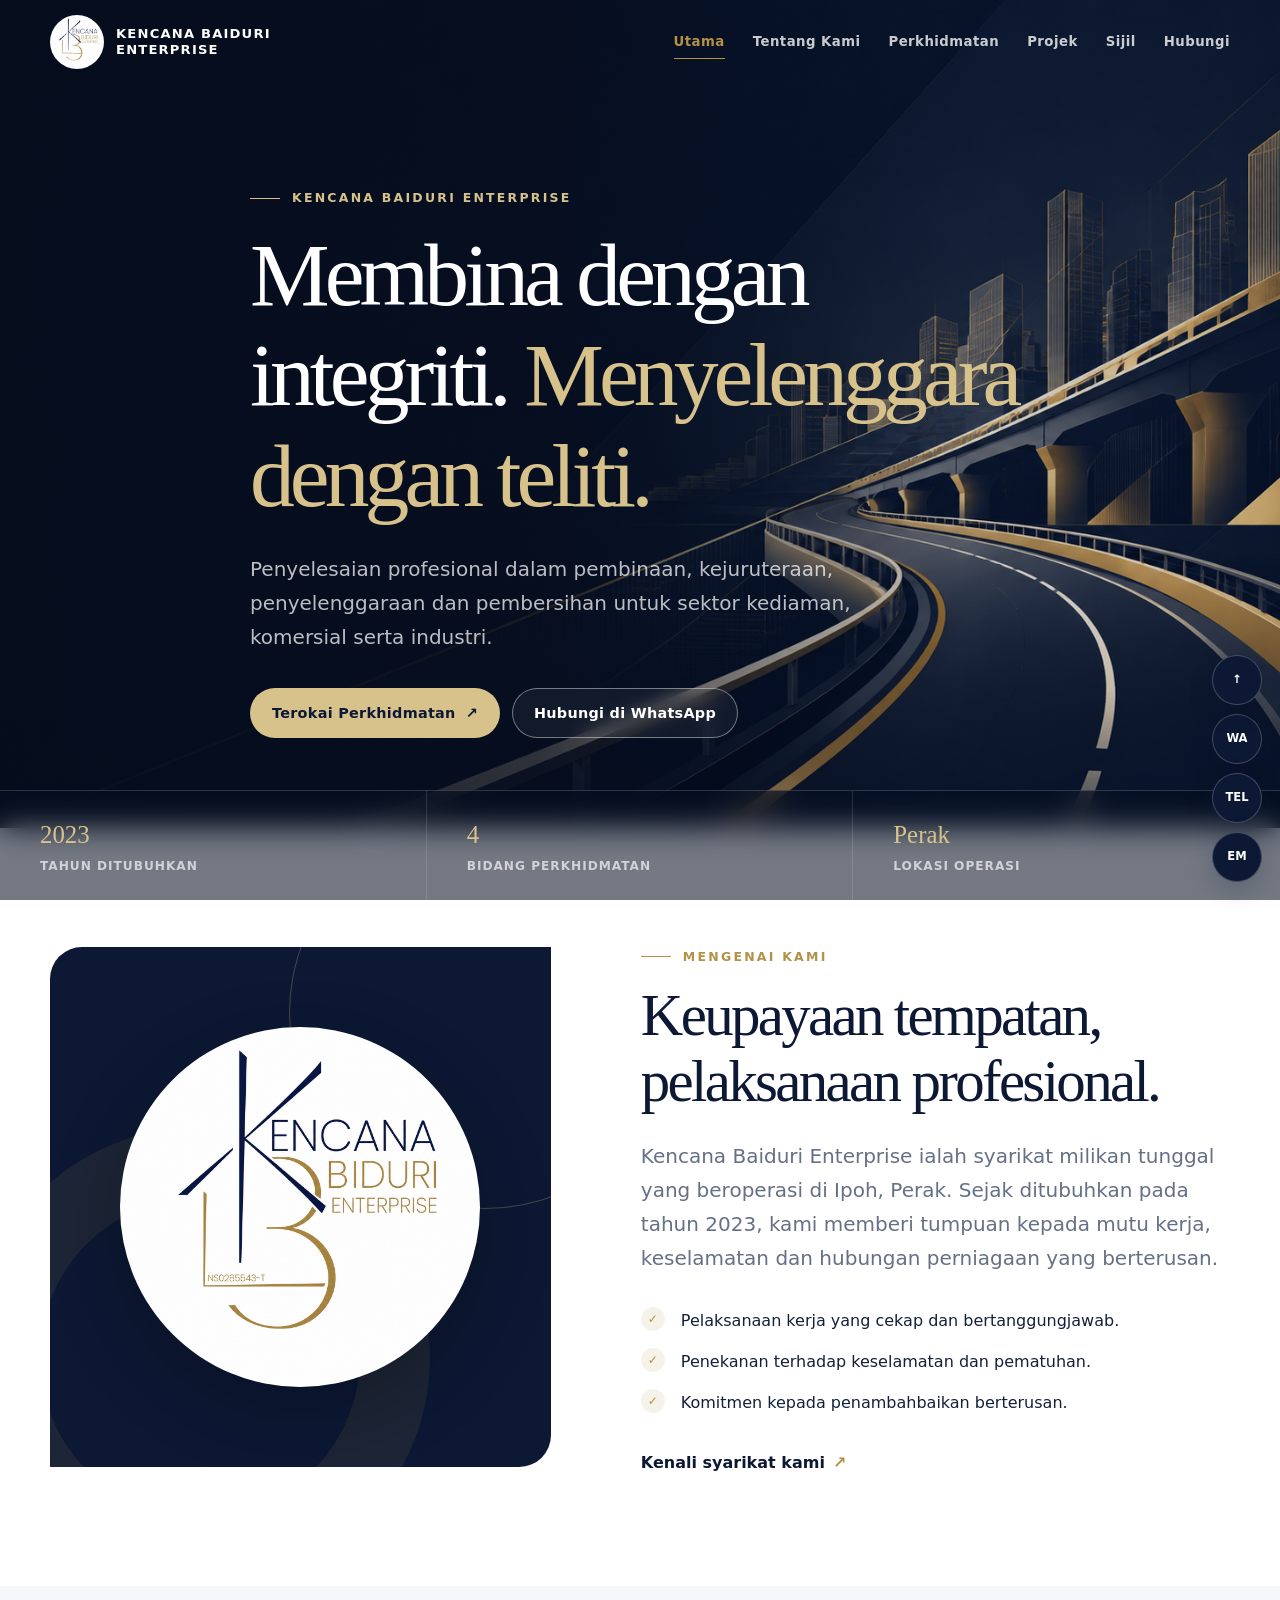
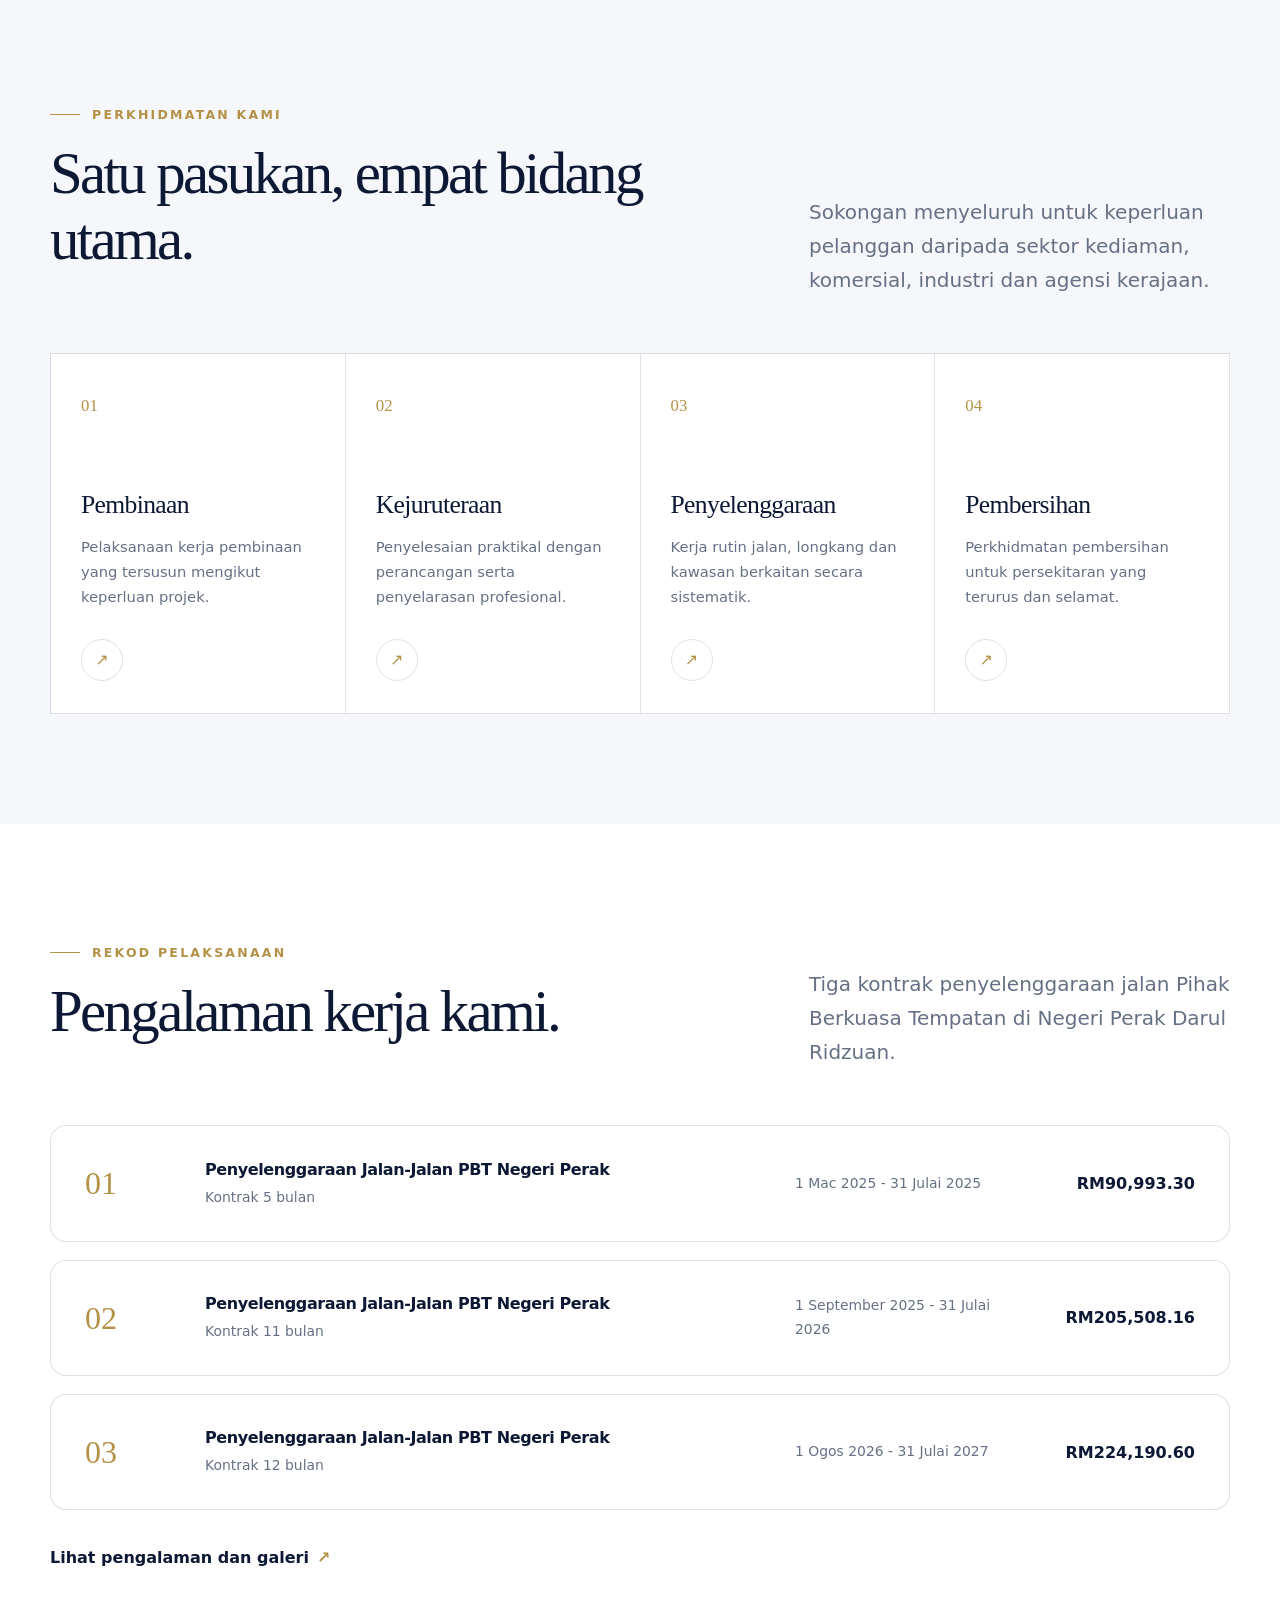
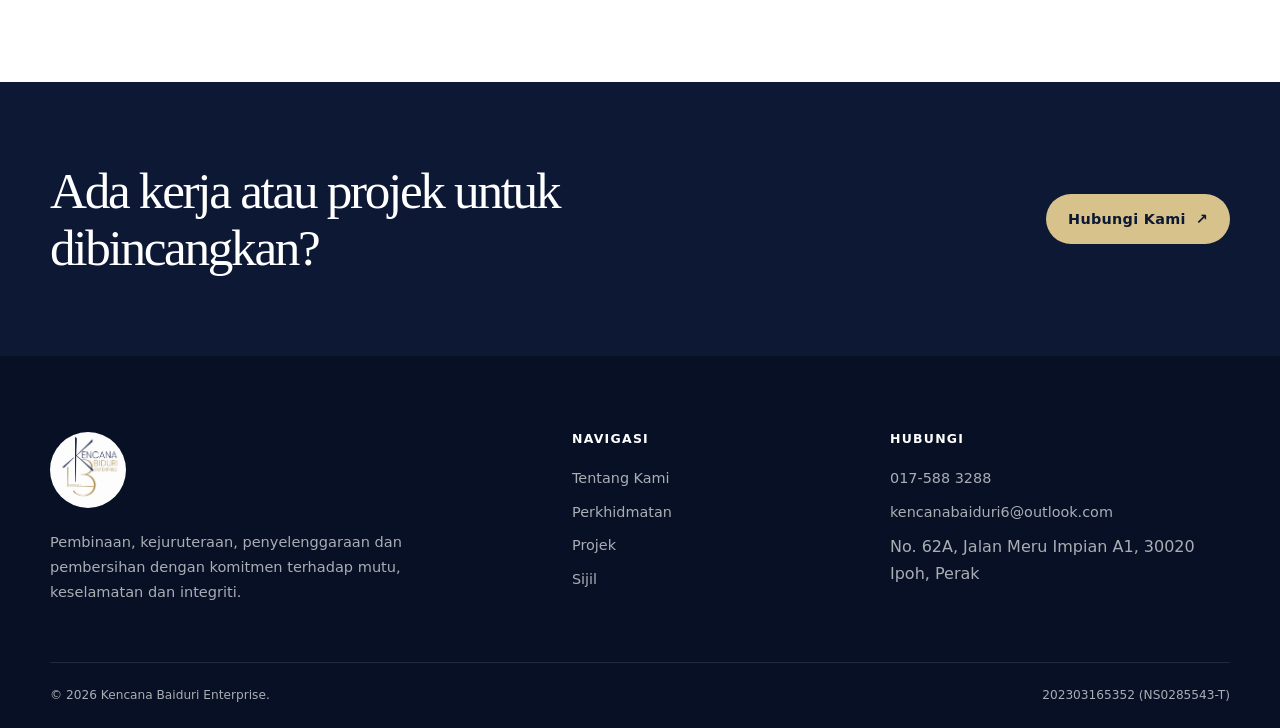
==== index.html @ 01e51108 "Build Kencana Baiduri company website" ====
<!doctype html>
<html lang="ms">
<head>
  <meta charset="utf-8">
  <meta name="viewport" content="width=device-width, initial-scale=1">
  <meta name="description" content="Kencana Baiduri Enterprise menyediakan perkhidmatan pembinaan, kejuruteraan, penyelenggaraan dan pembersihan di Perak.">
  <meta name="theme-color" content="#0c1834">
  <title>Kencana Baiduri Enterprise | Pembinaan &amp; Penyelenggaraan</title>
  <link rel="icon" type="image/png" href="assets/images/kencana-baiduri-logo-upscaled.png">
  <link rel="stylesheet" href="assets/css/style.css">
  <script src="assets/js/main.js" defer></script>
</head>
<body>
  <a class="skip-link" href="#kandungan">Langkau ke kandungan</a>
  <header class="site-header">
    <div class="container nav-wrap">
      <a class="brand" href="index.html" aria-label="Kencana Baiduri Enterprise - Utama">
        <img src="assets/images/kencana-baiduri-logo-upscaled.png" alt="Logo Kencana Baiduri Enterprise">
        <span class="brand-text">Kencana Baiduri<br>Enterprise</span>
      </a>
      <button class="nav-toggle" type="button" aria-label="Buka menu" aria-expanded="false" aria-controls="main-menu"><span></span></button>
      <nav class="nav-menu" id="main-menu" aria-label="Navigasi utama">
        <a href="index.html">Utama</a>
        <a href="tentang.html">Tentang Kami</a>
        <a href="perkhidmatan.html">Perkhidmatan</a>
        <a href="projek.html">Projek</a>
        <a href="sijil.html">Sijil</a>
        <a href="hubungi.html">Hubungi</a>
      </nav>
    </div>
  </header>

  <main id="kandungan">
    <section class="hero" aria-labelledby="hero-title">
      <div class="container hero-content">
        <p class="eyebrow reveal">Kencana Baiduri Enterprise</p>
        <h1 id="hero-title" class="reveal reveal-delay-1">Membina dengan integriti. <em>Menyelenggara dengan teliti.</em></h1>
        <p class="lead reveal reveal-delay-2">Penyelesaian profesional dalam pembinaan, kejuruteraan, penyelenggaraan dan pembersihan untuk sektor kediaman, komersial serta industri.</p>
        <div class="hero-actions reveal reveal-delay-3">
          <a class="btn btn-primary" href="perkhidmatan.html">Terokai Perkhidmatan <span aria-hidden="true">&#8599;</span></a>
          <a class="btn btn-outline" href="https://wa.me/60175883288" target="_blank" rel="noopener">Hubungi di WhatsApp</a>
        </div>
      </div>
      <div class="hero-stats" aria-label="Ringkasan syarikat">
        <div class="stat"><strong>2023</strong><span>Tahun ditubuhkan</span></div>
        <div class="stat"><strong>4</strong><span>Bidang perkhidmatan</span></div>
        <div class="stat"><strong>Perak</strong><span>Lokasi operasi</span></div>
      </div>
    </section>

    <section class="section">
      <div class="container split">
        <div class="brand-panel reveal">
          <img src="assets/images/kencana-baiduri-logo-upscaled.png" alt="Identiti korporat Kencana Baiduri Enterprise" loading="lazy">
        </div>
        <div class="reveal reveal-delay-1">
          <p class="eyebrow">Mengenai kami</p>
          <h2>Keupayaan tempatan, pelaksanaan profesional.</h2>
          <p class="lead">Kencana Baiduri Enterprise ialah syarikat milikan tunggal yang beroperasi di Ipoh, Perak. Sejak ditubuhkan pada tahun 2023, kami memberi tumpuan kepada mutu kerja, keselamatan dan hubungan perniagaan yang berterusan.</p>
          <ul class="feature-list">
            <li>Pelaksanaan kerja yang cekap dan bertanggungjawab.</li>
            <li>Penekanan terhadap keselamatan dan pematuhan.</li>
            <li>Komitmen kepada penambahbaikan berterusan.</li>
          </ul>
          <a class="text-link" href="tentang.html">Kenali syarikat kami</a>
        </div>
      </div>
    </section>

    <section class="section section-soft">
      <div class="container">
        <div class="section-heading reveal">
          <div>
            <p class="eyebrow">Perkhidmatan kami</p>
            <h2>Satu pasukan, empat bidang utama.</h2>
          </div>
          <p class="lead">Sokongan menyeluruh untuk keperluan pelanggan daripada sektor kediaman, komersial, industri dan agensi kerajaan.</p>
        </div>
        <div class="service-grid">
          <a class="service-card reveal" href="perkhidmatan.html#pembinaan">
            <span class="number">01</span><h3>Pembinaan</h3><p>Pelaksanaan kerja pembinaan yang tersusun mengikut keperluan projek.</p><span class="arrow" aria-hidden="true">&#8599;</span>
          </a>
          <a class="service-card reveal reveal-delay-1" href="perkhidmatan.html#kejuruteraan">
            <span class="number">02</span><h3>Kejuruteraan</h3><p>Penyelesaian praktikal dengan perancangan serta penyelarasan profesional.</p><span class="arrow" aria-hidden="true">&#8599;</span>
          </a>
          <a class="service-card reveal reveal-delay-2" href="perkhidmatan.html#penyelenggaraan">
            <span class="number">03</span><h3>Penyelenggaraan</h3><p>Kerja rutin jalan, longkang dan kawasan berkaitan secara sistematik.</p><span class="arrow" aria-hidden="true">&#8599;</span>
          </a>
          <a class="service-card reveal reveal-delay-3" href="perkhidmatan.html#pembersihan">
            <span class="number">04</span><h3>Pembersihan</h3><p>Perkhidmatan pembersihan untuk persekitaran yang terurus dan selamat.</p><span class="arrow" aria-hidden="true">&#8599;</span>
          </a>
        </div>
      </div>
    </section>

    <section class="section">
      <div class="container">
        <div class="section-heading reveal">
          <div><p class="eyebrow">Rekod pelaksanaan</p><h2>Pengalaman kerja kami.</h2></div>
          <p class="lead">Tiga kontrak penyelenggaraan jalan Pihak Berkuasa Tempatan di Negeri Perak Darul Ridzuan.</p>
        </div>
        <div class="project-list">
          <article class="project-row reveal">
            <span class="project-index">01</span><div><h3>Penyelenggaraan Jalan-Jalan PBT Negeri Perak</h3><p>Kontrak 5 bulan</p></div><span class="project-period">1 Mac 2025 - 31 Julai 2025</span><strong class="project-value">RM90,993.30</strong>
          </article>
          <article class="project-row reveal reveal-delay-1">
            <span class="project-index">02</span><div><h3>Penyelenggaraan Jalan-Jalan PBT Negeri Perak</h3><p>Kontrak 11 bulan</p></div><span class="project-period">1 September 2025 - 31 Julai 2026</span><strong class="project-value">RM205,508.16</strong>
          </article>
          <article class="project-row reveal reveal-delay-2">
            <span class="project-index">03</span><div><h3>Penyelenggaraan Jalan-Jalan PBT Negeri Perak</h3><p>Kontrak 12 bulan</p></div><span class="project-period">1 Ogos 2026 - 31 Julai 2027</span><strong class="project-value">RM224,190.60</strong>
          </article>
        </div>
        <div style="margin-top: 34px" class="reveal"><a class="text-link" href="projek.html">Lihat pengalaman dan galeri</a></div>
      </div>
    </section>

    <section class="cta-band">
      <div class="container cta-wrap reveal">
        <h2>Ada kerja atau projek untuk dibincangkan?</h2>
        <a class="btn btn-primary" href="hubungi.html">Hubungi Kami <span aria-hidden="true">&#8599;</span></a>
      </div>
    </section>
  </main>

  <footer class="site-footer">
    <div class="container footer-main">
      <div class="footer-brand"><img src="assets/images/kencana-baiduri-logo-upscaled.png" alt="Logo Kencana Baiduri Enterprise" loading="lazy"><p>Pembinaan, kejuruteraan, penyelenggaraan dan pembersihan dengan komitmen terhadap mutu, keselamatan dan integriti.</p></div>
      <div><h2 class="footer-heading">Navigasi</h2><div class="footer-links"><a href="tentang.html">Tentang Kami</a><a href="perkhidmatan.html">Perkhidmatan</a><a href="projek.html">Projek</a><a href="sijil.html">Sijil</a></div></div>
      <div><h2 class="footer-heading">Hubungi</h2><div class="footer-links"><a href="tel:+60175883288">017-588 3288</a><a href="mailto:kencanabaiduri6@outlook.com">kencanabaiduri6@outlook.com</a><span>No. 62A, Jalan Meru Impian A1, 30020 Ipoh, Perak</span></div></div>
    </div>
    <div class="container footer-bottom"><span>&copy; <span data-year></span> Kencana Baiduri Enterprise.</span><span>202303165352 (NS0285543-T)</span></div>
  </footer>

  <div class="floating-contact" aria-label="Hubungi segera">
    <button class="float-btn back-top" type="button" aria-label="Kembali ke atas">&#8593;</button>
    <a class="float-btn" href="https://wa.me/60175883288" target="_blank" rel="noopener" aria-label="WhatsApp">WA</a>
    <a class="float-btn" href="tel:+60175883288" aria-label="Telefon">TEL</a>
    <a class="float-btn" href="mailto:kencanabaiduri6@outlook.com" aria-label="E-mel">EM</a>
  </div>
</body>
</html>
---- assets/css/style.css ----
:root {
  --navy: #0c1834;
  --navy-soft: #162748;
  --navy-pale: #e9edf4;
  --gold: #b39146;
  --gold-light: #d8c28c;
  --ivory: #f7f5ef;
  --white: #ffffff;
  --ink: #142039;
  --muted: #667085;
  --line: rgba(12, 24, 52, 0.13);
  --shadow: 0 24px 70px rgba(12, 24, 52, 0.11);
  --container: min(1180px, calc(100% - 40px));
  --radius: 22px;
  --transition: 240ms cubic-bezier(.2, .8, .2, 1);
}

* {
  box-sizing: border-box;
}

html {
  scroll-behavior: smooth;
}

body {
  margin: 0;
  color: var(--ink);
  background: var(--white);
  font-family: Inter, ui-sans-serif, system-ui, -apple-system, BlinkMacSystemFont, "Segoe UI", sans-serif;
  font-size: 16px;
  line-height: 1.7;
  -webkit-font-smoothing: antialiased;
}

body.nav-open,
body.lightbox-open {
  overflow: hidden;
}

img {
  max-width: 100%;
  display: block;
}

a {
  color: inherit;
  text-decoration: none;
}

button,
a {
  -webkit-tap-highlight-color: transparent;
}

button,
input,
textarea,
select {
  font: inherit;
}

.skip-link {
  position: fixed;
  z-index: 1000;
  top: 10px;
  left: 10px;
  padding: 10px 16px;
  color: var(--white);
  background: var(--navy);
  border-radius: 8px;
  transform: translateY(-140%);
}

.skip-link:focus {
  transform: translateY(0);
}

.container {
  width: var(--container);
  margin-inline: auto;
}

.section {
  padding: 110px 0;
}

.section-soft {
  background: #f5f7fa;
}

.eyebrow {
  display: inline-flex;
  align-items: center;
  gap: 12px;
  margin: 0 0 18px;
  color: var(--gold);
  font-size: 0.78rem;
  font-weight: 750;
  letter-spacing: 0.18em;
  line-height: 1.4;
  text-transform: uppercase;
}

.eyebrow::before {
  width: 30px;
  height: 1px;
  content: "";
  background: currentColor;
}

h1,
h2,
h3,
p {
  margin-top: 0;
}

h1,
h2,
h3 {
  color: var(--navy);
  font-family: Georgia, "Times New Roman", serif;
  font-weight: 400;
  line-height: 1.12;
}

h1 {
  font-size: clamp(3.3rem, 7vw, 6.5rem);
  letter-spacing: -0.055em;
}

h2 {
  margin-bottom: 24px;
  font-size: clamp(2.35rem, 4.6vw, 4.25rem);
  letter-spacing: -0.045em;
}

h3 {
  font-size: 1.6rem;
  letter-spacing: -0.025em;
}

.lead {
  max-width: 760px;
  color: var(--muted);
  font-size: clamp(1.05rem, 1.6vw, 1.25rem);
}

.section-heading {
  display: grid;
  grid-template-columns: minmax(0, 0.9fr) minmax(260px, 0.55fr);
  gap: 70px;
  align-items: end;
  margin-bottom: 56px;
}

.section-heading > * {
  margin-bottom: 0;
}

.btn {
  min-height: 50px;
  display: inline-flex;
  align-items: center;
  justify-content: center;
  gap: 10px;
  padding: 12px 21px;
  border: 1px solid transparent;
  border-radius: 999px;
  cursor: pointer;
  font-size: 0.9rem;
  font-weight: 750;
  letter-spacing: 0.02em;
  transition: transform var(--transition), background var(--transition), color var(--transition), border-color var(--transition);
}

.btn:hover {
  transform: translateY(-2px);
}

.btn-primary {
  color: var(--navy);
  background: var(--gold-light);
}

.btn-primary:hover {
  background: #e5d5ad;
}

.btn-outline {
  color: var(--white);
  border-color: rgba(255, 255, 255, 0.42);
  background: rgba(255, 255, 255, 0.05);
  backdrop-filter: blur(8px);
}

.btn-outline:hover {
  border-color: var(--gold-light);
  color: var(--gold-light);
}

.btn-dark {
  color: var(--white);
  background: var(--navy);
}

.btn-dark:hover {
  background: var(--navy-soft);
}

.text-link {
  display: inline-flex;
  align-items: center;
  gap: 8px;
  color: var(--navy);
  font-weight: 750;
}

.text-link::after {
  content: "\2197";
  color: var(--gold);
  transition: transform var(--transition);
}

.text-link:hover::after {
  transform: translate(3px, -3px);
}

/* Header */
.site-header {
  position: fixed;
  z-index: 100;
  top: 0;
  left: 0;
  width: 100%;
  border-bottom: 1px solid transparent;
  transition: background var(--transition), border-color var(--transition), box-shadow var(--transition);
}

.site-header.scrolled,
.site-header.inner-header {
  border-color: rgba(12, 24, 52, 0.08);
  background: rgba(255, 255, 255, 0.94);
  box-shadow: 0 8px 30px rgba(12, 24, 52, 0.06);
  backdrop-filter: blur(16px);
}

.nav-wrap {
  min-height: 84px;
  display: flex;
  align-items: center;
  justify-content: space-between;
  gap: 30px;
}

.brand {
  position: relative;
  z-index: 102;
  display: inline-flex;
  align-items: center;
  gap: 12px;
}

.brand img {
  width: 54px;
  height: 54px;
  border-radius: 50%;
  object-fit: cover;
}

.brand-text {
  color: var(--white);
  font-size: 0.82rem;
  font-weight: 800;
  letter-spacing: 0.09em;
  line-height: 1.24;
  text-transform: uppercase;
}

.site-header.scrolled .brand-text,
.site-header.inner-header .brand-text {
  color: var(--navy);
}

.nav-menu {
  display: flex;
  align-items: center;
  gap: 28px;
}

.nav-menu a {
  position: relative;
  padding: 10px 0;
  color: rgba(255, 255, 255, 0.78);
  font-size: 0.83rem;
  font-weight: 720;
  letter-spacing: 0.035em;
}

.site-header.scrolled .nav-menu a,
.site-header.inner-header .nav-menu a {
  color: #43506a;
}

.nav-menu a::after {
  position: absolute;
  bottom: 4px;
  left: 0;
  width: 0;
  height: 1px;
  content: "";
  background: var(--gold);
  transition: width var(--transition);
}

.nav-menu a:hover,
.nav-menu a.active,
.site-header.scrolled .nav-menu a:hover,
.site-header.scrolled .nav-menu a.active,
.site-header.inner-header .nav-menu a:hover,
.site-header.inner-header .nav-menu a.active {
  color: var(--gold);
}

.nav-menu a:hover::after,
.nav-menu a.active::after {
  width: 100%;
}

.nav-toggle {
  position: relative;
  z-index: 102;
  width: 46px;
  height: 46px;
  display: none;
  align-items: center;
  justify-content: center;
  border: 1px solid rgba(255, 255, 255, 0.28);
  border-radius: 50%;
  color: var(--white);
  background: transparent;
  cursor: pointer;
}

.site-header.scrolled .nav-toggle,
.site-header.inner-header .nav-toggle {
  border-color: var(--line);
  color: var(--navy);
}

.nav-toggle span,
.nav-toggle span::before,
.nav-toggle span::after {
  width: 20px;
  height: 1.5px;
  display: block;
  content: "";
  background: currentColor;
  transition: transform var(--transition), opacity var(--transition);
}

.nav-toggle span::before {
  transform: translateY(-6px);
}

.nav-toggle span::after {
  transform: translateY(4.5px);
}

.nav-toggle[aria-expanded="true"] span {
  background: transparent;
}

.nav-toggle[aria-expanded="true"] span::before {
  background: var(--navy);
  transform: translateY(1px) rotate(45deg);
}

.nav-toggle[aria-expanded="true"] span::after {
  background: var(--navy);
  transform: translateY(-0.5px) rotate(-45deg);
}

/* Hero */
.hero {
  min-height: 760px;
  height: 92svh;
  display: grid;
  align-items: center;
  color: var(--white);
  background-color: var(--navy);
  background-image: linear-gradient(90deg, rgba(5, 12, 28, 0.96) 0%, rgba(5, 12, 28, 0.82) 42%, rgba(5, 12, 28, 0.18) 75%), url("../images/hero-infrastructure.png");
  background-position: center;
  background-size: cover;
}

.hero-content {
  max-width: 780px;
  padding-top: 90px;
}

.hero .eyebrow {
  color: var(--gold-light);
}

.hero h1 {
  margin-bottom: 26px;
  color: var(--white);
}

.hero h1 em {
  color: var(--gold-light);
  font-style: normal;
}

.hero .lead {
  max-width: 650px;
  margin-bottom: 34px;
  color: rgba(255, 255, 255, 0.73);
}

.hero-actions {
  display: flex;
  flex-wrap: wrap;
  gap: 12px;
}

.hero-stats {
  position: absolute;
  right: 0;
  bottom: 0;
  left: 0;
  display: grid;
  grid-template-columns: repeat(3, 1fr);
  border-top: 1px solid rgba(255, 255, 255, 0.16);
  background: rgba(7, 15, 33, 0.56);
  backdrop-filter: blur(14px);
}

.stat {
  padding: 23px 40px;
  border-right: 1px solid rgba(255, 255, 255, 0.13);
}

.stat:last-child {
  border-right: 0;
}

.stat strong,
.stat span {
  display: block;
}

.stat strong {
  color: var(--gold-light);
  font-family: Georgia, "Times New Roman", serif;
  font-size: 1.55rem;
  font-weight: 400;
}

.stat span {
  color: rgba(255, 255, 255, 0.67);
  font-size: 0.76rem;
  font-weight: 700;
  letter-spacing: 0.08em;
  text-transform: uppercase;
}

.page-hero {
  min-height: 480px;
  display: flex;
  align-items: flex-end;
  padding: 165px 0 82px;
  color: var(--white);
  background: var(--navy);
  overflow: hidden;
  position: relative;
}

.page-hero::before,
.page-hero::after {
  position: absolute;
  border: 1px solid rgba(216, 194, 140, 0.18);
  border-radius: 50%;
  content: "";
}

.page-hero::before {
  top: 50px;
  right: -90px;
  width: 430px;
  height: 430px;
}

.page-hero::after {
  top: 145px;
  right: 70px;
  width: 220px;
  height: 220px;
}

.page-hero .container {
  position: relative;
  z-index: 1;
}

.page-hero h1 {
  max-width: 900px;
  margin-bottom: 16px;
  color: var(--white);
  font-size: clamp(3.3rem, 6vw, 5.8rem);
}

.page-hero p {
  max-width: 670px;
  margin-bottom: 0;
  color: rgba(255, 255, 255, 0.7);
  font-size: 1.12rem;
}

/* Content blocks */
.split {
  display: grid;
  grid-template-columns: minmax(0, 0.85fr) minmax(320px, 1fr);
  gap: 90px;
  align-items: center;
}

.brand-panel {
  position: relative;
  min-height: 520px;
  display: grid;
  place-items: center;
  padding: 56px;
  border-radius: 32px 0 32px 0;
  background: var(--navy);
  overflow: hidden;
}

.brand-panel::before {
  position: absolute;
  top: -130px;
  right: -130px;
  width: 390px;
  height: 390px;
  border: 1px solid rgba(216, 194, 140, 0.28);
  border-radius: 50%;
  content: "";
}

.brand-panel::after {
  position: absolute;
  bottom: -120px;
  left: -80px;
  width: 320px;
  height: 320px;
  border: 70px solid rgba(179, 145, 70, 0.1);
  border-radius: 50%;
  content: "";
}

.brand-panel img {
  position: relative;
  z-index: 1;
  width: min(100%, 360px);
  border-radius: 50%;
  box-shadow: 0 24px 70px rgba(0, 0, 0, 0.25);
}

.feature-list {
  margin: 32px 0;
  padding: 0;
  list-style: none;
}

.feature-list li {
  display: grid;
  grid-template-columns: 28px 1fr;
  gap: 12px;
  align-items: start;
  margin-bottom: 14px;
}

.feature-list li::before {
  width: 24px;
  height: 24px;
  display: grid;
  place-items: center;
  border-radius: 50%;
  color: var(--gold);
  background: rgba(179, 145, 70, 0.12);
  content: "\2713";
  font-size: 0.75rem;
  font-weight: 900;
}

.service-grid {
  display: grid;
  grid-template-columns: repeat(4, 1fr);
  border-top: 1px solid var(--line);
  border-left: 1px solid var(--line);
}

.service-card {
  min-height: 360px;
  display: flex;
  flex-direction: column;
  padding: 38px 30px 32px;
  border-right: 1px solid var(--line);
  border-bottom: 1px solid var(--line);
  background: var(--white);
  transition: color var(--transition), background var(--transition), transform var(--transition);
}

.service-card:hover {
  z-index: 2;
  color: var(--white);
  background: var(--navy);
  transform: translateY(-6px);
}

.service-card .number {
  margin-bottom: 70px;
  color: var(--gold);
  font-family: Georgia, "Times New Roman", serif;
  font-size: 1.05rem;
}

.service-card h3 {
  margin-bottom: 15px;
  transition: color var(--transition);
}

.service-card p {
  margin-bottom: 0;
  color: var(--muted);
  font-size: 0.92rem;
  transition: color var(--transition);
}

.service-card:hover h3,
.service-card:hover p {
  color: var(--white);
}

.service-card .arrow {
  width: 42px;
  height: 42px;
  display: grid;
  place-items: center;
  margin-top: auto;
  border: 1px solid var(--line);
  border-radius: 50%;
  color: var(--gold);
  transition: border-color var(--transition), transform var(--transition);
}

.service-card:hover .arrow {
  border-color: rgba(255, 255, 255, 0.3);
  transform: rotate(45deg);
}

.project-list {
  display: grid;
  gap: 18px;
}

.project-row {
  display: grid;
  grid-template-columns: 90px minmax(0, 1fr) 210px 160px;
  gap: 30px;
  align-items: center;
  padding: 30px 34px;
  border: 1px solid var(--line);
  border-radius: 16px;
  background: var(--white);
  transition: border-color var(--transition), box-shadow var(--transition), transform var(--transition);
}

.project-row:hover {
  border-color: rgba(179, 145, 70, 0.45);
  box-shadow: var(--shadow);
  transform: translateY(-3px);
}

.project-row .project-index {
  color: var(--gold);
  font-family: Georgia, "Times New Roman", serif;
  font-size: 2rem;
}

.project-row h3 {
  margin-bottom: 4px;
  font-family: inherit;
  font-size: 1rem;
  font-weight: 760;
  line-height: 1.5;
}

.project-row p,
.project-row span {
  margin-bottom: 0;
  color: var(--muted);
  font-size: 0.87rem;
}

.project-value {
  color: var(--navy) !important;
  font-weight: 800;
  text-align: right;
}

.metrics {
  display: grid;
  grid-template-columns: repeat(3, 1fr);
  margin-top: 64px;
  border: 1px solid var(--line);
  border-radius: var(--radius);
  overflow: hidden;
}

.metric {
  padding: 38px;
  border-right: 1px solid var(--line);
}

.metric:last-child {
  border-right: 0;
}

.metric strong,
.metric span {
  display: block;
}

.metric strong {
  color: var(--navy);
  font-family: Georgia, "Times New Roman", serif;
  font-size: clamp(2rem, 4vw, 3.4rem);
  font-weight: 400;
  line-height: 1.1;
}

.metric span {
  margin-top: 8px;
  color: var(--muted);
  font-size: 0.8rem;
  font-weight: 750;
  letter-spacing: 0.08em;
  text-transform: uppercase;
}

.gallery-grid {
  display: grid;
  grid-template-columns: repeat(4, 1fr);
  gap: 14px;
}

.gallery-item {
  position: relative;
  aspect-ratio: 1 / 0.9;
  padding: 0;
  border: 0;
  border-radius: 16px;
  cursor: zoom-in;
  background: var(--navy);
  overflow: hidden;
}

.gallery-item img {
  width: 100%;
  height: 100%;
  object-fit: cover;
  transition: transform 600ms cubic-bezier(.2, .8, .2, 1), opacity var(--transition);
}

.gallery-item::after {
  position: absolute;
  inset: 0;
  content: "";
  background: linear-gradient(180deg, transparent 55%, rgba(5, 12, 28, 0.76));
  opacity: 0;
  transition: opacity var(--transition);
}

.gallery-item:hover img {
  transform: scale(1.045);
}

.gallery-item:hover::after {
  opacity: 1;
}

.document-grid {
  display: grid;
  grid-template-columns: repeat(3, 1fr);
  gap: 28px;
}

.document-card {
  border: 1px solid var(--line);
  border-radius: 18px;
  background: var(--white);
  overflow: hidden;
  transition: transform var(--transition), box-shadow var(--transition);
}

.document-card:hover {
  box-shadow: var(--shadow);
  transform: translateY(-5px);
}

.document-preview {
  position: relative;
  width: 100%;
  aspect-ratio: 0.72;
  padding: 0;
  border: 0;
  cursor: zoom-in;
  background: #eef1f5;
  overflow: hidden;
}

.document-preview img {
  width: 100%;
  height: 100%;
  object-fit: cover;
  transition: transform 500ms cubic-bezier(.2, .8, .2, 1);
}

.document-preview::after {
  position: absolute;
  inset: 0;
  display: grid;
  place-items: center;
  color: var(--white);
  background: rgba(12, 24, 52, 0.62);
  content: "Lihat penuh";
  font-weight: 750;
  opacity: 0;
  transition: opacity var(--transition);
}

.document-preview:hover::after {
  opacity: 1;
}

.document-preview:hover img {
  transform: scale(1.025);
}

.document-body {
  padding: 24px;
}

.document-body h3 {
  min-height: 57px;
  margin-bottom: 16px;
  font-family: inherit;
  font-size: 1rem;
  font-weight: 780;
  line-height: 1.45;
}

.document-actions {
  display: flex;
  justify-content: space-between;
  gap: 15px;
  padding-top: 16px;
  border-top: 1px solid var(--line);
}

.document-actions button,
.document-actions a {
  padding: 0;
  border: 0;
  color: var(--muted);
  background: none;
  cursor: pointer;
  font-size: 0.82rem;
  font-weight: 750;
}

.document-actions button:hover,
.document-actions a:hover {
  color: var(--gold);
}

.info-table {
  border-top: 1px solid var(--line);
}

.info-row {
  display: grid;
  grid-template-columns: minmax(180px, 0.42fr) 1fr;
  gap: 40px;
  padding: 22px 0;
  border-bottom: 1px solid var(--line);
}

.info-row dt {
  color: var(--muted);
  font-size: 0.82rem;
  font-weight: 750;
  letter-spacing: 0.06em;
  text-transform: uppercase;
}

.info-row dd {
  margin: 0;
  color: var(--navy);
  font-weight: 650;
}

.org-chart {
  max-width: 760px;
  display: grid;
  justify-items: center;
  gap: 38px;
  margin: 60px auto 0;
}

.org-node {
  position: relative;
  width: min(100%, 420px);
  padding: 25px;
  border: 1px solid rgba(216, 194, 140, 0.5);
  border-radius: 12px;
  color: var(--white);
  background: var(--navy);
  text-align: center;
}

.org-node:not(:last-child)::after {
  position: absolute;
  bottom: -39px;
  left: 50%;
  width: 1px;
  height: 39px;
  content: "";
  background: var(--gold);
}

.org-node span {
  display: block;
  color: var(--gold-light);
  font-size: 0.74rem;
  font-weight: 750;
  letter-spacing: 0.12em;
  text-transform: uppercase;
}

.org-node strong {
  display: block;
  margin-top: 5px;
}

.contact-grid {
  display: grid;
  grid-template-columns: minmax(0, 0.86fr) minmax(390px, 1.14fr);
  gap: 28px;
}

.contact-panel {
  padding: 46px;
  border-radius: var(--radius);
  color: var(--white);
  background: var(--navy);
}

.contact-panel h2,
.contact-panel h3 {
  color: var(--white);
}

.contact-panel > p {
  color: rgba(255, 255, 255, 0.68);
}

.contact-options {
  display: grid;
  gap: 12px;
  margin-top: 35px;
}

.contact-option {
  display: grid;
  grid-template-columns: 46px 1fr auto;
  gap: 16px;
  align-items: center;
  padding: 17px;
  border: 1px solid rgba(255, 255, 255, 0.13);
  border-radius: 14px;
  transition: border-color var(--transition), background var(--transition);
}

.contact-option:hover {
  border-color: rgba(216, 194, 140, 0.5);
  background: rgba(255, 255, 255, 0.05);
}

.contact-icon {
  width: 46px;
  height: 46px;
  display: grid;
  place-items: center;
  border-radius: 50%;
  color: var(--navy);
  background: var(--gold-light);
  font-size: 0.74rem;
  font-weight: 900;
  letter-spacing: -0.02em;
}

.contact-option small,
.contact-option strong {
  display: block;
}

.contact-option small {
  color: rgba(255, 255, 255, 0.56);
  font-size: 0.75rem;
}

.contact-option strong {
  font-size: 0.94rem;
  word-break: break-word;
}

.contact-option .arrow {
  color: var(--gold-light);
}

.map-card {
  min-height: 620px;
  border-radius: var(--radius);
  background: #e9edf2;
  overflow: hidden;
}

.map-card iframe {
  width: 100%;
  height: 100%;
  min-height: 620px;
  border: 0;
}

.cta-band {
  padding: 80px 0;
  color: var(--white);
  background: var(--navy);
}

.cta-wrap {
  display: flex;
  align-items: center;
  justify-content: space-between;
  gap: 40px;
}

.cta-band h2 {
  max-width: 760px;
  margin-bottom: 0;
  color: var(--white);
  font-size: clamp(2.2rem, 4vw, 4rem);
}

/* Lightbox */
.lightbox {
  position: fixed;
  z-index: 300;
  inset: 0;
  display: grid;
  grid-template-columns: 70px minmax(0, 1fr) 70px;
  align-items: center;
  padding: 75px 20px 28px;
  color: var(--white);
  background: rgba(4, 9, 20, 0.94);
  opacity: 0;
  pointer-events: none;
  transition: opacity var(--transition);
}

.lightbox.open {
  opacity: 1;
  pointer-events: auto;
}

.lightbox-figure {
  max-width: min(1050px, 100%);
  max-height: calc(100vh - 120px);
  display: grid;
  justify-self: center;
  gap: 14px;
  margin: 0;
}

.lightbox-figure img {
  max-width: 100%;
  max-height: calc(100vh - 165px);
  margin: auto;
  border-radius: 8px;
  object-fit: contain;
}

.lightbox-figure figcaption {
  color: rgba(255, 255, 255, 0.7);
  font-size: 0.88rem;
  text-align: center;
}

.lightbox-close,
.lightbox-nav {
  width: 48px;
  height: 48px;
  display: grid;
  place-items: center;
  border: 1px solid rgba(255, 255, 255, 0.26);
  border-radius: 50%;
  color: var(--white);
  background: transparent;
  cursor: pointer;
  transition: color var(--transition), border-color var(--transition), background var(--transition);
}

.lightbox-close:hover,
.lightbox-nav:hover {
  border-color: var(--gold-light);
  color: var(--navy);
  background: var(--gold-light);
}

.lightbox-close {
  position: absolute;
  top: 18px;
  right: 22px;
  font-size: 1.35rem;
}

.lightbox-nav {
  justify-self: center;
  font-size: 1.3rem;
}

/* Footer and floating actions */
.site-footer {
  color: rgba(255, 255, 255, 0.66);
  background: #071024;
}

.footer-main {
  display: grid;
  grid-template-columns: 1.3fr 0.7fr 1fr;
  gap: 80px;
  padding: 76px 0 58px;
}

.footer-brand img {
  width: 76px;
  height: 76px;
  margin-bottom: 22px;
  border-radius: 50%;
}

.footer-brand p {
  max-width: 390px;
  margin-bottom: 0;
  font-size: 0.91rem;
}

.footer-heading {
  margin-bottom: 20px;
  color: var(--white);
  font-family: inherit;
  font-size: 0.78rem;
  font-weight: 800;
  letter-spacing: 0.1em;
  text-transform: uppercase;
}

.footer-links {
  display: grid;
  gap: 9px;
}

.footer-links a {
  font-size: 0.9rem;
  transition: color var(--transition);
}

.footer-links a:hover {
  color: var(--gold-light);
}

.footer-bottom {
  display: flex;
  justify-content: space-between;
  gap: 20px;
  padding: 22px 0;
  border-top: 1px solid rgba(255, 255, 255, 0.1);
  font-size: 0.76rem;
}

.floating-contact {
  position: fixed;
  z-index: 80;
  right: 18px;
  bottom: 18px;
  display: grid;
  gap: 9px;
}

.float-btn {
  width: 50px;
  height: 50px;
  display: grid;
  place-items: center;
  border: 1px solid rgba(255, 255, 255, 0.22);
  border-radius: 50%;
  color: var(--white);
  background: var(--navy);
  box-shadow: 0 8px 26px rgba(12, 24, 52, 0.2);
  font-size: 0.72rem;
  font-weight: 850;
  transition: transform var(--transition), background var(--transition), color var(--transition);
}

.float-btn:hover {
  color: var(--navy);
  background: var(--gold-light);
  transform: translateY(-2px);
}

.back-top {
  opacity: 0;
  pointer-events: none;
  transform: translateY(8px);
}

.back-top.visible {
  opacity: 1;
  pointer-events: auto;
  transform: translateY(0);
}

/* Motion */
.reveal {
  opacity: 0;
  transform: translateY(24px);
  transition: opacity 700ms cubic-bezier(.2, .8, .2, 1), transform 700ms cubic-bezier(.2, .8, .2, 1);
}

.reveal.is-visible {
  opacity: 1;
  transform: none;
}

.reveal-delay-1 { transition-delay: 90ms; }
.reveal-delay-2 { transition-delay: 180ms; }
.reveal-delay-3 { transition-delay: 270ms; }

@media (max-width: 1050px) {
  .nav-menu {
    gap: 19px;
  }

  .nav-menu a {
    font-size: 0.76rem;
  }

  .service-grid {
    grid-template-columns: repeat(2, 1fr);
  }

  .project-row {
    grid-template-columns: 60px minmax(0, 1fr) 185px;
  }

  .project-value {
    grid-column: 2 / -1;
    text-align: left;
  }

  .document-grid {
    grid-template-columns: repeat(2, 1fr);
  }
}

@media (max-width: 820px) {
  :root {
    --container: min(100% - 32px, 680px);
  }

  .section {
    padding: 78px 0;
  }

  .nav-wrap {
    min-height: 74px;
  }

  .brand img {
    width: 47px;
    height: 47px;
  }

  .brand-text {
    color: var(--navy);
  }

  .nav-toggle {
    display: flex;
  }

  .site-header:not(.scrolled):not(.inner-header) .nav-toggle[aria-expanded="false"] {
    color: var(--white);
  }

  .nav-menu {
    position: fixed;
    z-index: 101;
    inset: 0;
    display: flex;
    flex-direction: column;
    align-items: flex-start;
    justify-content: center;
    gap: 6px;
    padding: 100px max(30px, 8vw);
    background: rgba(255, 255, 255, 0.98);
    opacity: 0;
    pointer-events: none;
    transform: translateY(-12px);
    transition: opacity var(--transition), transform var(--transition);
  }

  .nav-menu.open {
    opacity: 1;
    pointer-events: auto;
    transform: none;
  }

  .nav-menu a,
  .site-header.scrolled .nav-menu a,
  .site-header.inner-header .nav-menu a {
    color: var(--navy);
    font-family: Georgia, "Times New Roman", serif;
    font-size: clamp(1.8rem, 8vw, 3rem);
    font-weight: 400;
    letter-spacing: -0.03em;
  }

  .hero {
    min-height: 760px;
    height: 100svh;
    background-image: linear-gradient(90deg, rgba(5, 12, 28, 0.95), rgba(5, 12, 28, 0.68)), url("../images/hero-infrastructure.png");
    background-position: 62% center;
  }

  .hero-content {
    padding-top: 55px;
  }

  .hero-stats {
    grid-template-columns: 1fr 1fr;
  }

  .stat {
    padding: 15px 18px;
  }

  .stat:last-child {
    display: none;
  }

  .section-heading,
  .split,
  .contact-grid {
    grid-template-columns: 1fr;
    gap: 38px;
  }

  .brand-panel {
    min-height: 420px;
  }

  .gallery-grid {
    grid-template-columns: repeat(2, 1fr);
  }

  .metrics {
    grid-template-columns: 1fr;
  }

  .metric {
    border-right: 0;
    border-bottom: 1px solid var(--line);
  }

  .metric:last-child {
    border-bottom: 0;
  }

  .cta-wrap {
    align-items: flex-start;
    flex-direction: column;
  }

  .footer-main {
    grid-template-columns: 1fr 1fr;
    gap: 48px;
  }

  .footer-brand {
    grid-column: 1 / -1;
  }
}

@media (max-width: 580px) {
  :root {
    --container: calc(100% - 28px);
  }

  h1 {
    font-size: clamp(2.8rem, 14vw, 4.1rem);
  }

  .hero-actions {
    display: grid;
  }

  .btn {
    width: 100%;
  }

  .page-hero {
    min-height: 420px;
    padding-bottom: 62px;
  }

  .page-hero h1 {
    font-size: clamp(2.75rem, 14vw, 4rem);
  }

  .section-heading {
    margin-bottom: 38px;
  }

  .service-grid,
  .document-grid,
  .gallery-grid {
    grid-template-columns: 1fr;
  }

  .service-card {
    min-height: 315px;
  }

  .project-row {
    grid-template-columns: 44px minmax(0, 1fr);
    gap: 14px;
    padding: 24px 20px;
  }

  .project-period,
  .project-value {
    grid-column: 2;
  }

  .info-row {
    grid-template-columns: 1fr;
    gap: 4px;
  }

  .contact-panel {
    padding: 30px 20px;
  }

  .contact-option {
    grid-template-columns: 42px minmax(0, 1fr);
  }

  .contact-option .arrow {
    display: none;
  }

  .map-card,
  .map-card iframe {
    min-height: 430px;
  }

  .document-body h3 {
    min-height: 0;
  }

  .footer-main {
    grid-template-columns: 1fr;
  }

  .footer-brand {
    grid-column: auto;
  }

  .footer-bottom {
    flex-direction: column;
  }

  .floating-contact {
    right: 12px;
    bottom: 12px;
  }

  .float-btn {
    width: 46px;
    height: 46px;
  }

  .lightbox {
    grid-template-columns: 45px minmax(0, 1fr) 45px;
    padding-inline: 6px;
  }

  .lightbox-nav {
    width: 40px;
    height: 40px;
  }
}

@media (prefers-reduced-motion: reduce) {
  *,
  *::before,
  *::after {
    scroll-behavior: auto !important;
    transition-duration: 0.01ms !important;
    animation-duration: 0.01ms !important;
    animation-iteration-count: 1 !important;
  }

  .reveal {
    opacity: 1;
    transform: none;
  }
}
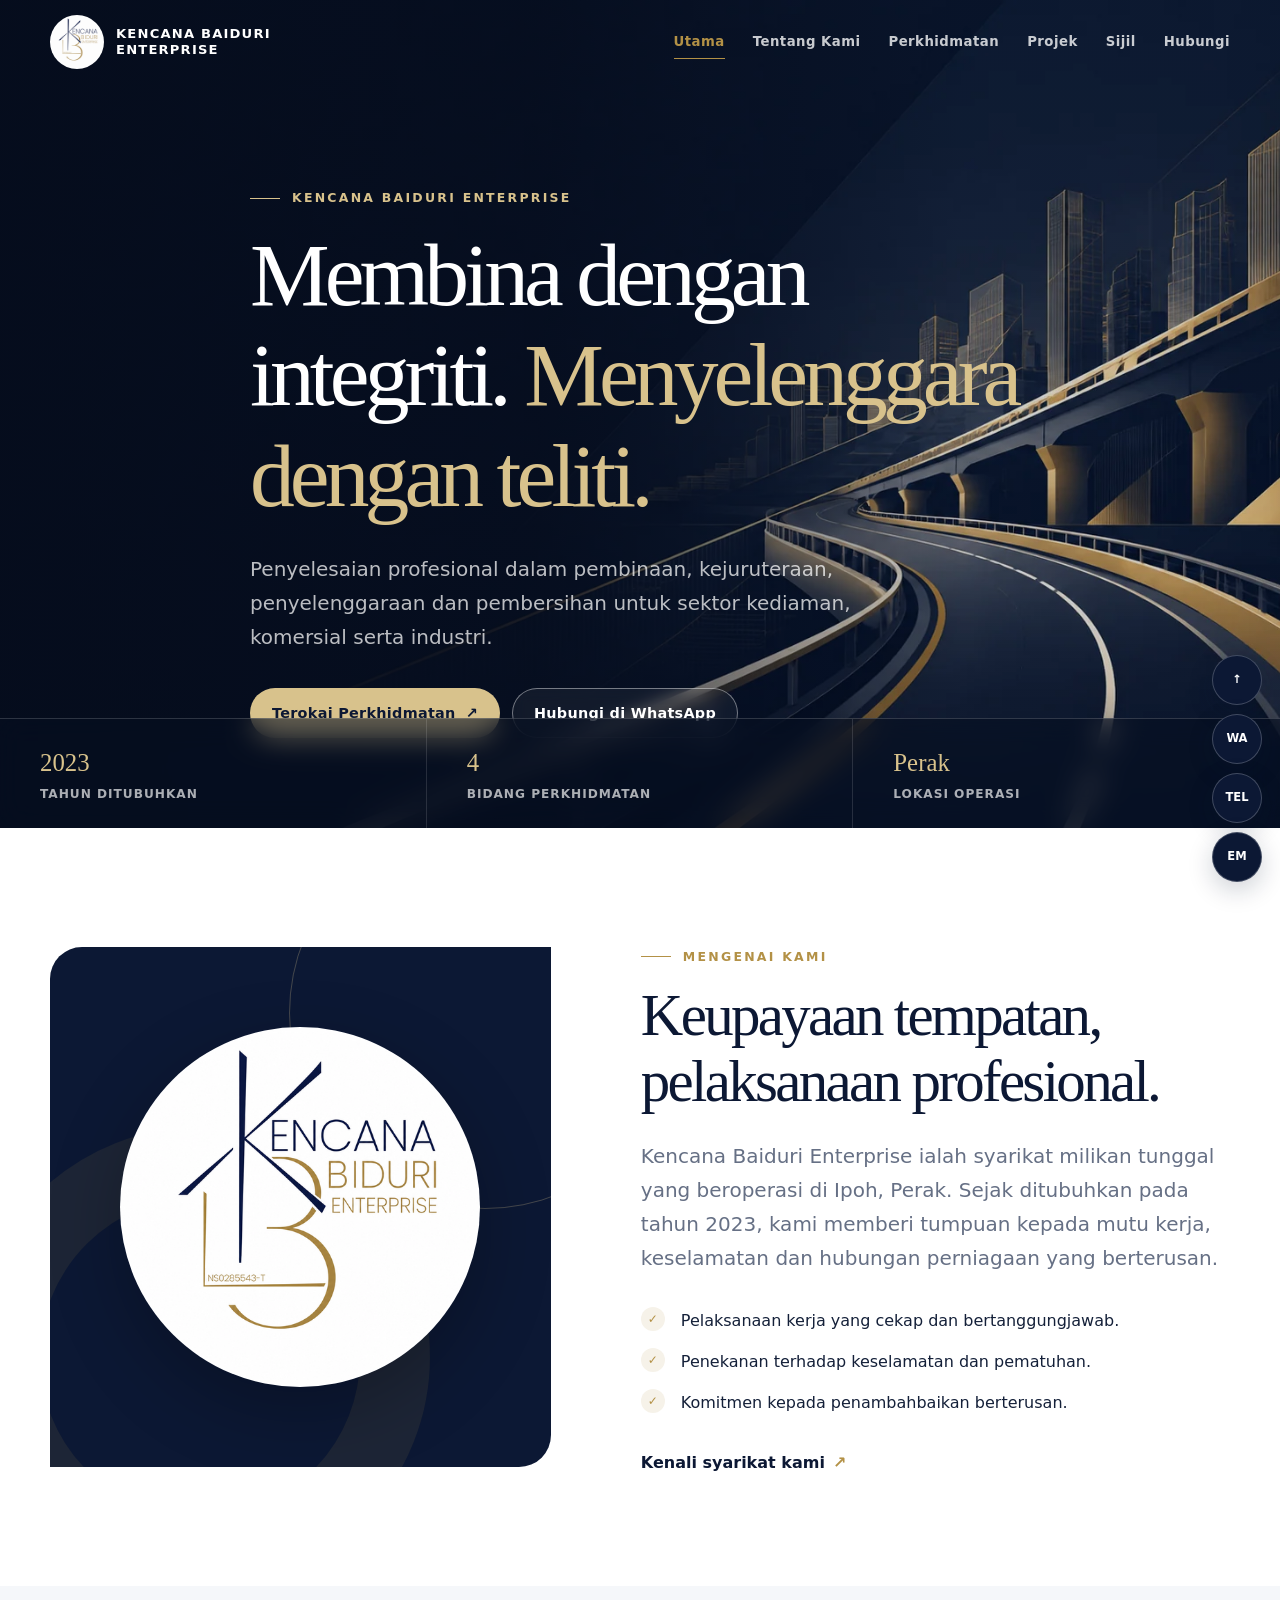
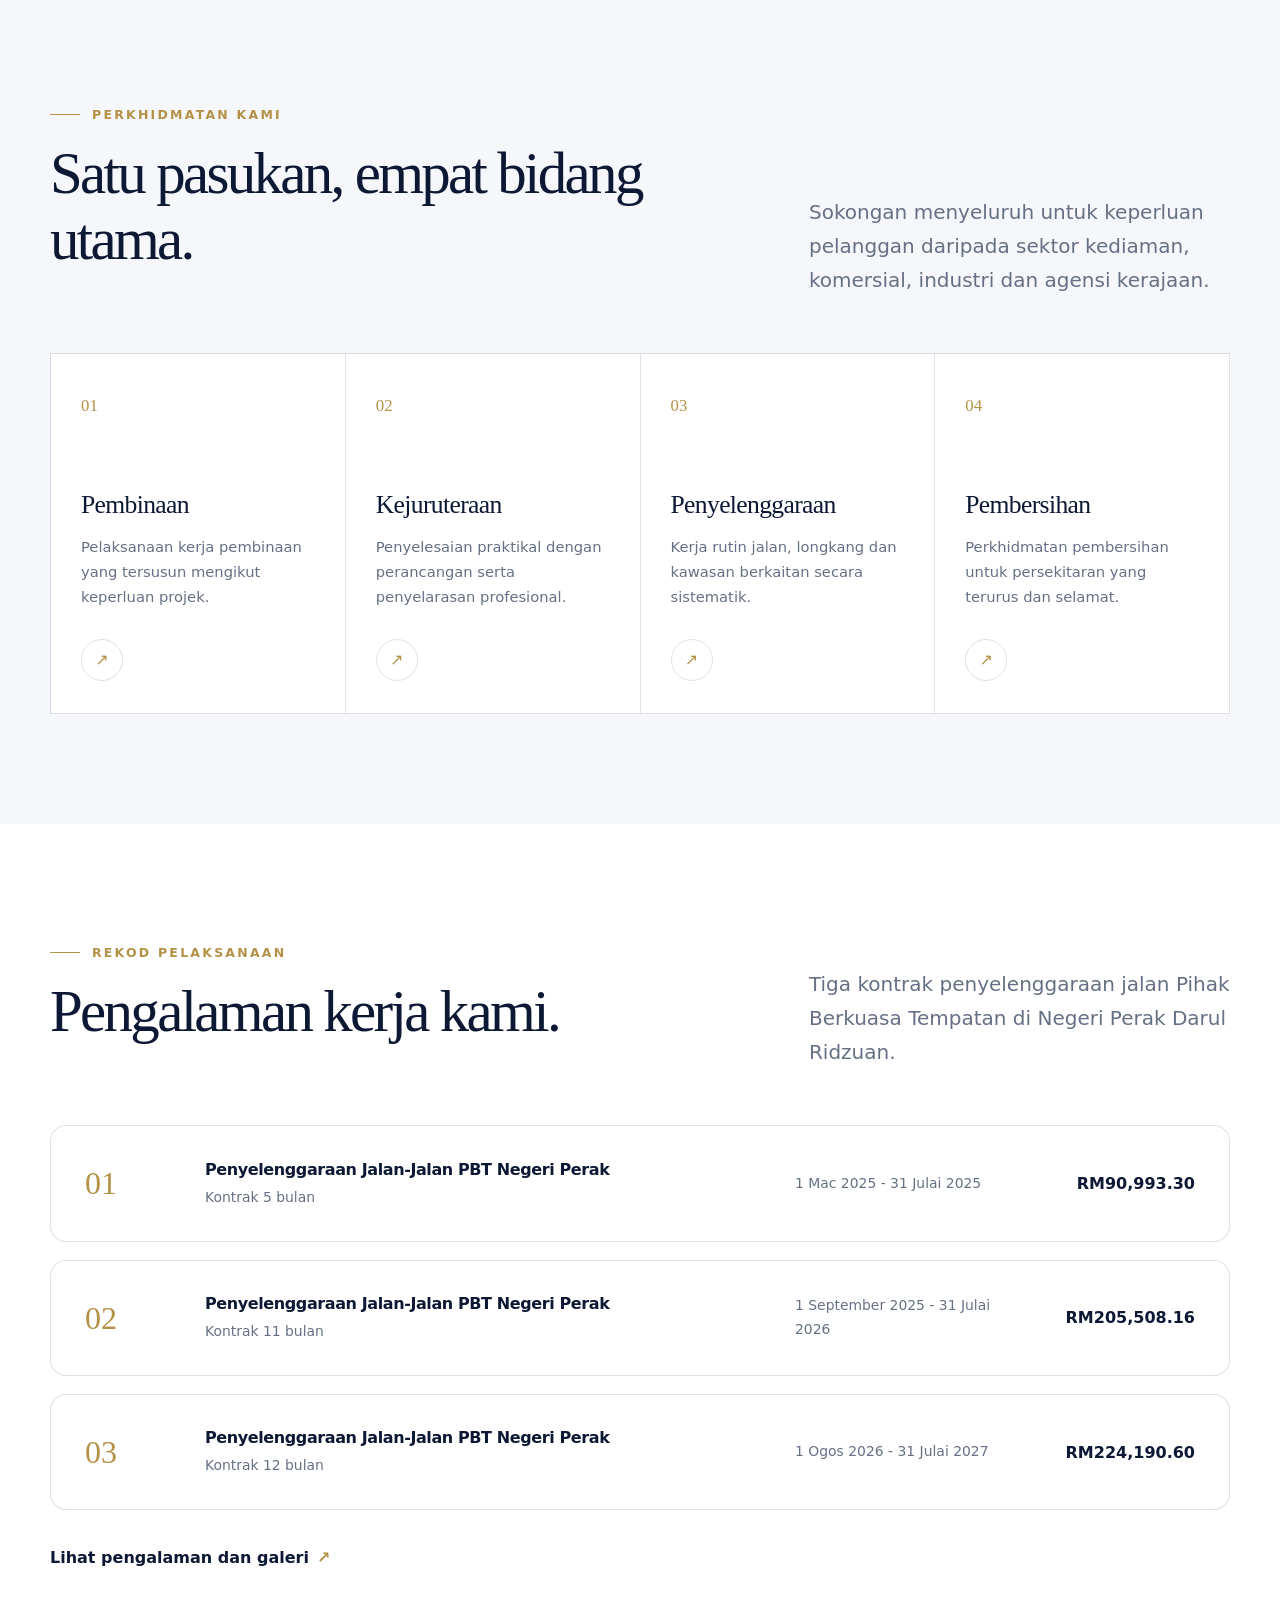
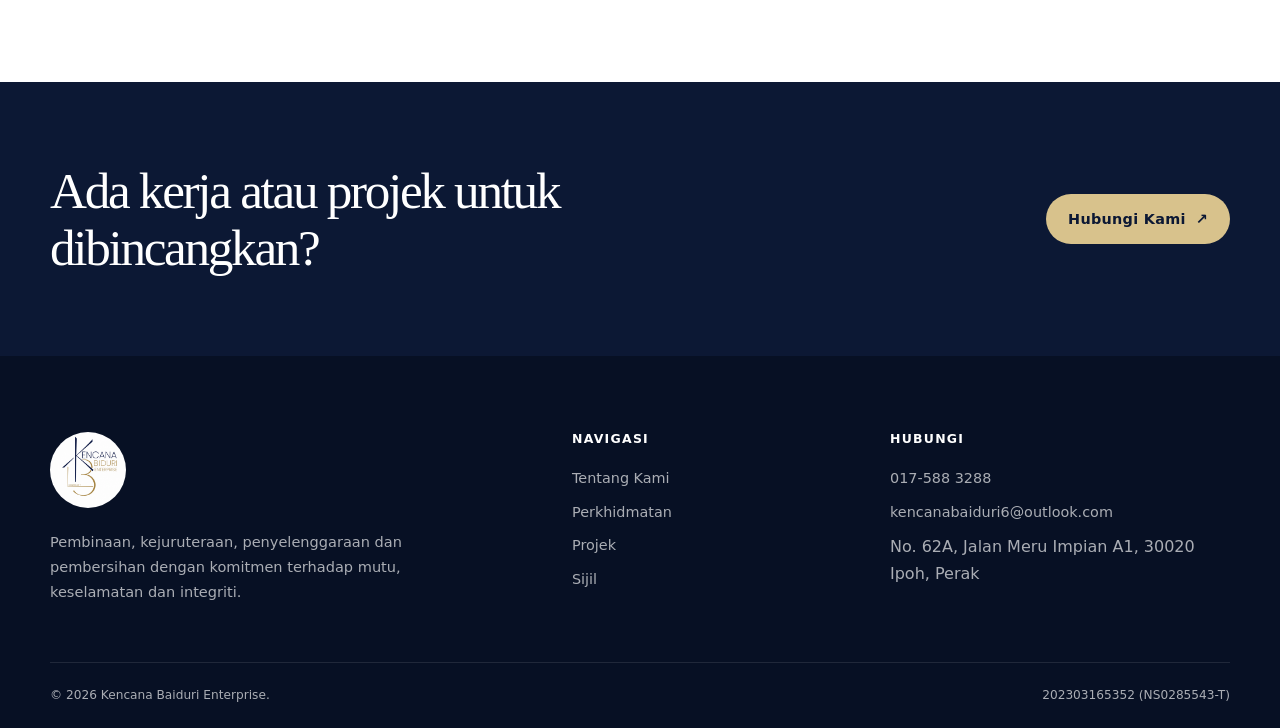
==== commit 324864c3: "Polish responsive navigation and site performance" ====
--- a/index.html
+++ b/index.html
@@ -6,7 +6,8 @@
   <meta name="description" content="Kencana Baiduri Enterprise menyediakan perkhidmatan pembinaan, kejuruteraan, penyelenggaraan dan pembersihan di Perak.">
   <meta name="theme-color" content="#0c1834">
   <title>Kencana Baiduri Enterprise | Pembinaan &amp; Penyelenggaraan</title>
-  <link rel="icon" type="image/png" href="assets/images/kencana-baiduri-logo-upscaled.png">
+  <link rel="icon" type="image/png" href="assets/images/kencana-baiduri-logo-web.png">
+  <link rel="preload" as="image" href="assets/images/hero-infrastructure.webp" type="image/webp">
   <link rel="stylesheet" href="assets/css/style.css">
   <script src="assets/js/main.js" defer></script>
 </head>
@@ -15,7 +16,7 @@
   <header class="site-header">
     <div class="container nav-wrap">
       <a class="brand" href="index.html" aria-label="Kencana Baiduri Enterprise - Utama">
-        <img src="assets/images/kencana-baiduri-logo-upscaled.png" alt="Logo Kencana Baiduri Enterprise">
+        <img src="assets/images/kencana-baiduri-logo-web.png" alt="Logo Kencana Baiduri Enterprise">
         <span class="brand-text">Kencana Baiduri<br>Enterprise</span>
       </a>
       <button class="nav-toggle" type="button" aria-label="Buka menu" aria-expanded="false" aria-controls="main-menu"><span></span></button>
@@ -51,7 +52,7 @@
     <section class="section">
       <div class="container split">
         <div class="brand-panel reveal">
-          <img src="assets/images/kencana-baiduri-logo-upscaled.png" alt="Identiti korporat Kencana Baiduri Enterprise" loading="lazy">
+          <img src="assets/images/kencana-baiduri-logo-web.png" alt="Identiti korporat Kencana Baiduri Enterprise" loading="lazy">
         </div>
         <div class="reveal reveal-delay-1">
           <p class="eyebrow">Mengenai kami</p>
@@ -124,7 +125,7 @@
 
   <footer class="site-footer">
     <div class="container footer-main">
-      <div class="footer-brand"><img src="assets/images/kencana-baiduri-logo-upscaled.png" alt="Logo Kencana Baiduri Enterprise" loading="lazy"><p>Pembinaan, kejuruteraan, penyelenggaraan dan pembersihan dengan komitmen terhadap mutu, keselamatan dan integriti.</p></div>
+      <div class="footer-brand"><img src="assets/images/kencana-baiduri-logo-web.png" alt="Logo Kencana Baiduri Enterprise" loading="lazy"><p>Pembinaan, kejuruteraan, penyelenggaraan dan pembersihan dengan komitmen terhadap mutu, keselamatan dan integriti.</p></div>
       <div><h2 class="footer-heading">Navigasi</h2><div class="footer-links"><a href="tentang.html">Tentang Kami</a><a href="perkhidmatan.html">Perkhidmatan</a><a href="projek.html">Projek</a><a href="sijil.html">Sijil</a></div></div>
       <div><h2 class="footer-heading">Hubungi</h2><div class="footer-links"><a href="tel:+60175883288">017-588 3288</a><a href="mailto:kencanabaiduri6@outlook.com">kencanabaiduri6@outlook.com</a><span>No. 62A, Jalan Meru Impian A1, 30020 Ipoh, Perak</span></div></div>
     </div>
--- a/assets/css/style.css
+++ b/assets/css/style.css
@@ -38,6 +38,15 @@
   overflow: hidden;
 }
 
+body.nav-open .site-header .brand-text,
+body.nav-open .site-header .nav-toggle {
+  color: var(--navy);
+}
+
+body.nav-open .site-header .nav-toggle {
+  border-color: var(--line);
+}
+
 img {
   max-width: 100%;
   display: block;
@@ -46,6 +55,11 @@
 a {
   color: inherit;
   text-decoration: none;
+}
+
+:focus-visible {
+  outline: 3px solid var(--gold-light);
+  outline-offset: 4px;
 }
 
 button,
@@ -384,15 +398,17 @@
 
 /* Hero */
 .hero {
+  position: relative;
   min-height: 760px;
   height: 92svh;
   display: grid;
   align-items: center;
   color: var(--white);
   background-color: var(--navy);
-  background-image: linear-gradient(90deg, rgba(5, 12, 28, 0.96) 0%, rgba(5, 12, 28, 0.82) 42%, rgba(5, 12, 28, 0.18) 75%), url("../images/hero-infrastructure.png");
+  background-image: linear-gradient(90deg, rgba(5, 12, 28, 0.96) 0%, rgba(5, 12, 28, 0.82) 42%, rgba(5, 12, 28, 0.18) 75%), url("../images/hero-infrastructure.webp");
   background-position: center;
   background-size: cover;
+  overflow: hidden;
 }
 
 .hero-content {
@@ -613,6 +629,10 @@
   transition: color var(--transition), background var(--transition), transform var(--transition);
 }
 
+.service-card[id] {
+  scroll-margin-top: 110px;
+}
+
 .service-card:hover {
   z-index: 2;
   color: var(--white);
@@ -1212,6 +1232,7 @@
 }
 
 .float-btn {
+  position: relative;
   width: 50px;
   height: 50px;
   display: grid;
@@ -1226,6 +1247,30 @@
   transition: transform var(--transition), background var(--transition), color var(--transition);
 }
 
+.float-btn::before {
+  position: absolute;
+  top: 50%;
+  right: 58px;
+  padding: 6px 10px;
+  border-radius: 7px;
+  color: var(--white);
+  background: var(--navy);
+  content: attr(aria-label);
+  font-size: 0.72rem;
+  font-weight: 700;
+  white-space: nowrap;
+  opacity: 0;
+  pointer-events: none;
+  transform: translate(8px, -50%);
+  transition: opacity var(--transition), transform var(--transition);
+}
+
+.float-btn:hover::before,
+.float-btn:focus-visible::before {
+  opacity: 1;
+  transform: translate(0, -50%);
+}
+
 .float-btn:hover {
   color: var(--navy);
   background: var(--gold-light);
@@ -1303,10 +1348,6 @@
   .brand img {
     width: 47px;
     height: 47px;
-  }
-
-  .brand-text {
-    color: var(--navy);
   }
 
   .nav-toggle {
@@ -1353,7 +1394,7 @@
   .hero {
     min-height: 760px;
     height: 100svh;
-    background-image: linear-gradient(90deg, rgba(5, 12, 28, 0.95), rgba(5, 12, 28, 0.68)), url("../images/hero-infrastructure.png");
+    background-image: linear-gradient(90deg, rgba(5, 12, 28, 0.95), rgba(5, 12, 28, 0.68)), url("../images/hero-infrastructure.webp");
     background-position: 62% center;
   }
 
@@ -1513,6 +1554,10 @@
   .float-btn {
     width: 46px;
     height: 46px;
+  }
+
+  .float-btn::before {
+    display: none;
   }
 
   .lightbox {
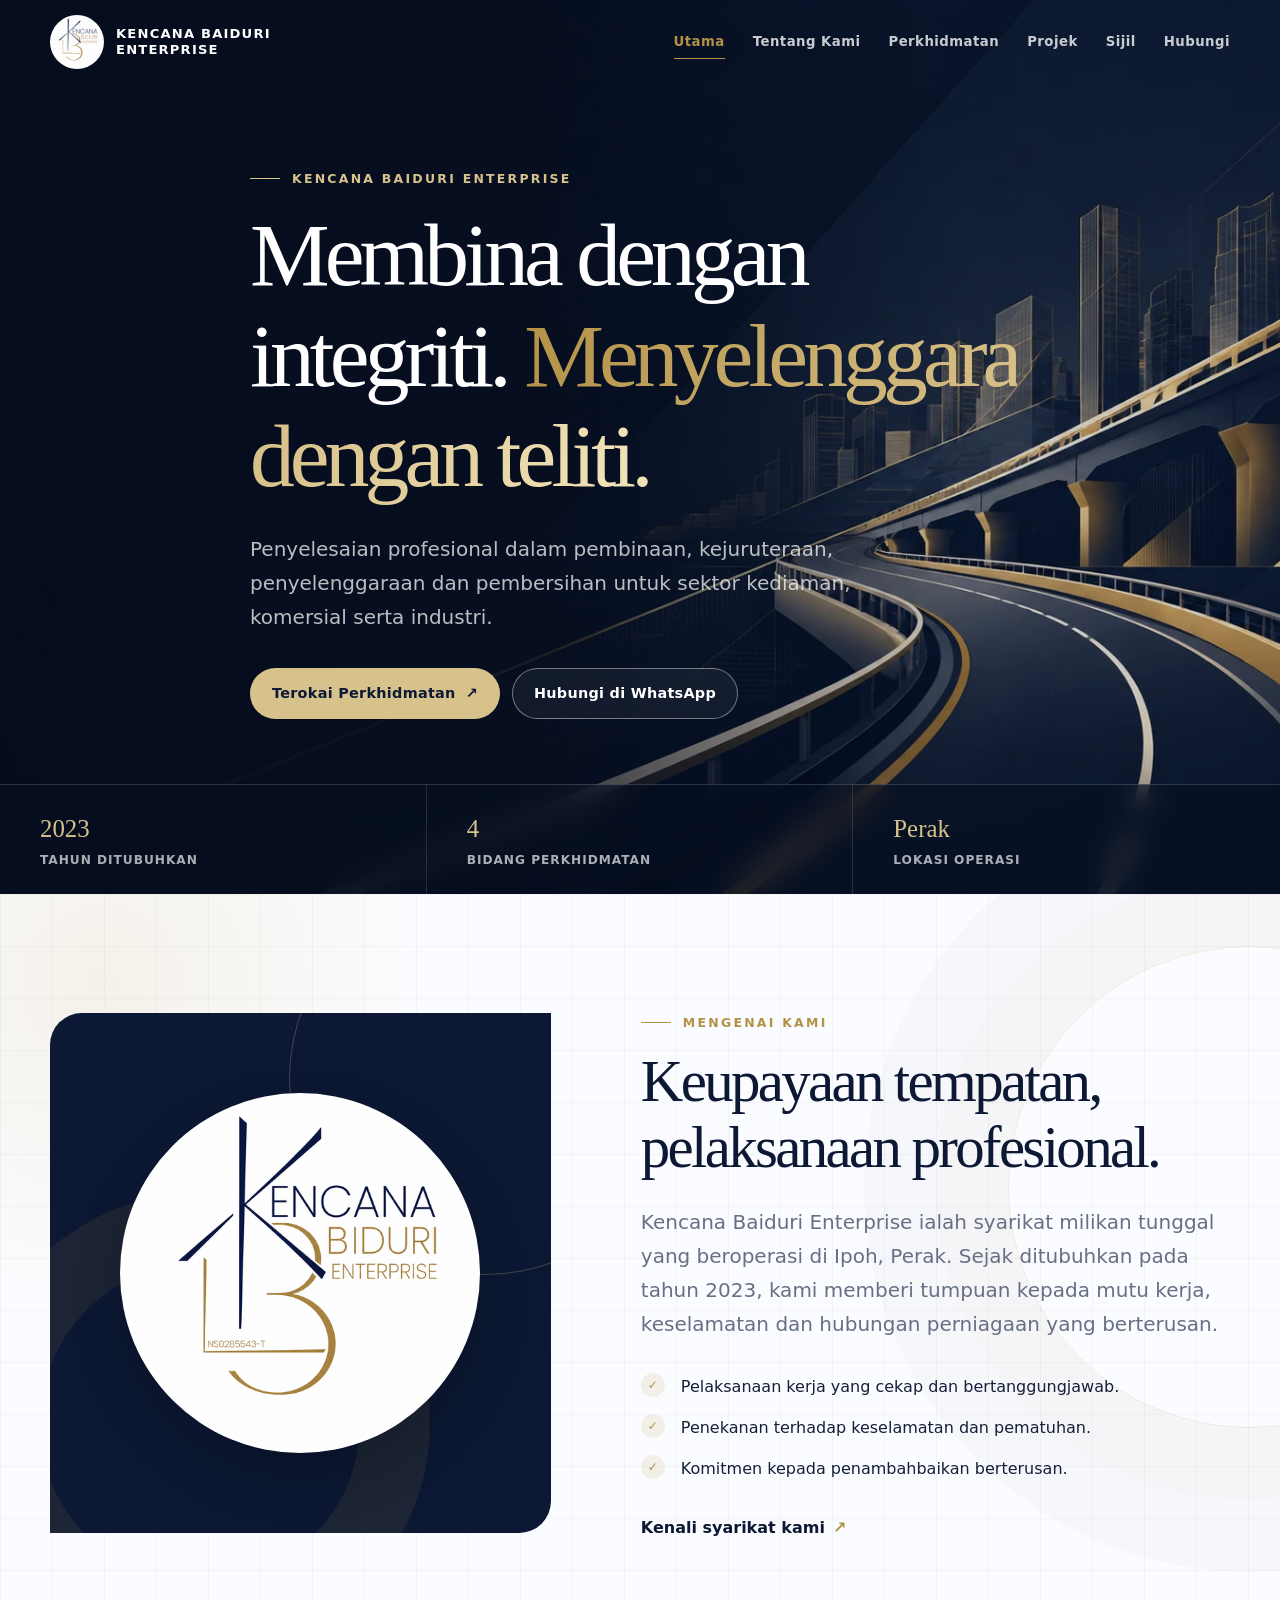
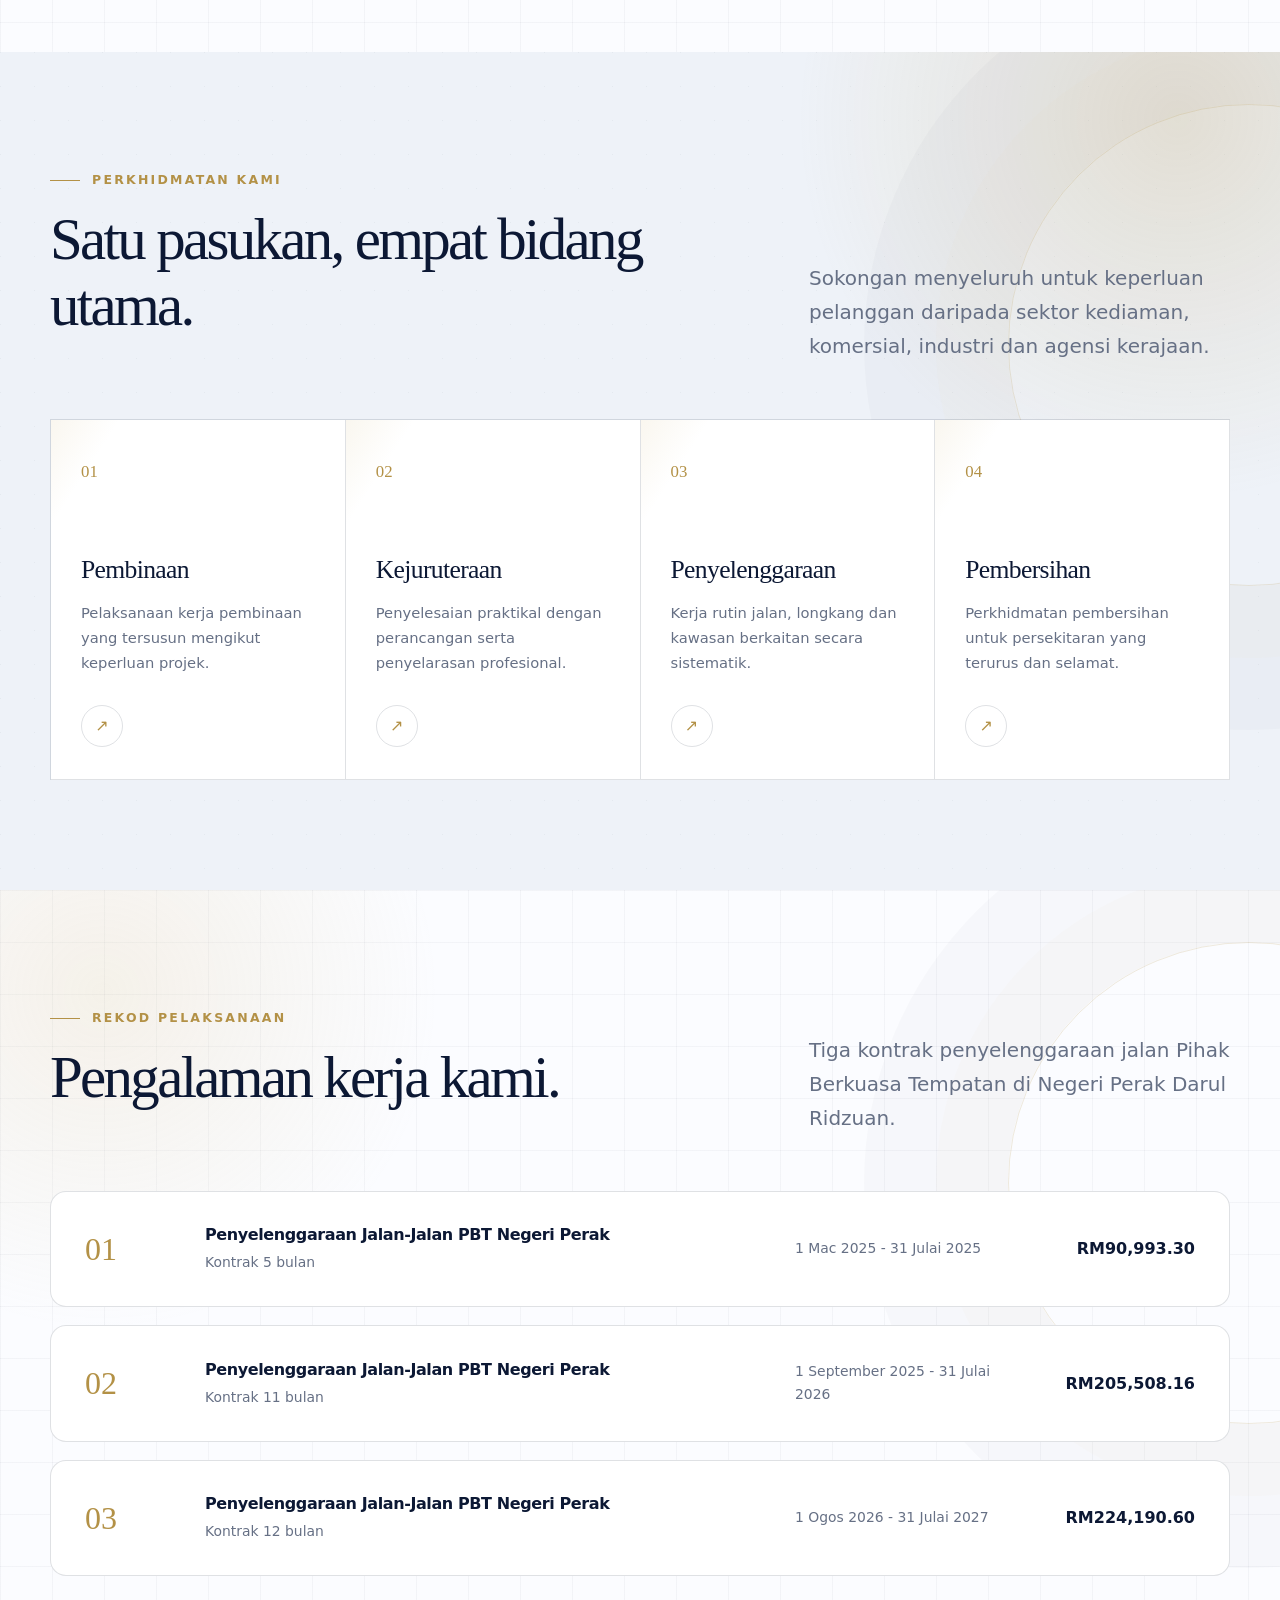
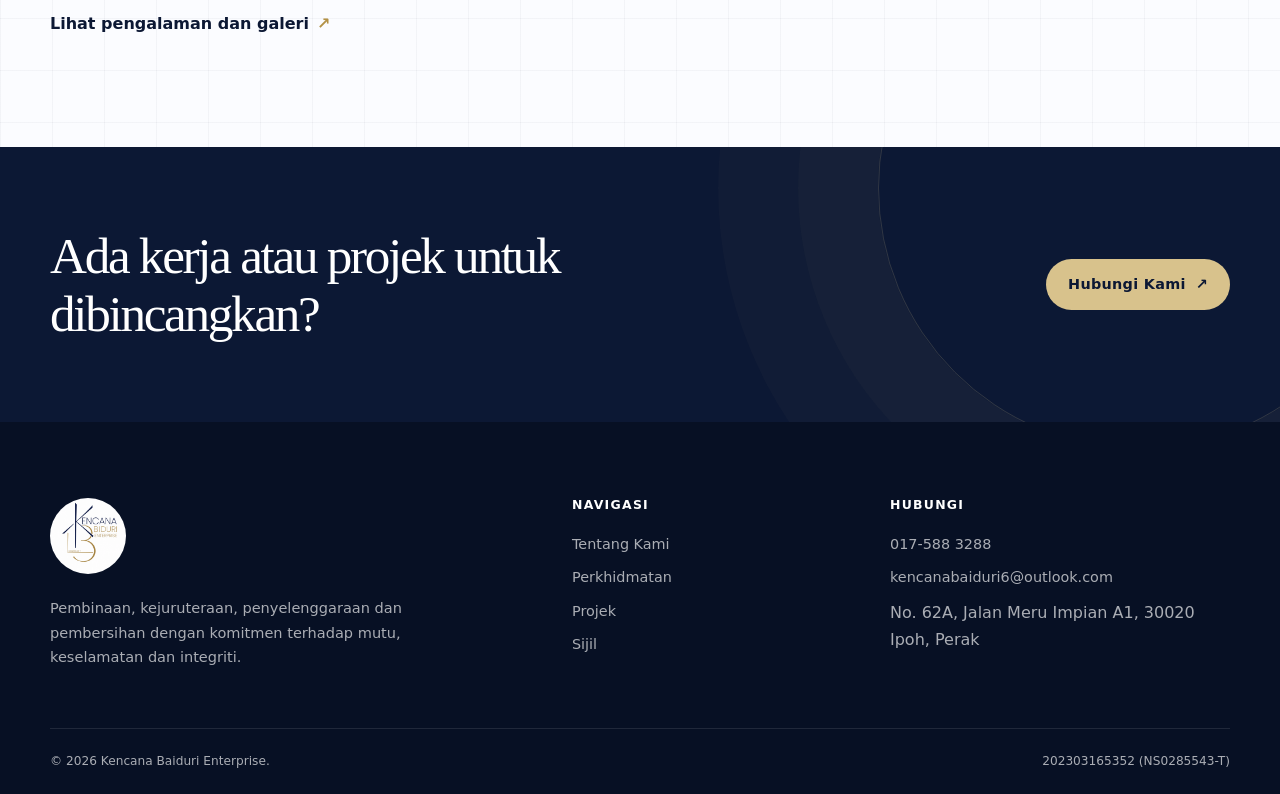
==== commit 10e664da: "Kemas kini carta bulat dan logo rasmi" ====
--- a/index.html
+++ b/index.html
@@ -6,7 +6,7 @@
   <meta name="description" content="Kencana Baiduri Enterprise menyediakan perkhidmatan pembinaan, kejuruteraan, penyelenggaraan dan pembersihan di Perak.">
   <meta name="theme-color" content="#0c1834">
   <title>Kencana Baiduri Enterprise | Pembinaan &amp; Penyelenggaraan</title>
-  <link rel="icon" type="image/png" href="assets/images/kencana-baiduri-logo-web.png">
+  <link rel="icon" type="image/png" href="assets/images/kencana-baiduri-logo-rasmi.png">
   <link rel="preload" as="image" href="assets/images/hero-infrastructure.webp" type="image/webp">
   <link rel="stylesheet" href="assets/css/style.css">
   <script src="assets/js/main.js" defer></script>
@@ -16,7 +16,7 @@
   <header class="site-header">
     <div class="container nav-wrap">
       <a class="brand" href="index.html" aria-label="Kencana Baiduri Enterprise - Utama">
-        <img src="assets/images/kencana-baiduri-logo-web.png" alt="Logo Kencana Baiduri Enterprise">
+        <img src="assets/images/kencana-baiduri-logo-rasmi.png" alt="Logo rasmi Kencana Baiduri Enterprise">
         <span class="brand-text">Kencana Baiduri<br>Enterprise</span>
       </a>
       <button class="nav-toggle" type="button" aria-label="Buka menu" aria-expanded="false" aria-controls="main-menu"><span></span></button>
@@ -52,7 +52,7 @@
     <section class="section">
       <div class="container split">
         <div class="brand-panel reveal">
-          <img src="assets/images/kencana-baiduri-logo-web.png" alt="Identiti korporat Kencana Baiduri Enterprise" loading="lazy">
+          <img src="assets/images/kencana-baiduri-logo-rasmi.png" alt="Identiti korporat Kencana Baiduri Enterprise" loading="lazy">
         </div>
         <div class="reveal reveal-delay-1">
           <p class="eyebrow">Mengenai kami</p>
@@ -125,7 +125,7 @@
 
   <footer class="site-footer">
     <div class="container footer-main">
-      <div class="footer-brand"><img src="assets/images/kencana-baiduri-logo-web.png" alt="Logo Kencana Baiduri Enterprise" loading="lazy"><p>Pembinaan, kejuruteraan, penyelenggaraan dan pembersihan dengan komitmen terhadap mutu, keselamatan dan integriti.</p></div>
+      <div class="footer-brand"><img src="assets/images/kencana-baiduri-logo-rasmi.png" alt="Logo rasmi Kencana Baiduri Enterprise" loading="lazy"><p>Pembinaan, kejuruteraan, penyelenggaraan dan pembersihan dengan komitmen terhadap mutu, keselamatan dan integriti.</p></div>
       <div><h2 class="footer-heading">Navigasi</h2><div class="footer-links"><a href="tentang.html">Tentang Kami</a><a href="perkhidmatan.html">Perkhidmatan</a><a href="projek.html">Projek</a><a href="sijil.html">Sijil</a></div></div>
       <div><h2 class="footer-heading">Hubungi</h2><div class="footer-links"><a href="tel:+60175883288">017-588 3288</a><a href="mailto:kencanabaiduri6@outlook.com">kencanabaiduri6@outlook.com</a><span>No. 62A, Jalan Meru Impian A1, 30020 Ipoh, Perak</span></div></div>
     </div>
--- a/assets/css/style.css
+++ b/assets/css/style.css
@@ -33,6 +33,19 @@
   -webkit-font-smoothing: antialiased;
 }
 
+.scroll-progress {
+  position: fixed;
+  z-index: 500;
+  top: 0;
+  left: 0;
+  width: 0;
+  height: 3px;
+  background: linear-gradient(90deg, var(--gold), #f0ddb0, var(--gold));
+  box-shadow: 0 0 18px rgba(216, 194, 140, 0.65);
+  pointer-events: none;
+  transition: width 80ms linear;
+}
+
 body.nav-open,
 body.lightbox-open {
   overflow: hidden;
@@ -50,6 +63,10 @@
 img {
   max-width: 100%;
   display: block;
+}
+
+[hidden] {
+  display: none !important;
 }
 
 a {
@@ -96,11 +113,43 @@
 }
 
 .section {
+  position: relative;
+  isolation: isolate;
   padding: 110px 0;
+  background-color: #fbfcff;
+  background-image:
+    radial-gradient(circle at 8% 12%, rgba(216, 194, 140, 0.19), transparent 24%),
+    linear-gradient(rgba(12, 24, 52, 0.035) 1px, transparent 1px),
+    linear-gradient(90deg, rgba(12, 24, 52, 0.035) 1px, transparent 1px);
+  background-size: auto, 52px 52px, 52px 52px;
+  overflow: hidden;
+}
+
+.section::before {
+  position: absolute;
+  z-index: -1;
+  top: 52px;
+  right: -210px;
+  width: 480px;
+  height: 480px;
+  border: 1px solid rgba(179, 145, 70, 0.18);
+  border-radius: 50%;
+  content: "";
+  box-shadow: 0 0 0 72px rgba(216, 194, 140, 0.035), 0 0 0 144px rgba(12, 24, 52, 0.018);
+  pointer-events: none;
+}
+
+.section > .container {
+  position: relative;
+  z-index: 1;
 }
 
 .section-soft {
-  background: #f5f7fa;
+  background-color: #eef2f8;
+  background-image:
+    radial-gradient(circle at 92% 8%, rgba(179, 145, 70, 0.2), transparent 27%),
+    linear-gradient(125deg, rgba(12, 24, 52, 0.045) 0 1px, transparent 1px 100%);
+  background-size: auto, 34px 34px;
 }
 
 .eyebrow {
@@ -400,7 +449,7 @@
 .hero {
   position: relative;
   min-height: 760px;
-  height: 92svh;
+  height: auto;
   display: grid;
   align-items: center;
   color: var(--white);
@@ -409,11 +458,17 @@
   background-position: center;
   background-size: cover;
   overflow: hidden;
+  animation: hero-drift 16s ease-in-out infinite alternate;
+}
+
+@keyframes hero-drift {
+  from { background-position: 50% center; }
+  to { background-position: 54% center; }
 }
 
 .hero-content {
   max-width: 780px;
-  padding-top: 90px;
+  padding: 160px 0 175px;
 }
 
 .hero .eyebrow {
@@ -427,7 +482,27 @@
 
 .hero h1 em {
   color: var(--gold-light);
+  background: linear-gradient(110deg, #b39146 0%, #f2e3b9 45%, #b39146 75%);
+  background-size: 220% auto;
+  -webkit-background-clip: text;
+  background-clip: text;
+  -webkit-text-fill-color: transparent;
   font-style: normal;
+  animation: gold-flow 6s linear infinite;
+}
+
+@keyframes gold-flow {
+  to { background-position: 220% center; }
+}
+
+.hero .eyebrow::before {
+  transform-origin: left center;
+  animation: line-pulse 2.8s ease-in-out infinite;
+}
+
+@keyframes line-pulse {
+  0%, 100% { transform: scaleX(1); opacity: 0.7; }
+  50% { transform: scaleX(1.65); opacity: 1; }
 }
 
 .hero .lead {
@@ -507,6 +582,7 @@
   right: -90px;
   width: 430px;
   height: 430px;
+  animation: orbit-slow 14s ease-in-out infinite alternate;
 }
 
 .page-hero::after {
@@ -514,6 +590,12 @@
   right: 70px;
   width: 220px;
   height: 220px;
+  animation: orbit-slow 10s ease-in-out infinite alternate-reverse;
+}
+
+@keyframes orbit-slow {
+  from { transform: translate3d(0, 0, 0) rotate(0); }
+  to { transform: translate3d(-22px, 16px, 0) rotate(8deg); }
 }
 
 .page-hero .container {
@@ -582,6 +664,12 @@
   width: min(100%, 360px);
   border-radius: 50%;
   box-shadow: 0 24px 70px rgba(0, 0, 0, 0.25);
+  animation: logo-float 6s ease-in-out infinite;
+}
+
+@keyframes logo-float {
+  0%, 100% { transform: translateY(0); }
+  50% { transform: translateY(-10px); }
 }
 
 .feature-list {
@@ -619,6 +707,7 @@
 }
 
 .service-card {
+  position: relative;
   min-height: 360px;
   display: flex;
   flex-direction: column;
@@ -627,6 +716,26 @@
   border-bottom: 1px solid var(--line);
   background: var(--white);
   transition: color var(--transition), background var(--transition), transform var(--transition);
+  overflow: hidden;
+}
+
+.service-card::before {
+  position: absolute;
+  inset: -80% -35%;
+  content: "";
+  background: linear-gradient(115deg, transparent 42%, rgba(216, 194, 140, 0.16) 50%, transparent 58%);
+  transform: translateX(-55%) rotate(8deg);
+  transition: transform 750ms cubic-bezier(.2, .8, .2, 1);
+  pointer-events: none;
+}
+
+.service-card:hover::before {
+  transform: translateX(55%) rotate(8deg);
+}
+
+.service-card > * {
+  position: relative;
+  z-index: 1;
 }
 
 .service-card[id] {
@@ -760,6 +869,16 @@
   font-size: clamp(2rem, 4vw, 3.4rem);
   font-weight: 400;
   line-height: 1.1;
+  background: linear-gradient(100deg, var(--navy), #384c73, var(--navy));
+  background-size: 200% auto;
+  -webkit-background-clip: text;
+  background-clip: text;
+  color: transparent;
+  animation: metric-flow 8s linear infinite;
+}
+
+@keyframes metric-flow {
+  to { background-position: 200% center; }
 }
 
 .metric span {
@@ -795,6 +914,10 @@
   transition: transform 600ms cubic-bezier(.2, .8, .2, 1), opacity var(--transition);
 }
 
+.gallery-item[data-crop="photo"] img {
+  object-position: center bottom;
+}
+
 .gallery-item::after {
   position: absolute;
   inset: 0;
@@ -821,7 +944,9 @@
 .document-card {
   border: 1px solid var(--line);
   border-radius: 18px;
-  background: var(--white);
+  background: rgba(255, 255, 255, 0.92);
+  box-shadow: 0 15px 45px rgba(12, 24, 52, 0.07);
+  backdrop-filter: blur(10px);
   overflow: hidden;
   transition: transform var(--transition), box-shadow var(--transition);
 }
@@ -884,8 +1009,9 @@
 }
 
 .document-actions {
-  display: flex;
-  justify-content: space-between;
+  display: grid;
+  grid-template-columns: minmax(0, 1fr) 42px;
+  align-items: center;
   gap: 15px;
   padding-top: 16px;
   border-top: 1px solid var(--line);
@@ -902,6 +1028,40 @@
   font-weight: 750;
 }
 
+.document-actions button {
+  justify-self: start;
+}
+
+.document-actions .document-download {
+  width: 42px;
+  height: 42px;
+  display: grid;
+  place-items: center;
+  justify-self: end;
+  border: 1px solid rgba(12, 24, 52, 0.13);
+  border-radius: 50%;
+  color: var(--navy);
+  background: rgba(216, 194, 140, 0.28);
+  transition: color var(--transition), background var(--transition), border-color var(--transition), transform var(--transition);
+}
+
+.document-actions .document-download svg {
+  width: 19px;
+  height: 19px;
+  fill: none;
+  stroke: currentColor;
+  stroke-linecap: round;
+  stroke-linejoin: round;
+  stroke-width: 1.8;
+}
+
+.document-actions .document-download:hover {
+  border-color: var(--gold);
+  color: var(--white);
+  background: var(--navy);
+  transform: translateY(-2px);
+}
+
 .document-actions button:hover,
 .document-actions a:hover {
   color: var(--gold);
@@ -933,33 +1093,358 @@
   font-weight: 650;
 }
 
+/* Interactive company profile */
+.company-profile-stage {
+  position: relative;
+  min-height: 760px;
+  display: grid;
+  grid-template-columns: minmax(230px, 1fr) minmax(290px, 360px) minmax(230px, 1fr);
+  grid-template-rows: repeat(4, minmax(130px, auto));
+  grid-template-areas:
+    "name core register"
+    "type core year"
+    "address core email"
+    "address core phone";
+  gap: 24px 64px;
+  align-items: stretch;
+  padding: 54px;
+  border: 1px solid rgba(216, 194, 140, 0.24);
+  border-radius: 34px;
+  color: var(--white);
+  background:
+    radial-gradient(circle at var(--profile-x, 50%) var(--profile-y, 42%), rgba(216, 194, 140, 0.2), transparent 28%),
+    linear-gradient(135deg, #071228 0%, #102044 58%, #071126 100%);
+  box-shadow: 0 34px 80px rgba(12, 24, 52, 0.22);
+  overflow: hidden;
+}
+
+.company-profile-stage::before,
+.company-profile-stage::after {
+  position: absolute;
+  top: 50%;
+  left: 50%;
+  border: 1px solid rgba(216, 194, 140, 0.12);
+  border-radius: 50%;
+  content: "";
+  pointer-events: none;
+  transform: translate(-50%, -50%);
+}
+
+.company-profile-stage::before {
+  width: 520px;
+  height: 520px;
+  animation: profile-orbit 18s linear infinite;
+}
+
+.company-profile-stage::after {
+  width: 650px;
+  height: 650px;
+  border-style: dashed;
+  animation: profile-orbit 25s linear infinite reverse;
+}
+
+@keyframes profile-orbit {
+  to { transform: translate(-50%, -50%) rotate(360deg); }
+}
+
+.company-detail-orbit {
+  display: contents;
+}
+
+.company-profile-core,
+.company-detail {
+  position: relative;
+  z-index: 2;
+}
+
+.company-profile-core {
+  grid-area: core;
+  align-self: center;
+  display: grid;
+  justify-items: center;
+  padding: 30px 24px;
+  border: 1px solid rgba(216, 194, 140, 0.42);
+  border-radius: 28px;
+  background: linear-gradient(180deg, rgba(255, 255, 255, 0.13), rgba(255, 255, 255, 0.045));
+  box-shadow: 0 24px 70px rgba(0, 0, 0, 0.25);
+  text-align: center;
+  opacity: 0;
+  transform: scale(0.88);
+  transition: opacity 750ms ease, transform 850ms cubic-bezier(.2, .9, .2, 1.15), border-color var(--transition);
+}
+
+.company-profile-stage.is-visible .company-profile-core {
+  opacity: 1;
+  transform: scale(1);
+}
+
+.company-profile-core:hover {
+  border-color: rgba(216, 194, 140, 0.85);
+}
+
+.founder-photo-shell {
+  position: relative;
+  width: min(100%, 235px);
+  padding: 8px;
+  border-radius: 120px 120px 28px 28px;
+  background: linear-gradient(145deg, #f0ddb0, #a98235, #f6e8c6);
+  box-shadow: 0 18px 50px rgba(0, 0, 0, 0.28), 0 0 38px rgba(216, 194, 140, 0.18);
+  animation: founder-float 5.5s ease-in-out infinite;
+}
+
+@keyframes founder-float {
+  0%, 100% { transform: translateY(0); }
+  50% { transform: translateY(-9px); }
+}
+
+.founder-photo {
+  position: relative;
+  aspect-ratio: 4 / 5;
+  border-radius: 112px 112px 22px 22px;
+  background: linear-gradient(155deg, #ffffff, #e9edf4);
+  overflow: hidden;
+}
+
+.founder-photo img {
+  width: 100%;
+  height: 100%;
+  object-fit: cover;
+}
+
+.founder-photo img.founder-photo-placeholder {
+  padding: 48px;
+  object-fit: contain;
+}
+
+.founder-photo span {
+  position: absolute;
+  right: 14px;
+  bottom: 14px;
+  left: 14px;
+  padding: 9px 12px;
+  border: 1px solid rgba(255, 255, 255, 0.42);
+  border-radius: 999px;
+  color: var(--white);
+  background: rgba(7, 18, 40, 0.82);
+  backdrop-filter: blur(10px);
+  font-size: 0.68rem;
+  font-weight: 800;
+  letter-spacing: 0.1em;
+  text-transform: uppercase;
+}
+
+.company-profile-core > p {
+  margin: 24px 0 8px;
+  color: var(--gold-light);
+  font-size: 0.73rem;
+  font-weight: 800;
+  letter-spacing: 0.14em;
+  text-transform: uppercase;
+}
+
+.company-profile-core h3 {
+  margin-bottom: 9px;
+  color: var(--white);
+  font-size: clamp(1.45rem, 2.2vw, 2rem);
+}
+
+.company-profile-core small {
+  color: rgba(255, 255, 255, 0.58);
+}
+
+.company-detail {
+  display: flex;
+  flex-direction: column;
+  justify-content: center;
+  padding: 22px;
+  border: 1px solid rgba(255, 255, 255, 0.13);
+  border-radius: 18px;
+  background: linear-gradient(135deg, rgba(255, 255, 255, 0.095), rgba(255, 255, 255, 0.035));
+  backdrop-filter: blur(12px);
+  box-shadow: 0 16px 35px rgba(0, 0, 0, 0.12);
+  opacity: 0;
+  transition: opacity 650ms ease, transform 750ms cubic-bezier(.2, .8, .2, 1), border-color var(--transition), background var(--transition), box-shadow var(--transition);
+}
+
+.detail-name,
+.detail-type,
+.detail-address {
+  transform: translateX(-36px);
+}
+
+.detail-register,
+.detail-year,
+.detail-email,
+.detail-phone {
+  transform: translateX(36px);
+}
+
+.company-profile-stage.is-visible .company-detail {
+  opacity: 1;
+  transform: none;
+}
+
+.company-profile-stage.is-visible .company-detail:nth-child(1) { transition-delay: 100ms; }
+.company-profile-stage.is-visible .company-detail:nth-child(2) { transition-delay: 180ms; }
+.company-profile-stage.is-visible .company-detail:nth-child(3) { transition-delay: 260ms; }
+.company-profile-stage.is-visible .company-detail:nth-child(4) { transition-delay: 340ms; }
+.company-profile-stage.is-visible .company-detail:nth-child(5) { transition-delay: 420ms; }
+.company-profile-stage.is-visible .company-detail:nth-child(6) { transition-delay: 500ms; }
+.company-profile-stage.is-visible .company-detail:nth-child(7) { transition-delay: 580ms; }
+
+.company-detail:hover {
+  border-color: rgba(216, 194, 140, 0.7);
+  background: linear-gradient(135deg, rgba(216, 194, 140, 0.18), rgba(255, 255, 255, 0.055));
+  box-shadow: 0 18px 42px rgba(0, 0, 0, 0.22), 0 0 28px rgba(216, 194, 140, 0.1);
+}
+
+.company-detail::after {
+  position: absolute;
+  top: 50%;
+  width: 64px;
+  height: 1px;
+  content: "";
+  background: linear-gradient(90deg, rgba(216, 194, 140, 0.16), var(--gold-light));
+  pointer-events: none;
+}
+
+.detail-name::after,
+.detail-type::after,
+.detail-address::after {
+  right: -65px;
+}
+
+.detail-register::after,
+.detail-year::after,
+.detail-email::after,
+.detail-phone::after {
+  left: -65px;
+  transform: rotate(180deg);
+}
+
+.company-detail dt {
+  margin-bottom: 8px;
+  color: var(--gold-light);
+  font-size: 0.7rem;
+  font-weight: 800;
+  letter-spacing: 0.12em;
+  text-transform: uppercase;
+}
+
+.company-detail dd {
+  margin: 0;
+  color: var(--white);
+  font-size: 0.94rem;
+  font-weight: 700;
+  line-height: 1.5;
+  overflow-wrap: anywhere;
+}
+
+.company-detail a {
+  text-decoration: underline;
+  text-decoration-color: rgba(216, 194, 140, 0.45);
+  text-underline-offset: 4px;
+}
+
+.detail-name { grid-area: name; }
+.detail-register { grid-area: register; }
+.detail-type { grid-area: type; }
+.detail-year { grid-area: year; }
+.detail-address { grid-area: address; }
+.detail-email { grid-area: email; }
+.detail-phone { grid-area: phone; }
+
 .org-chart {
-  max-width: 760px;
-  display: grid;
+  position: relative;
+  z-index: 1;
+  max-width: 1080px;
+  display: grid;
+  grid-template-columns: repeat(3, minmax(0, 1fr));
   justify-items: center;
-  gap: 38px;
-  margin: 60px auto 0;
+  gap: 48px;
+  align-items: center;
+  margin: 70px auto 0;
+}
+
+.org-chart::before {
+  position: absolute;
+  z-index: -1;
+  top: 50%;
+  right: 14%;
+  left: 14%;
+  height: 1px;
+  content: "";
+  background: linear-gradient(90deg, transparent, var(--gold), var(--gold-light), var(--gold), transparent);
+  box-shadow: 0 0 18px rgba(185, 146, 67, 0.38);
 }
 
 .org-node {
   position: relative;
-  width: min(100%, 420px);
-  padding: 25px;
-  border: 1px solid rgba(216, 194, 140, 0.5);
-  border-radius: 12px;
-  color: var(--white);
-  background: var(--navy);
+  width: min(100%, 250px);
+  aspect-ratio: 1;
+  display: grid;
+  place-content: center;
+  padding: 34px;
+  border: 1px solid rgba(216, 194, 140, 0.7);
+  border-radius: 50%;
+  color: var(--white);
+  background:
+    radial-gradient(circle at var(--org-x, 35%) var(--org-y, 28%), rgba(255, 255, 255, 0.16), transparent 27%),
+    linear-gradient(145deg, #13264c, var(--navy) 72%);
+  box-shadow:
+    0 24px 55px rgba(8, 20, 46, 0.22),
+    inset 0 0 0 8px rgba(255, 255, 255, 0.035),
+    0 0 0 8px rgba(216, 194, 140, 0.08);
   text-align: center;
-}
-
-.org-node:not(:last-child)::after {
+  opacity: 0;
+  transform: translateY(28px) scale(0.88);
+  transition: opacity 650ms ease, transform 750ms cubic-bezier(.2, .85, .2, 1.12), border-color var(--transition), box-shadow var(--transition);
+}
+
+.org-node::before {
   position: absolute;
-  bottom: -39px;
-  left: 50%;
-  width: 1px;
-  height: 39px;
+  inset: 10px;
+  border: 1px dashed rgba(216, 194, 140, 0.25);
+  border-radius: inherit;
   content: "";
-  background: var(--gold);
+  pointer-events: none;
+  animation: profile-orbit 20s linear infinite;
+}
+
+.org-node:nth-child(2) {
+  width: min(100%, 300px);
+  border-width: 2px;
+  background:
+    radial-gradient(circle at var(--org-x, 35%) var(--org-y, 28%), rgba(216, 194, 140, 0.24), transparent 30%),
+    linear-gradient(145deg, #18305c, #08162f 72%);
+  box-shadow:
+    0 30px 70px rgba(8, 20, 46, 0.3),
+    inset 0 0 0 10px rgba(255, 255, 255, 0.04),
+    0 0 0 10px rgba(216, 194, 140, 0.1),
+    0 0 42px rgba(216, 194, 140, 0.14);
+}
+
+.org-chart.is-visible .org-node {
+  opacity: 1;
+  transform: none;
+}
+
+.org-chart.is-visible .org-node:nth-child(2) {
+  transition-delay: 130ms;
+}
+
+.org-chart.is-visible .org-node:nth-child(3) {
+  transition-delay: 260ms;
+}
+
+.org-node:hover {
+  border-color: var(--gold-light);
+  box-shadow:
+    0 30px 65px rgba(8, 20, 46, 0.28),
+    inset 0 0 0 8px rgba(255, 255, 255, 0.055),
+    0 0 0 10px rgba(216, 194, 140, 0.12),
+    0 0 44px rgba(216, 194, 140, 0.18);
+  transform: translateY(-8px) scale(1.02);
 }
 
 .org-node span {
@@ -973,7 +1458,11 @@
 
 .org-node strong {
   display: block;
-  margin-top: 5px;
+  margin-top: 8px;
+  color: var(--white);
+  font-family: var(--font-serif);
+  font-size: clamp(1.15rem, 1.8vw, 1.5rem);
+  line-height: 1.25;
 }
 
 .contact-grid {
@@ -1067,12 +1556,33 @@
 }
 
 .cta-band {
+  position: relative;
   padding: 80px 0;
   color: var(--white);
   background: var(--navy);
+  overflow: hidden;
+}
+
+.cta-band::before {
+  position: absolute;
+  top: -220px;
+  right: -120px;
+  width: 520px;
+  height: 520px;
+  border: 1px solid rgba(216, 194, 140, 0.18);
+  border-radius: 50%;
+  content: "";
+  box-shadow: 0 0 0 80px rgba(216, 194, 140, 0.025), 0 0 0 160px rgba(216, 194, 140, 0.018);
+  animation: cta-orbit 12s ease-in-out infinite alternate;
+}
+
+@keyframes cta-orbit {
+  to { transform: translate(-45px, 34px) scale(1.08); }
 }
 
 .cta-wrap {
+  position: relative;
+  z-index: 1;
   display: flex;
   align-items: center;
   justify-content: space-between;
@@ -1108,6 +1618,7 @@
 }
 
 .lightbox-figure {
+  width: min(1050px, 100%);
   max-width: min(1050px, 100%);
   max-height: calc(100vh - 120px);
   display: grid;
@@ -1122,6 +1633,17 @@
   margin: auto;
   border-radius: 8px;
   object-fit: contain;
+}
+
+.lightbox-figure img.gallery-lightbox-image {
+  width: min(680px, 72vw);
+}
+
+.lightbox-figure img.gallery-photo-crop {
+  width: min(680px, 72vw);
+  aspect-ratio: 1.12 / 1;
+  object-fit: cover;
+  object-position: center bottom;
 }
 
 .lightbox-figure figcaption {
@@ -1225,10 +1747,21 @@
 .floating-contact {
   position: fixed;
   z-index: 80;
-  right: 18px;
-  bottom: 18px;
-  display: grid;
-  gap: 9px;
+  right: 24px;
+  bottom: 24px;
+  width: 52px;
+  height: 52px;
+  display: block;
+  opacity: 0;
+  pointer-events: none;
+  transform: translateY(14px);
+  transition: opacity var(--transition), transform var(--transition);
+}
+
+.floating-contact.is-visible {
+  opacity: 1;
+  pointer-events: auto;
+  transform: none;
 }
 
 .float-btn {
@@ -1242,9 +1775,80 @@
   color: var(--white);
   background: var(--navy);
   box-shadow: 0 8px 26px rgba(12, 24, 52, 0.2);
-  font-size: 0.72rem;
+  font-size: 0;
   font-weight: 850;
   transition: transform var(--transition), background var(--transition), color var(--transition);
+}
+
+.float-btn svg,
+.contact-icon svg {
+  width: 21px;
+  height: 21px;
+  display: block;
+  fill: currentColor;
+}
+
+.float-btn svg.stroke-icon {
+  fill: none;
+  stroke: currentColor;
+  stroke-linecap: round;
+  stroke-linejoin: round;
+  stroke-width: 2;
+}
+
+.float-btn[data-contact="whatsapp"] {
+  background: #1f9d61;
+}
+
+.contact-toggle {
+  position: absolute;
+  z-index: 3;
+  right: 0;
+  bottom: 0;
+  display: grid;
+  color: var(--navy);
+  background: var(--gold-light);
+}
+
+.floating-contact .contact-link {
+  position: absolute;
+  right: 0;
+  bottom: 0;
+  opacity: 0;
+  pointer-events: none;
+  transform: translateY(0) scale(0.72);
+  transition: opacity var(--transition), transform 360ms cubic-bezier(.2, .9, .2, 1.2), background var(--transition), color var(--transition);
+}
+
+.floating-contact.expanded .contact-link {
+  opacity: 1;
+  pointer-events: auto;
+}
+
+.floating-contact.expanded .contact-link:nth-of-type(1) {
+  transform: translateY(-64px) scale(1);
+}
+
+.floating-contact.expanded .contact-link:nth-of-type(2) {
+  transform: translateY(-126px) scale(1);
+}
+
+.floating-contact.expanded .contact-link:nth-of-type(3) {
+  transform: translateY(-188px) scale(1);
+}
+
+.floating-contact .back-top {
+  position: absolute;
+  right: 62px;
+  bottom: 0;
+}
+
+.contact-toggle svg {
+  transition: transform var(--transition);
+}
+
+.floating-contact.expanded .contact-toggle svg {
+  transform: rotate(90deg);
 }
 
 .float-btn::before {
@@ -1306,6 +1910,10 @@
 .reveal-delay-3 { transition-delay: 270ms; }
 
 @media (max-width: 1050px) {
+  .float-btn::before {
+    display: none;
+  }
+
   .nav-menu {
     gap: 19px;
   }
@@ -1330,11 +1938,62 @@
   .document-grid {
     grid-template-columns: repeat(2, 1fr);
   }
-}
-
-@media (max-width: 820px) {
+
+  .company-profile-stage {
+    min-height: auto;
+    grid-template-columns: repeat(2, minmax(0, 1fr));
+    grid-template-rows: auto;
+    grid-template-areas:
+      "core core"
+      "name register"
+      "type year"
+      "address address"
+      "email phone";
+    gap: 18px;
+    padding: 36px;
+  }
+
+  .company-profile-core {
+    width: 100%;
+    max-width: 380px;
+    justify-self: center;
+    margin-bottom: 16px;
+  }
+
+  .company-detail::after {
+    display: none;
+  }
+
+  .floating-contact {
+    right: 16px;
+    bottom: 16px;
+  }
+}
+
+@media (max-width: 900px) {
   :root {
     --container: min(100% - 32px, 680px);
+  }
+
+  .org-chart {
+    max-width: 420px;
+    grid-template-columns: 1fr;
+    gap: 34px;
+  }
+
+  .org-chart::before {
+    top: 12%;
+    right: auto;
+    bottom: 12%;
+    left: 50%;
+    width: 1px;
+    height: auto;
+    background: linear-gradient(180deg, transparent, var(--gold), var(--gold-light), var(--gold), transparent);
+  }
+
+  .org-node,
+  .org-node:nth-child(2) {
+    width: min(100%, 270px);
   }
 
   .section {
@@ -1392,14 +2051,14 @@
   }
 
   .hero {
-    min-height: 760px;
-    height: 100svh;
+    min-height: max(760px, 100svh);
+    height: auto;
     background-image: linear-gradient(90deg, rgba(5, 12, 28, 0.95), rgba(5, 12, 28, 0.68)), url("../images/hero-infrastructure.webp");
     background-position: 62% center;
   }
 
   .hero-content {
-    padding-top: 55px;
+    padding: 125px 0 165px;
   }
 
   .hero-stats {
@@ -1421,12 +2080,28 @@
     gap: 38px;
   }
 
+  .project-row {
+    grid-template-columns: 52px minmax(0, 1fr);
+    gap: 16px 20px;
+  }
+
+  .project-period,
+  .project-value {
+    grid-column: 2;
+    text-align: left;
+  }
+
   .brand-panel {
     min-height: 420px;
   }
 
   .gallery-grid {
     grid-template-columns: repeat(2, 1fr);
+  }
+
+  .map-card,
+  .map-card iframe {
+    min-height: 500px;
   }
 
   .metrics {
@@ -1511,6 +2186,45 @@
   .info-row {
     grid-template-columns: 1fr;
     gap: 4px;
+  }
+
+  .company-profile-stage {
+    grid-template-columns: 1fr;
+    grid-template-areas:
+      "core"
+      "name"
+      "register"
+      "type"
+      "year"
+      "address"
+      "email"
+      "phone";
+    gap: 14px;
+    padding: 22px 16px;
+    border-radius: 24px;
+  }
+
+  .company-profile-core {
+    padding: 24px 16px;
+  }
+
+  .founder-photo-shell {
+    width: min(80%, 220px);
+  }
+
+  .company-detail {
+    padding: 18px;
+  }
+
+  .org-chart {
+    gap: 26px;
+    margin-top: 50px;
+  }
+
+  .org-node,
+  .org-node:nth-child(2) {
+    width: min(82vw, 245px);
+    padding: 28px;
   }
 
   .contact-panel {
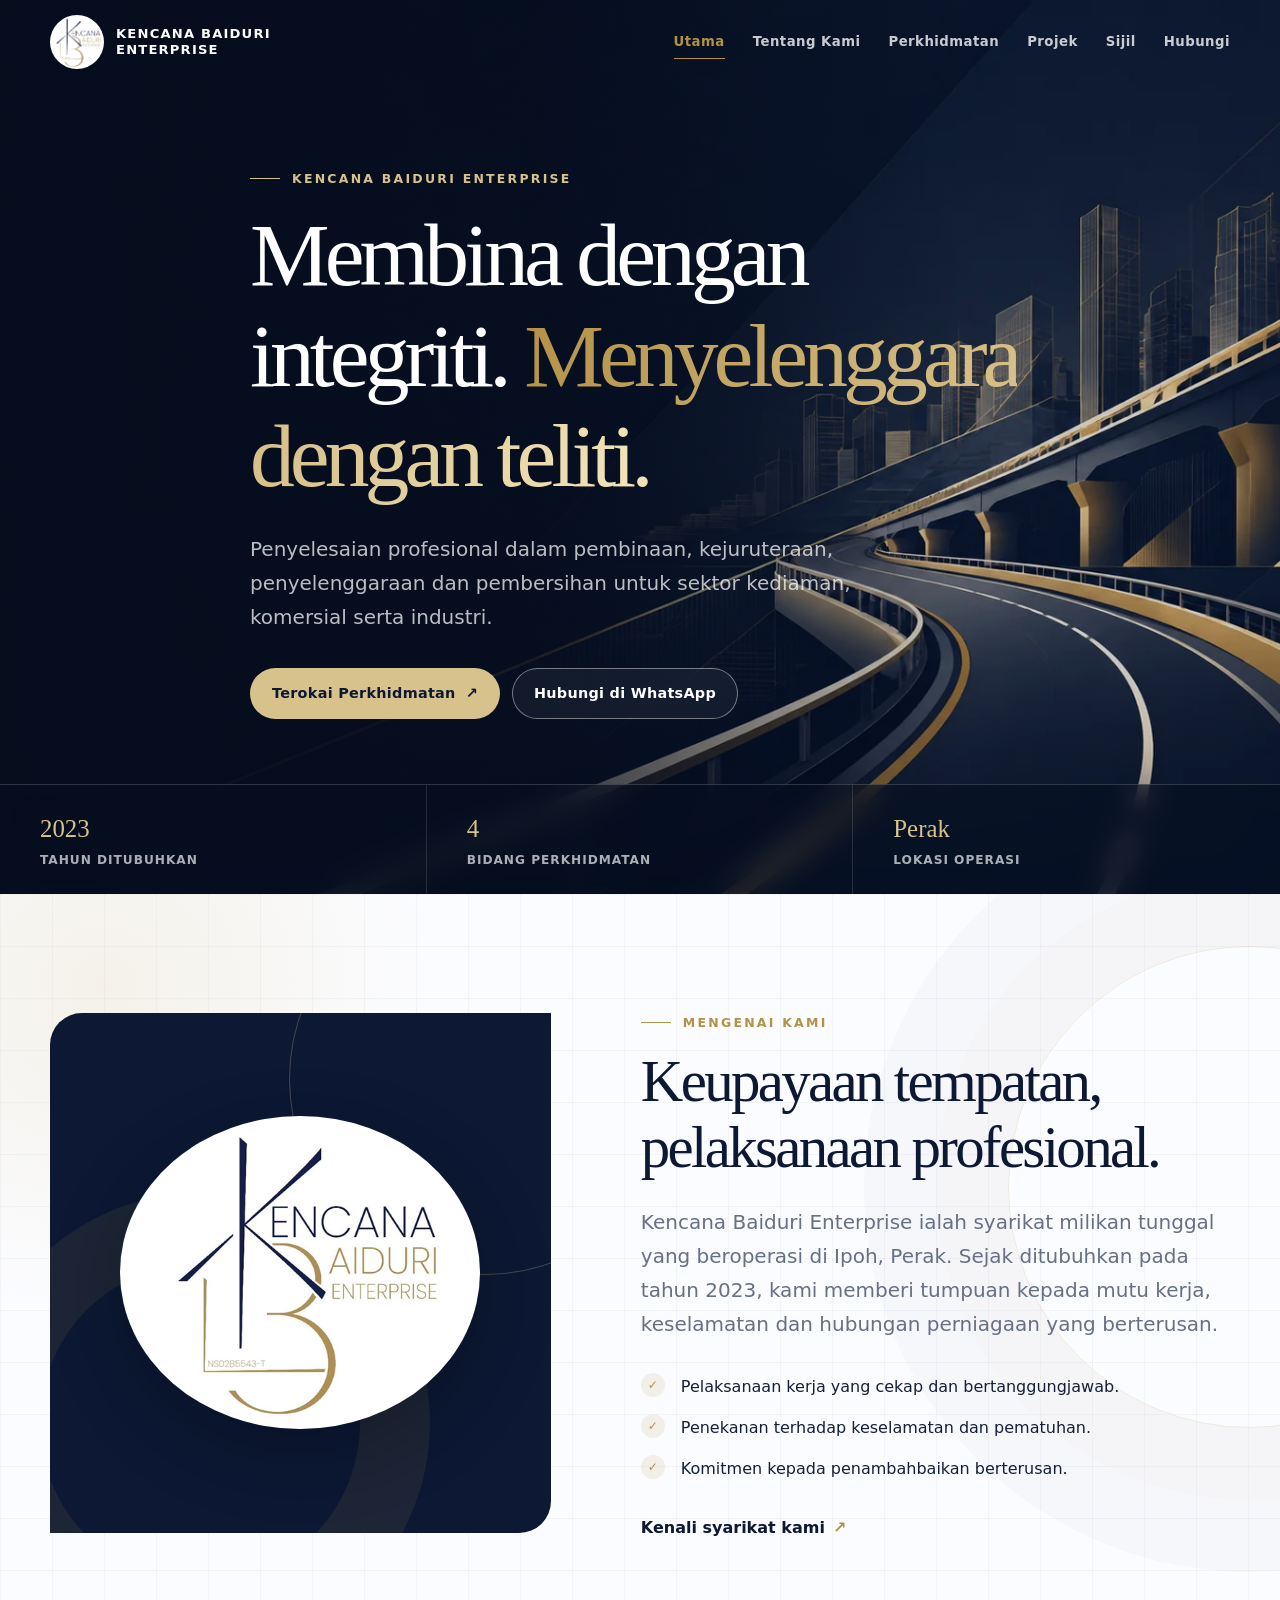
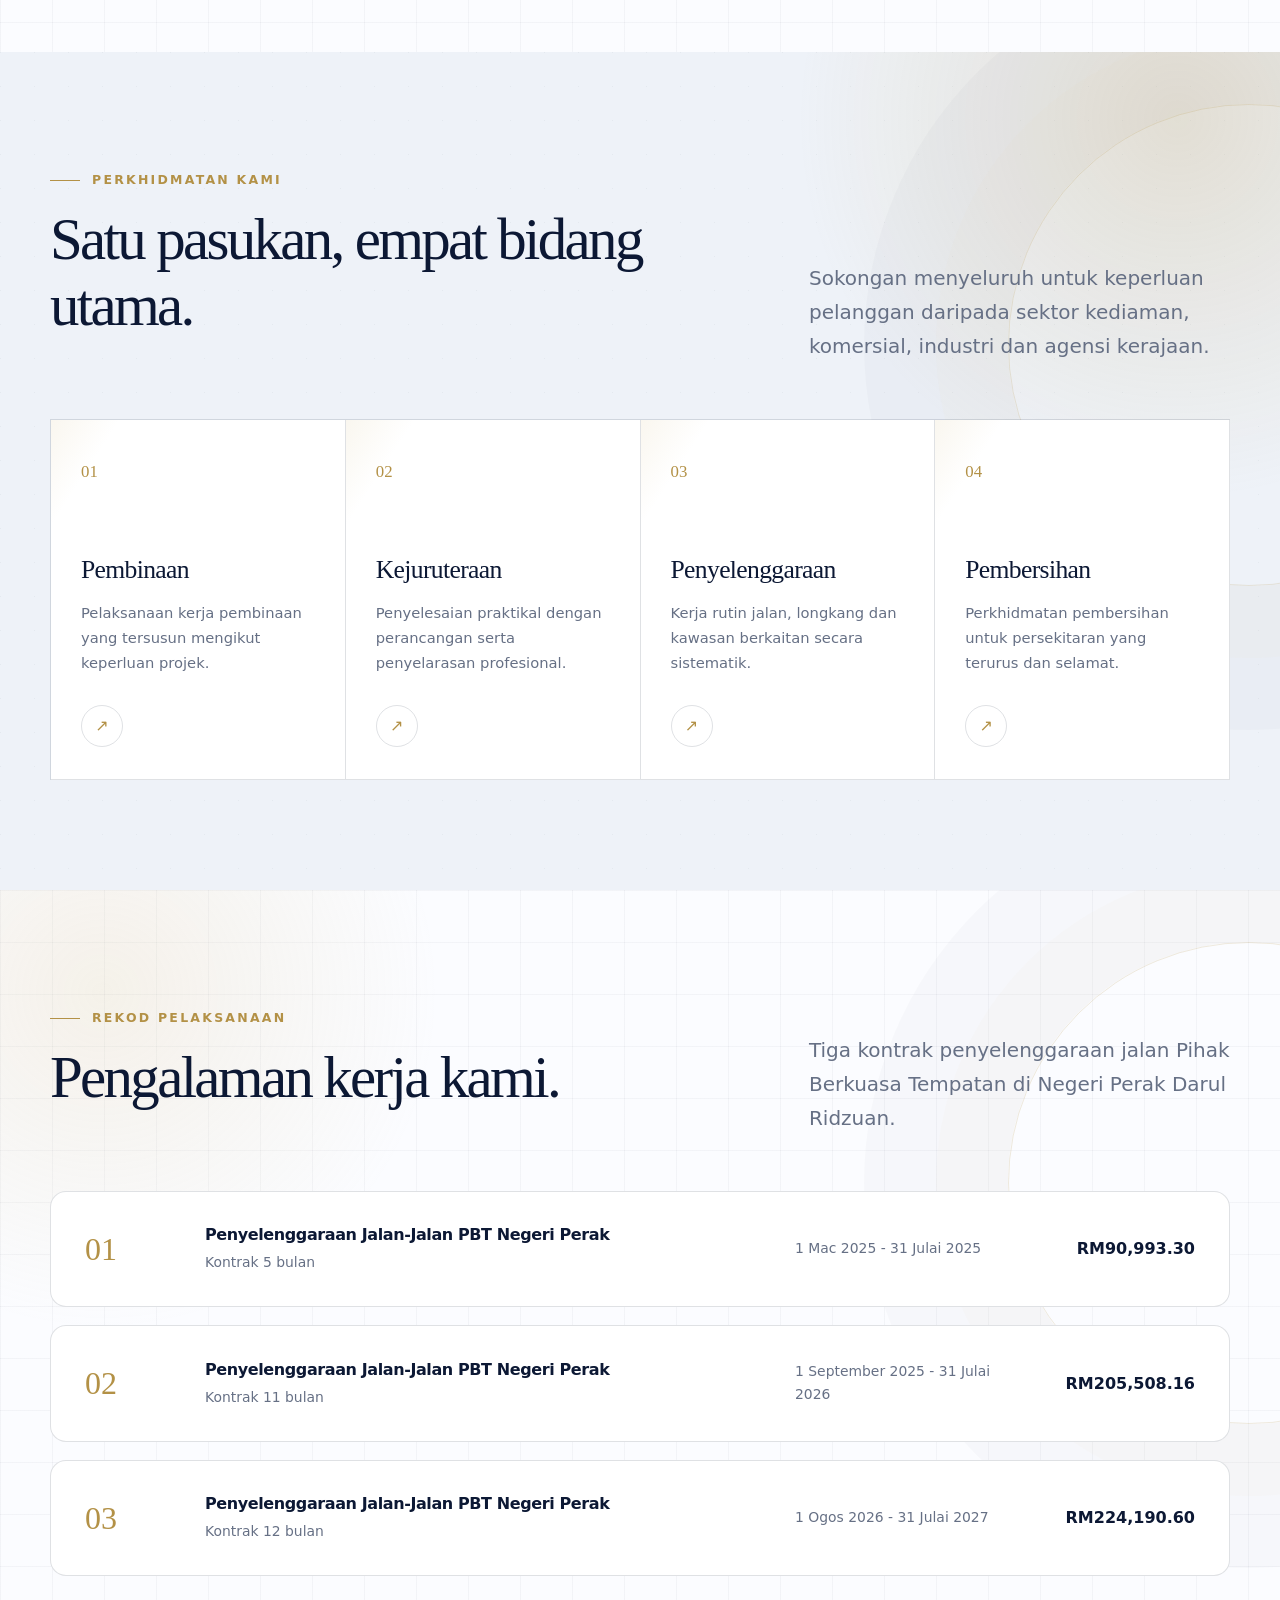
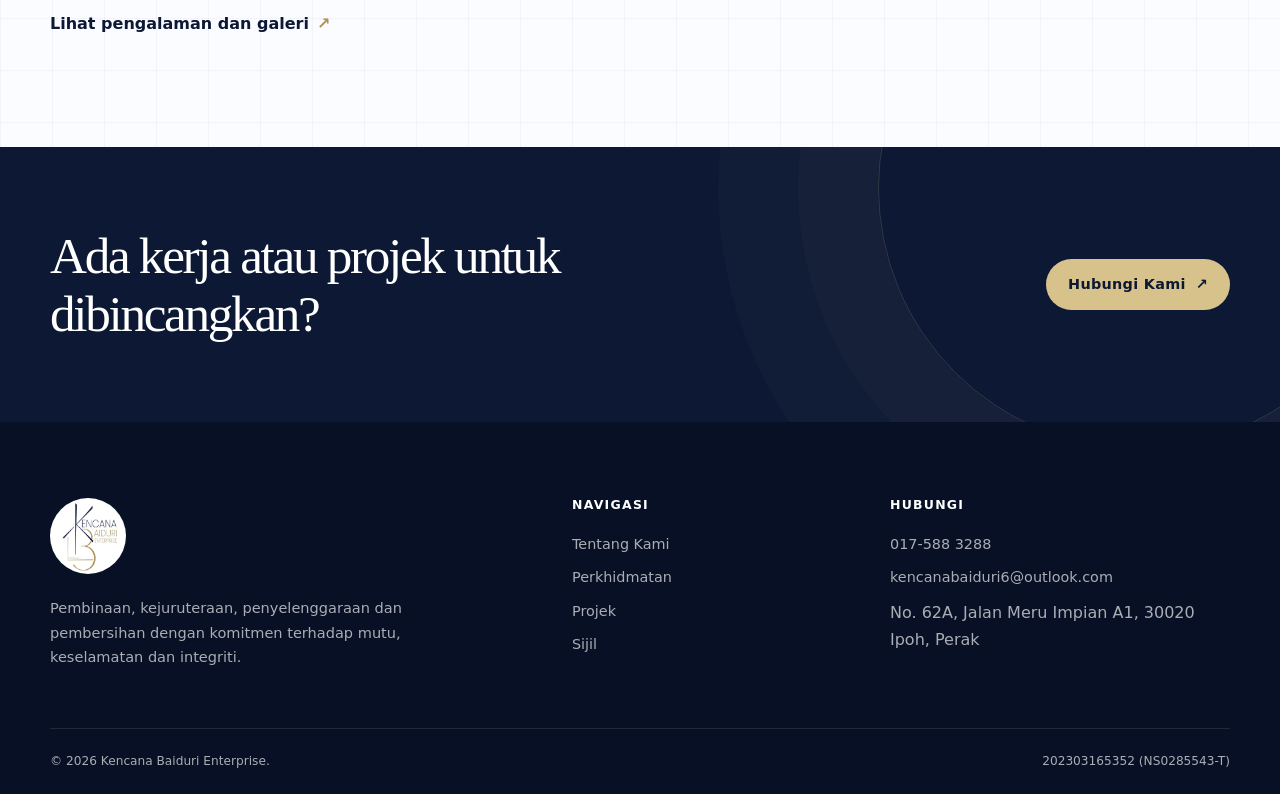
==== commit 4d6de1b1: "Elak cache lama untuk logo rasmi" ====
--- a/index.html
+++ b/index.html
@@ -6,7 +6,7 @@
   <meta name="description" content="Kencana Baiduri Enterprise menyediakan perkhidmatan pembinaan, kejuruteraan, penyelenggaraan dan pembersihan di Perak.">
   <meta name="theme-color" content="#0c1834">
   <title>Kencana Baiduri Enterprise | Pembinaan &amp; Penyelenggaraan</title>
-  <link rel="icon" type="image/png" href="assets/images/kencana-baiduri-logo-rasmi.png">
+  <link rel="icon" type="image/png" href="assets/images/kencana-baiduri-logo-asal-rasmi.png">
   <link rel="preload" as="image" href="assets/images/hero-infrastructure.webp" type="image/webp">
   <link rel="stylesheet" href="assets/css/style.css">
   <script src="assets/js/main.js" defer></script>
@@ -16,7 +16,7 @@
   <header class="site-header">
     <div class="container nav-wrap">
       <a class="brand" href="index.html" aria-label="Kencana Baiduri Enterprise - Utama">
-        <img src="assets/images/kencana-baiduri-logo-rasmi.png" alt="Logo rasmi Kencana Baiduri Enterprise">
+        <img src="assets/images/kencana-baiduri-logo-asal-rasmi.png" alt="Logo rasmi Kencana Baiduri Enterprise">
         <span class="brand-text">Kencana Baiduri<br>Enterprise</span>
       </a>
       <button class="nav-toggle" type="button" aria-label="Buka menu" aria-expanded="false" aria-controls="main-menu"><span></span></button>
@@ -52,7 +52,7 @@
     <section class="section">
       <div class="container split">
         <div class="brand-panel reveal">
-          <img src="assets/images/kencana-baiduri-logo-rasmi.png" alt="Identiti korporat Kencana Baiduri Enterprise" loading="lazy">
+          <img src="assets/images/kencana-baiduri-logo-asal-rasmi.png" alt="Identiti korporat Kencana Baiduri Enterprise" loading="lazy">
         </div>
         <div class="reveal reveal-delay-1">
           <p class="eyebrow">Mengenai kami</p>
@@ -125,7 +125,7 @@
 
   <footer class="site-footer">
     <div class="container footer-main">
-      <div class="footer-brand"><img src="assets/images/kencana-baiduri-logo-rasmi.png" alt="Logo rasmi Kencana Baiduri Enterprise" loading="lazy"><p>Pembinaan, kejuruteraan, penyelenggaraan dan pembersihan dengan komitmen terhadap mutu, keselamatan dan integriti.</p></div>
+      <div class="footer-brand"><img src="assets/images/kencana-baiduri-logo-asal-rasmi.png" alt="Logo rasmi Kencana Baiduri Enterprise" loading="lazy"><p>Pembinaan, kejuruteraan, penyelenggaraan dan pembersihan dengan komitmen terhadap mutu, keselamatan dan integriti.</p></div>
       <div><h2 class="footer-heading">Navigasi</h2><div class="footer-links"><a href="tentang.html">Tentang Kami</a><a href="perkhidmatan.html">Perkhidmatan</a><a href="projek.html">Projek</a><a href="sijil.html">Sijil</a></div></div>
       <div><h2 class="footer-heading">Hubungi</h2><div class="footer-links"><a href="tel:+60175883288">017-588 3288</a><a href="mailto:kencanabaiduri6@outlook.com">kencanabaiduri6@outlook.com</a><span>No. 62A, Jalan Meru Impian A1, 30020 Ipoh, Perak</span></div></div>
     </div>
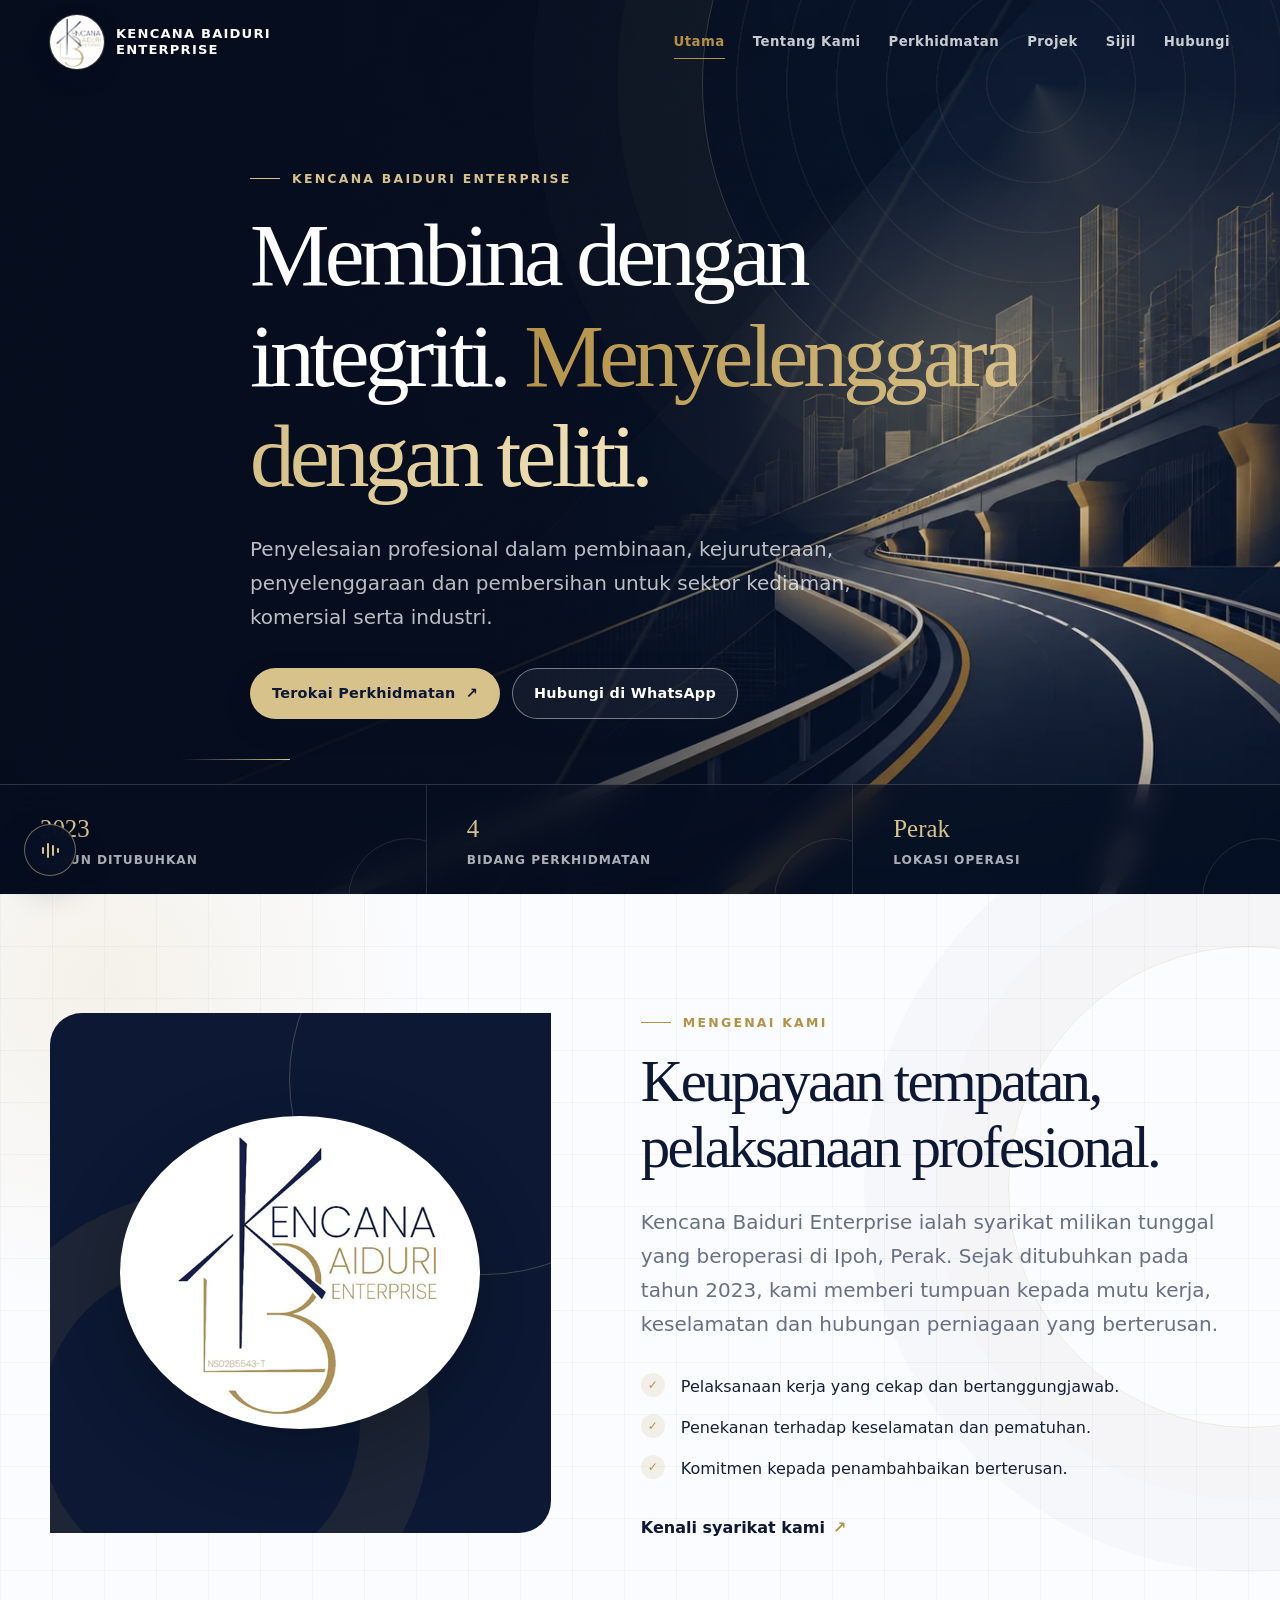
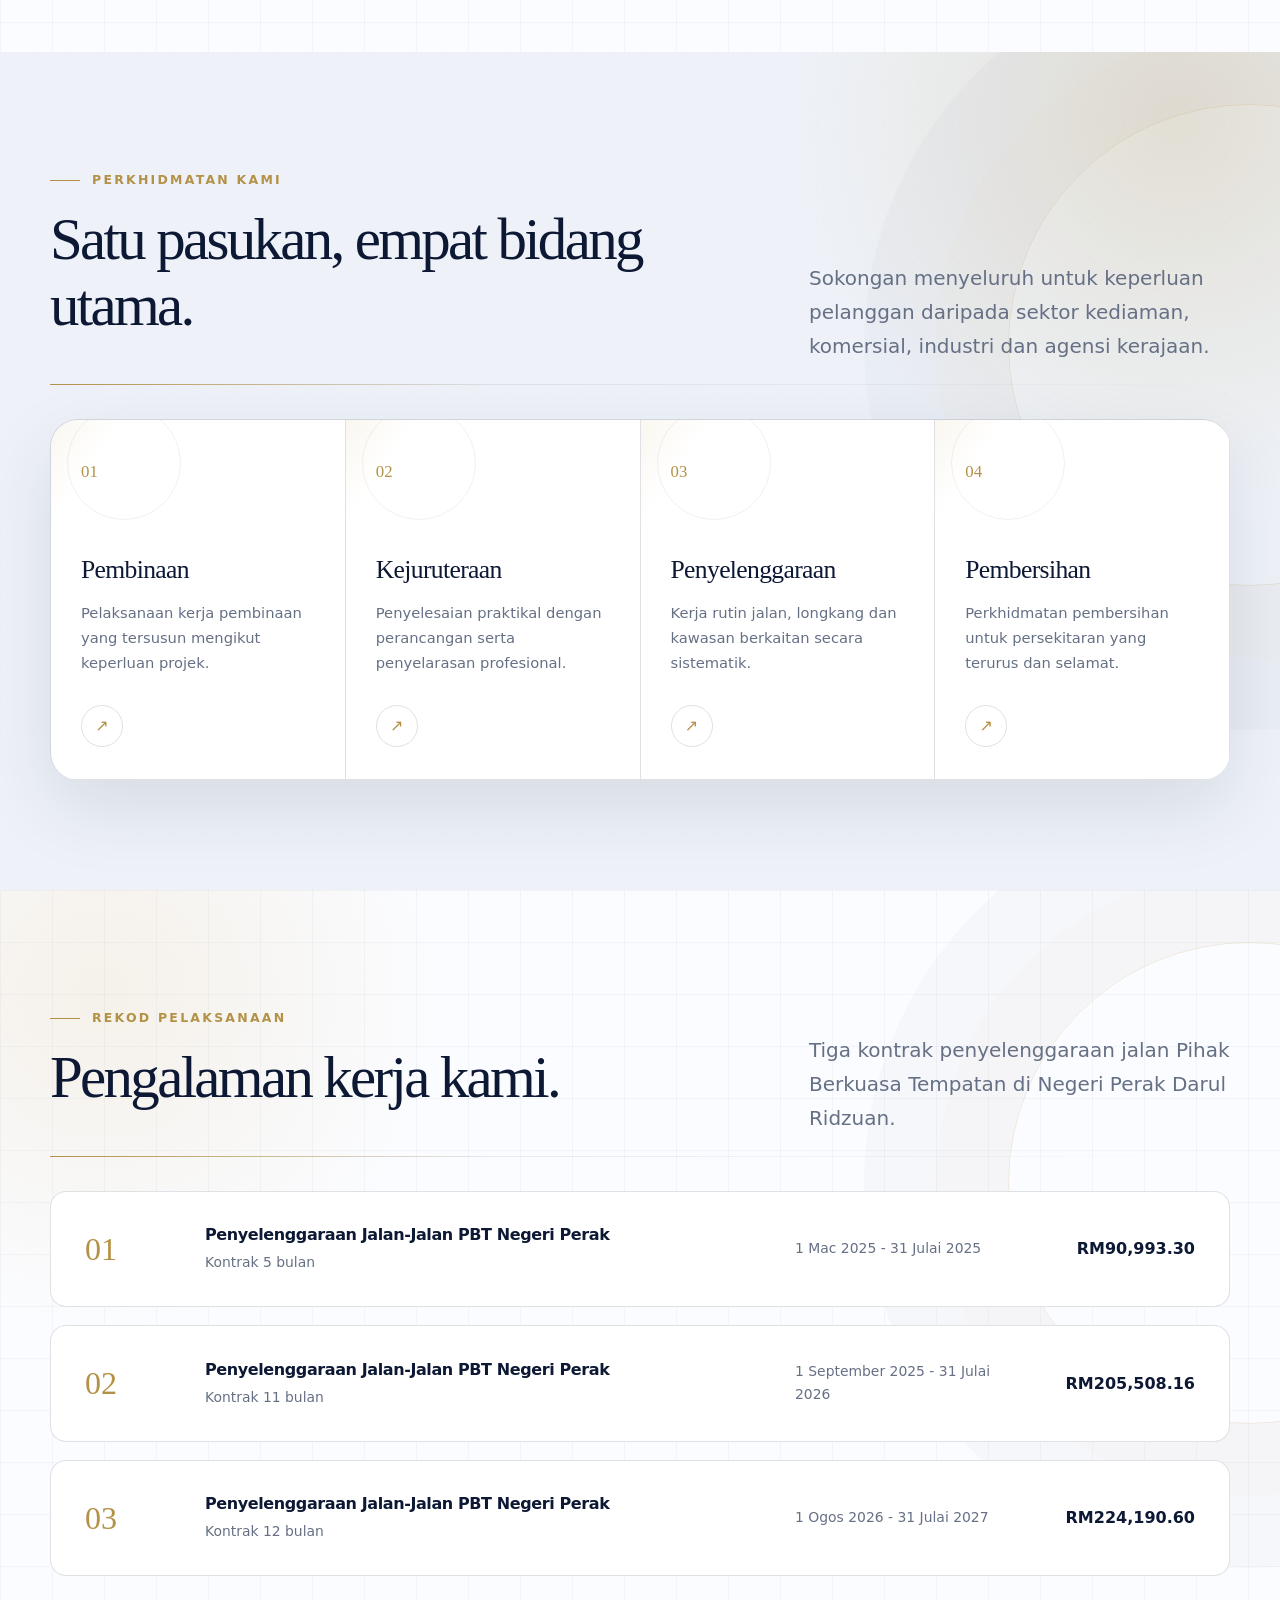
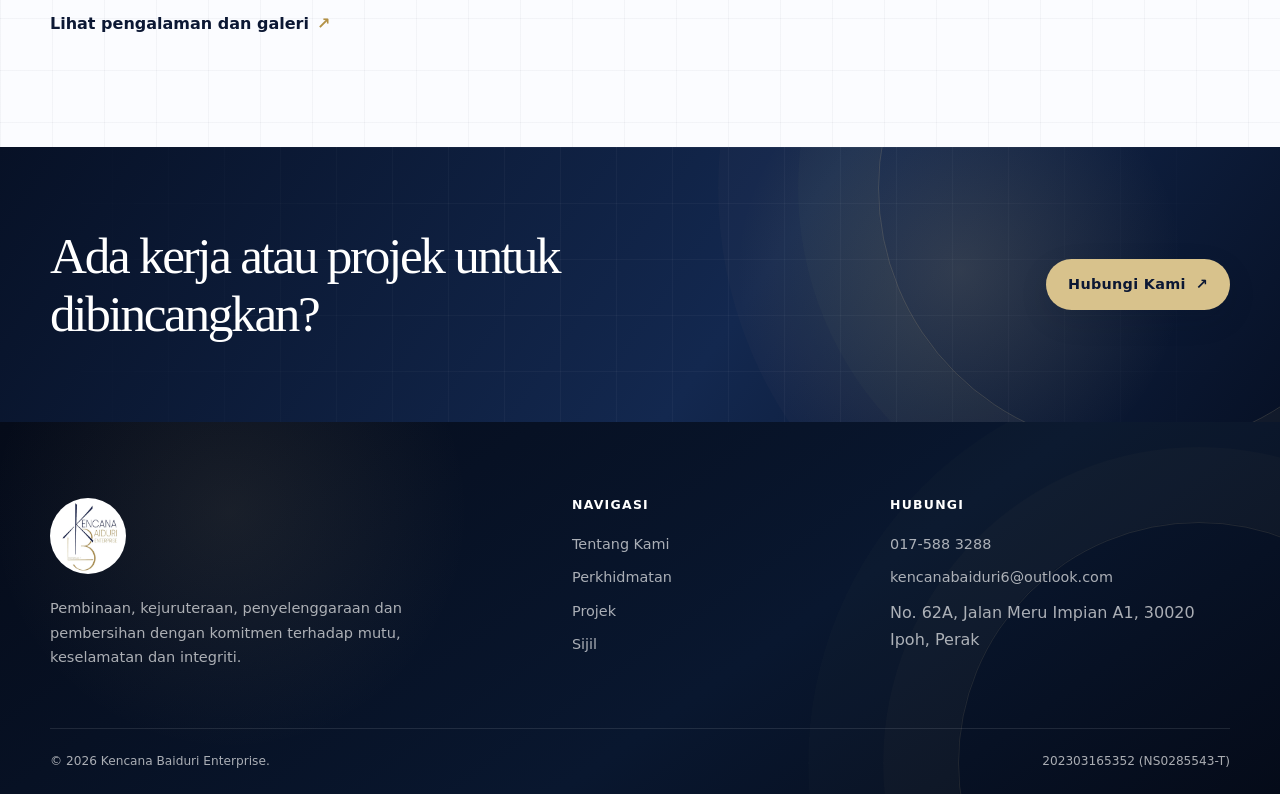
==== commit 87715acd: "Perkemas autoplay muzik dan sokongan sentuhan" ====
--- a/index.html
+++ b/index.html
@@ -9,7 +9,7 @@
   <link rel="icon" type="image/png" href="assets/images/kencana-baiduri-logo-asal-rasmi.png">
   <link rel="preload" as="image" href="assets/images/hero-infrastructure.webp" type="image/webp">
   <link rel="stylesheet" href="assets/css/style.css">
-  <script src="assets/js/main.js" defer></script>
+  <script src="assets/js/main.js?v=autoplay-2" defer></script>
 </head>
 <body>
   <a class="skip-link" href="#kandungan">Langkau ke kandungan</a>
--- a/assets/css/style.css
+++ b/assets/css/style.css
@@ -842,7 +842,7 @@
 
 .metrics {
   display: grid;
-  grid-template-columns: repeat(3, 1fr);
+  grid-template-columns: repeat(3, minmax(0, 1fr));
   margin-top: 64px;
   border: 1px solid var(--line);
   border-radius: var(--radius);
@@ -850,7 +850,8 @@
 }
 
 .metric {
-  padding: 38px;
+  min-width: 0;
+  padding: clamp(24px, 2.4vw, 38px);
   border-right: 1px solid var(--line);
 }
 
@@ -866,15 +867,22 @@
 .metric strong {
   color: var(--navy);
   font-family: Georgia, "Times New Roman", serif;
-  font-size: clamp(2rem, 4vw, 3.4rem);
+  font-size: clamp(1.8rem, 3.4vw, 3.15rem);
   font-weight: 400;
   line-height: 1.1;
+  letter-spacing: -0.035em;
+  white-space: nowrap;
+  font-variant-numeric: tabular-nums lining-nums;
   background: linear-gradient(100deg, var(--navy), #384c73, var(--navy));
   background-size: 200% auto;
   -webkit-background-clip: text;
   background-clip: text;
   color: transparent;
   animation: metric-flow 8s linear infinite;
+}
+
+.metric:last-child strong {
+  font-size: clamp(1.55rem, 2.5vw, 2.65rem);
 }
 
 @keyframes metric-flow {
@@ -892,13 +900,14 @@
 
 .gallery-grid {
   display: grid;
-  grid-template-columns: repeat(4, 1fr);
-  gap: 14px;
+  grid-template-columns: repeat(12, minmax(0, 1fr));
+  grid-auto-rows: 250px;
+  gap: 16px;
 }
 
 .gallery-item {
   position: relative;
-  aspect-ratio: 1 / 0.9;
+  aspect-ratio: auto;
   padding: 0;
   border: 0;
   border-radius: 16px;
@@ -906,6 +915,15 @@
   background: var(--navy);
   overflow: hidden;
 }
+
+.gallery-item:nth-child(1) { grid-column: span 5; }
+.gallery-item:nth-child(2) { grid-column: span 3; }
+.gallery-item:nth-child(3) { grid-column: span 4; }
+.gallery-item:nth-child(4),
+.gallery-item:nth-child(5),
+.gallery-item:nth-child(6) { grid-column: span 4; }
+.gallery-item:nth-child(7) { grid-column: span 7; }
+.gallery-item:nth-child(8) { grid-column: span 5; }
 
 .gallery-item img {
   width: 100%;
@@ -974,11 +992,35 @@
   transition: transform 500ms cubic-bezier(.2, .8, .2, 1);
 }
 
+.document-preview::before {
+  position: absolute;
+  z-index: 4;
+  top: 50%;
+  left: 50%;
+  width: 150%;
+  padding: 11px 20px;
+  border-block: 1px solid rgba(216, 194, 140, 0.55);
+  color: rgba(255, 255, 255, 0.96);
+  background: rgba(12, 24, 52, 0.72);
+  content: "KENCANA BAIDURI ENTERPRISE • UNTUK RUJUKAN SAHAJA";
+  font-size: clamp(0.56rem, 0.72vw, 0.7rem);
+  font-weight: 800;
+  letter-spacing: 0.12em;
+  line-height: 1.35;
+  text-align: center;
+  white-space: nowrap;
+  pointer-events: none;
+  transform: translate(-50%, -50%) rotate(-28deg);
+  transform-origin: center;
+}
+
 .document-preview::after {
   position: absolute;
+  z-index: 3;
   inset: 0;
   display: grid;
-  place-items: center;
+  place-items: end center;
+  padding: 24px;
   color: var(--white);
   background: rgba(12, 24, 52, 0.62);
   content: "Lihat penuh";
@@ -1010,15 +1052,14 @@
 
 .document-actions {
   display: grid;
-  grid-template-columns: minmax(0, 1fr) 42px;
+  grid-template-columns: 1fr;
   align-items: center;
   gap: 15px;
   padding-top: 16px;
   border-top: 1px solid var(--line);
 }
 
-.document-actions button,
-.document-actions a {
+.document-actions button {
   padding: 0;
   border: 0;
   color: var(--muted);
@@ -1032,38 +1073,7 @@
   justify-self: start;
 }
 
-.document-actions .document-download {
-  width: 42px;
-  height: 42px;
-  display: grid;
-  place-items: center;
-  justify-self: end;
-  border: 1px solid rgba(12, 24, 52, 0.13);
-  border-radius: 50%;
-  color: var(--navy);
-  background: rgba(216, 194, 140, 0.28);
-  transition: color var(--transition), background var(--transition), border-color var(--transition), transform var(--transition);
-}
-
-.document-actions .document-download svg {
-  width: 19px;
-  height: 19px;
-  fill: none;
-  stroke: currentColor;
-  stroke-linecap: round;
-  stroke-linejoin: round;
-  stroke-width: 1.8;
-}
-
-.document-actions .document-download:hover {
-  border-color: var(--gold);
-  color: var(--white);
-  background: var(--navy);
-  transform: translateY(-2px);
-}
-
-.document-actions button:hover,
-.document-actions a:hover {
+.document-actions button:hover {
   color: var(--gold);
 }
 
@@ -1627,12 +1637,50 @@
   margin: 0;
 }
 
+.lightbox-media {
+  position: relative;
+  width: fit-content;
+  max-width: 100%;
+  max-height: calc(100vh - 165px);
+  display: grid;
+  place-items: center;
+  margin: auto;
+  border-radius: 8px;
+  overflow: hidden;
+}
+
 .lightbox-figure img {
   max-width: 100%;
   max-height: calc(100vh - 165px);
   margin: auto;
   border-radius: 8px;
   object-fit: contain;
+}
+
+.lightbox-watermark {
+  position: absolute;
+  z-index: 2;
+  top: 50%;
+  left: 50%;
+  width: 150%;
+  display: none;
+  padding: clamp(12px, 1.5vw, 20px) 24px;
+  border-block: 1px solid rgba(216, 194, 140, 0.72);
+  color: rgba(255, 255, 255, 0.97);
+  background: rgba(12, 24, 52, 0.7);
+  font-size: clamp(0.65rem, 1.15vw, 0.95rem);
+  font-weight: 850;
+  letter-spacing: 0.16em;
+  line-height: 1.35;
+  text-align: center;
+  white-space: nowrap;
+  pointer-events: none;
+  transform: translate(-50%, -50%) rotate(-28deg);
+  transform-origin: center;
+}
+
+.lightbox-figure.document-lightbox .lightbox-watermark {
+  display: block;
 }
 
 .lightbox-figure img.gallery-lightbox-image {
@@ -1762,6 +1810,91 @@
   opacity: 1;
   pointer-events: auto;
   transform: none;
+}
+
+.music-control {
+  position: fixed;
+  z-index: 82;
+  left: 24px;
+  bottom: 24px;
+  width: 52px;
+  height: 52px;
+  display: grid;
+  place-items: center;
+  padding: 0;
+  border: 1px solid rgba(216, 194, 140, 0.5);
+  border-radius: 50%;
+  color: var(--gold-light);
+  background: rgba(7, 16, 36, 0.92);
+  box-shadow: 0 14px 34px rgba(7, 16, 36, 0.22);
+  backdrop-filter: blur(10px);
+  cursor: pointer;
+  transition: color var(--transition), background var(--transition), transform var(--transition), box-shadow var(--transition);
+}
+
+.music-control::after {
+  position: absolute;
+  left: calc(100% + 10px);
+  padding: 7px 10px;
+  border-radius: 7px;
+  color: var(--white);
+  background: rgba(7, 16, 36, 0.94);
+  content: attr(title);
+  font-size: 0.7rem;
+  font-weight: 700;
+  line-height: 1;
+  white-space: nowrap;
+  opacity: 0;
+  pointer-events: none;
+  transform: translateX(-5px);
+  transition: opacity var(--transition), transform var(--transition);
+}
+
+.music-control:hover,
+.music-control:focus-visible {
+  color: var(--navy);
+  background: var(--gold-light);
+  box-shadow: 0 18px 40px rgba(7, 16, 36, 0.3);
+  transform: translateY(-3px);
+}
+
+.music-control:hover::after,
+.music-control:focus-visible::after {
+  opacity: 1;
+  transform: translateX(0);
+}
+
+.music-bars {
+  height: 19px;
+  display: flex;
+  align-items: center;
+  gap: 3px;
+}
+
+.music-bars i {
+  width: 2px;
+  height: 7px;
+  display: block;
+  border-radius: 3px;
+  background: currentColor;
+  transform-origin: center;
+}
+
+.music-bars i:nth-child(2) { height: 15px; }
+.music-bars i:nth-child(3) { height: 11px; }
+.music-bars i:nth-child(4) { height: 5px; }
+
+.music-control.playing .music-bars i {
+  animation: music-pulse 850ms ease-in-out infinite alternate;
+}
+
+.music-control.playing .music-bars i:nth-child(2) { animation-delay: -420ms; }
+.music-control.playing .music-bars i:nth-child(3) { animation-delay: -170ms; }
+.music-control.playing .music-bars i:nth-child(4) { animation-delay: -610ms; }
+
+@keyframes music-pulse {
+  0% { transform: scaleY(0.45); }
+  100% { transform: scaleY(1.25); }
 }
 
 .float-btn {
@@ -1893,15 +2026,454 @@
   transform: translateY(0);
 }
 
+/* Signature experience */
+::selection {
+  color: var(--navy);
+  background: var(--gold-light);
+}
+
+body {
+  overflow-x: clip;
+}
+
+body::before {
+  position: fixed;
+  z-index: 0;
+  inset: 0;
+  content: "";
+  background-image:
+    radial-gradient(circle at 20% 15%, rgba(216, 194, 140, 0.035), transparent 22%),
+    radial-gradient(circle at 80% 72%, rgba(22, 39, 72, 0.035), transparent 24%);
+  pointer-events: none;
+}
+
+.page-curtain {
+  position: fixed;
+  z-index: 1000;
+  inset: 0;
+  display: grid;
+  place-items: center;
+  background:
+    radial-gradient(circle at 50% 50%, rgba(216, 194, 140, 0.13), transparent 27%),
+    linear-gradient(145deg, #050d1e, #11244b 58%, #071126);
+  pointer-events: none;
+  transform: scaleY(1);
+  transform-origin: top;
+  transition: transform 720ms cubic-bezier(.76, 0, .24, 1);
+}
+
+.page-curtain-logo {
+  display: block;
+  width: clamp(150px, 20vw, 230px);
+  height: auto;
+  object-fit: contain;
+  box-shadow: 0 30px 80px rgba(0, 0, 0, 0.28);
+}
+
+body.page-ready .page-curtain {
+  transform: scaleY(0);
+}
+
+body.page-leaving .page-curtain {
+  transform: scaleY(1);
+  transform-origin: bottom;
+}
+
+.ambient-cursor {
+  position: fixed;
+  z-index: 90;
+  top: 0;
+  left: 0;
+  width: 240px;
+  height: 240px;
+  border: 1px solid rgba(216, 194, 140, 0.16);
+  border-radius: 50%;
+  background: radial-gradient(circle, rgba(216, 194, 140, 0.12), rgba(216, 194, 140, 0.025) 42%, transparent 68%);
+  opacity: 0;
+  pointer-events: none;
+  transform: translate3d(-50%, -50%, 0);
+  transition: width 260ms ease, height 260ms ease, opacity 260ms ease, border-color 260ms ease;
+}
+
+.ambient-cursor.is-active {
+  opacity: 1;
+}
+
+.ambient-cursor.is-hovering {
+  width: 310px;
+  height: 310px;
+  border-color: rgba(216, 194, 140, 0.3);
+}
+
+.site-header::after {
+  position: absolute;
+  right: 50%;
+  bottom: -1px;
+  left: 50%;
+  height: 1px;
+  content: "";
+  background: linear-gradient(90deg, transparent, var(--gold-light), transparent);
+  opacity: 0;
+  transition: right 650ms ease, left 650ms ease, opacity var(--transition);
+}
+
+.site-header.scrolled::after,
+.site-header.inner-header::after {
+  right: 12%;
+  left: 12%;
+  opacity: 0.55;
+}
+
+.brand img {
+  box-shadow: 0 0 0 1px rgba(216, 194, 140, 0.22), 0 8px 24px rgba(6, 15, 34, 0.14);
+  transition: transform 500ms cubic-bezier(.2, .9, .2, 1.15), box-shadow var(--transition);
+}
+
+.brand:hover img {
+  box-shadow: 0 0 0 5px rgba(216, 194, 140, 0.12), 0 12px 30px rgba(6, 15, 34, 0.18);
+  transform: scale(1.07);
+}
+
+.hero::before,
+.hero::after {
+  position: absolute;
+  content: "";
+  pointer-events: none;
+}
+
+.hero::before {
+  z-index: 0;
+  inset: 0;
+  background:
+    radial-gradient(circle at var(--hero-x, 74%) var(--hero-y, 42%), rgba(216, 194, 140, 0.2), transparent 20%),
+    linear-gradient(120deg, transparent 56%, rgba(216, 194, 140, 0.075) 56.2%, transparent 56.5%);
+}
+
+.hero::after {
+  z-index: 0;
+  top: -28%;
+  right: -7%;
+  width: min(52vw, 760px);
+  aspect-ratio: 1;
+  border: 1px solid rgba(216, 194, 140, 0.22);
+  border-radius: 50%;
+  background:
+    repeating-radial-gradient(circle, transparent 0 48px, rgba(216, 194, 140, 0.07) 49px 50px),
+    conic-gradient(from 90deg, transparent, rgba(216, 194, 140, 0.12), transparent 36%);
+  box-shadow: 0 0 0 85px rgba(216, 194, 140, 0.025), 0 0 0 170px rgba(216, 194, 140, 0.015);
+  animation: hero-orbit 28s linear infinite;
+}
+
+@keyframes hero-orbit {
+  to { transform: rotate(360deg); }
+}
+
+.hero-content,
+.hero-stats {
+  z-index: 2;
+}
+
+.hero-content {
+  position: relative;
+}
+
+.hero-content::after {
+  position: absolute;
+  bottom: 134px;
+  left: -70px;
+  width: 110px;
+  height: 1px;
+  content: "";
+  background: linear-gradient(90deg, transparent, var(--gold-light));
+  animation: hero-marker 3.6s ease-in-out infinite;
+}
+
+@keyframes hero-marker {
+  0%, 100% { opacity: 0.35; transform: translateX(-12px); }
+  50% { opacity: 1; transform: translateX(12px); }
+}
+
+.page-hero {
+  background:
+    radial-gradient(circle at var(--hero-x, 78%) var(--hero-y, 35%), rgba(216, 194, 140, 0.2), transparent 24%),
+    linear-gradient(135deg, #071126 0%, #11244a 62%, #08142d 100%);
+}
+
+.section::after {
+  position: absolute;
+  z-index: -1;
+  inset: 0;
+  content: "";
+  background: radial-gradient(circle 340px at var(--section-x, 50%) var(--section-y, 50%), rgba(216, 194, 140, 0.12), transparent 70%);
+  opacity: 0;
+  pointer-events: none;
+  transition: opacity 500ms ease;
+}
+
+.section:hover::after {
+  opacity: 1;
+}
+
+.section-heading {
+  position: relative;
+}
+
+.section-heading::after {
+  position: absolute;
+  right: 0;
+  bottom: -22px;
+  left: 0;
+  height: 1px;
+  content: "";
+  background: linear-gradient(90deg, var(--gold), rgba(12, 24, 52, 0.08) 38%, transparent);
+  transform: scaleX(0);
+  transform-origin: left;
+  transition: transform 1.1s cubic-bezier(.2, .8, .2, 1);
+}
+
+.section-heading.is-visible::after,
+.reveal.is-visible .section-heading::after {
+  transform: scaleX(1);
+}
+
+.kinetic-word {
+  display: inline-block;
+  opacity: 0;
+  filter: blur(8px);
+  transform: translateY(0.45em) rotate(2deg);
+  transition:
+    opacity 620ms ease calc(var(--word-index) * 36ms),
+    filter 720ms ease calc(var(--word-index) * 36ms),
+    transform 760ms cubic-bezier(.2, .85, .2, 1) calc(var(--word-index) * 36ms);
+}
+
+.reveal.is-visible .kinetic-word,
+.kinetic-title.reveal.is-visible .kinetic-word {
+  opacity: 1;
+  filter: blur(0);
+  transform: none;
+}
+
+.btn {
+  position: relative;
+  isolation: isolate;
+  overflow: hidden;
+  box-shadow: 0 10px 30px rgba(6, 15, 34, 0.1);
+}
+
+.btn::before {
+  position: absolute;
+  z-index: -1;
+  inset: -2px;
+  content: "";
+  background: linear-gradient(110deg, transparent 25%, rgba(255, 255, 255, 0.42) 48%, transparent 72%);
+  transform: translateX(-130%);
+  transition: transform 800ms cubic-bezier(.2, .8, .2, 1);
+}
+
+.btn:hover::before {
+  transform: translateX(130%);
+}
+
+.stat {
+  position: relative;
+  overflow: hidden;
+  transition: background var(--transition), transform var(--transition);
+}
+
+.stat::after {
+  position: absolute;
+  right: -44px;
+  bottom: -66px;
+  width: 120px;
+  height: 120px;
+  border: 1px solid rgba(216, 194, 140, 0.14);
+  border-radius: 50%;
+  content: "";
+  transition: transform 650ms ease;
+}
+
+.stat:hover {
+  background: rgba(216, 194, 140, 0.075);
+}
+
+.stat:hover::after {
+  transform: scale(1.35);
+}
+
+.service-grid {
+  border-radius: 28px;
+  box-shadow: 0 28px 75px rgba(12, 24, 52, 0.1);
+  overflow: hidden;
+}
+
+.service-card .number {
+  position: relative;
+}
+
+.service-card .number::after {
+  position: absolute;
+  top: -52px;
+  left: -14px;
+  width: 112px;
+  height: 112px;
+  border: 1px solid rgba(12, 24, 52, 0.06);
+  border-radius: 50%;
+  content: "";
+  pointer-events: none;
+  transition: border-color var(--transition), transform 600ms cubic-bezier(.2, .8, .2, 1);
+}
+
+.service-card:hover .number::after {
+  border-color: rgba(255, 255, 255, 0.1);
+  transform: translate(12px, 12px) rotate(-5deg);
+}
+
+.project-row {
+  position: relative;
+  isolation: isolate;
+  overflow: hidden;
+}
+
+.project-row::before {
+  position: absolute;
+  z-index: -1;
+  top: 0;
+  bottom: 0;
+  left: 0;
+  width: 5px;
+  content: "";
+  background: linear-gradient(180deg, var(--gold-light), var(--gold));
+  transform: scaleY(0);
+  transform-origin: bottom;
+  transition: transform 520ms cubic-bezier(.2, .8, .2, 1);
+}
+
+.project-row:hover::before {
+  transform: scaleY(1);
+}
+
+.metric {
+  position: relative;
+  overflow: hidden;
+  transition: background var(--transition), transform var(--transition);
+}
+
+.metric:hover {
+  background: rgba(216, 194, 140, 0.1);
+  transform: translateY(-4px);
+}
+
+.gallery-item::before {
+  position: absolute;
+  z-index: 2;
+  top: 50%;
+  left: 50%;
+  width: 52px;
+  height: 52px;
+  display: grid;
+  place-items: center;
+  border: 1px solid rgba(255, 255, 255, 0.55);
+  border-radius: 50%;
+  color: var(--white);
+  background:
+    linear-gradient(currentColor, currentColor) center / 16px 1px no-repeat,
+    linear-gradient(currentColor, currentColor) center / 1px 16px no-repeat,
+    rgba(7, 16, 36, 0.42);
+  backdrop-filter: blur(8px);
+  content: "";
+  opacity: 0;
+  pointer-events: none;
+  transform: translate(-50%, -42%) scale(0.7) rotate(-90deg);
+  transition: opacity var(--transition), transform 500ms cubic-bezier(.2, .9, .2, 1.2);
+}
+
+.gallery-item:hover::before {
+  opacity: 1;
+  transform: translate(-50%, -50%) scale(1) rotate(0);
+}
+
+.document-card {
+  position: relative;
+  isolation: isolate;
+}
+
+.document-card::before {
+  position: absolute;
+  z-index: 3;
+  inset: 0;
+  border: 1px solid transparent;
+  border-radius: inherit;
+  content: "";
+  pointer-events: none;
+  transition: border-color var(--transition), box-shadow var(--transition);
+}
+
+.document-card:hover::before {
+  border-color: rgba(216, 194, 140, 0.65);
+  box-shadow: inset 0 0 35px rgba(216, 194, 140, 0.08);
+}
+
+.cta-band {
+  background:
+    radial-gradient(circle at var(--section-x, 75%) var(--section-y, 45%), rgba(216, 194, 140, 0.17), transparent 23%),
+    linear-gradient(125deg, #071126, #13284f 58%, #071126);
+}
+
+.cta-band::after {
+  position: absolute;
+  inset: 0;
+  content: "";
+  background-image:
+    linear-gradient(rgba(255, 255, 255, 0.035) 1px, transparent 1px),
+    linear-gradient(90deg, rgba(255, 255, 255, 0.035) 1px, transparent 1px);
+  background-size: 56px 56px;
+  mask-image: linear-gradient(90deg, transparent, black 38%, black 72%, transparent);
+  pointer-events: none;
+  animation: cta-grid-shift 14s linear infinite;
+}
+
+@keyframes cta-grid-shift {
+  to { background-position: 56px 56px; }
+}
+
+.site-footer {
+  position: relative;
+  overflow: hidden;
+  background:
+    radial-gradient(circle at 18% 24%, rgba(216, 194, 140, 0.09), transparent 22%),
+    linear-gradient(145deg, #050b19, #09172f 60%, #050b19);
+}
+
+.site-footer::before {
+  position: absolute;
+  right: -160px;
+  bottom: -210px;
+  width: 480px;
+  height: 480px;
+  border: 1px solid rgba(216, 194, 140, 0.12);
+  border-radius: 50%;
+  content: "";
+  box-shadow: 0 0 0 75px rgba(216, 194, 140, 0.02), 0 0 0 150px rgba(216, 194, 140, 0.012);
+}
+
+.footer-main,
+.footer-bottom {
+  position: relative;
+  z-index: 1;
+}
+
 /* Motion */
 .reveal {
   opacity: 0;
-  transform: translateY(24px);
-  transition: opacity 700ms cubic-bezier(.2, .8, .2, 1), transform 700ms cubic-bezier(.2, .8, .2, 1);
+  filter: blur(7px);
+  transform: translateY(32px) scale(0.985);
+  transition: opacity 760ms cubic-bezier(.2, .8, .2, 1), filter 820ms ease, transform 820ms cubic-bezier(.2, .8, .2, 1);
 }
 
 .reveal.is-visible {
   opacity: 1;
+  filter: blur(0);
   transform: none;
 }
 
@@ -1937,6 +2509,17 @@
 
   .document-grid {
     grid-template-columns: repeat(2, 1fr);
+  }
+
+  .gallery-grid {
+    grid-template-columns: repeat(2, 1fr);
+    grid-auto-rows: auto;
+  }
+
+  .gallery-item,
+  .gallery-item:nth-child(n) {
+    grid-column: auto;
+    aspect-ratio: 1 / 0.9;
   }
 
   .company-profile-stage {
@@ -1970,9 +2553,52 @@
   }
 }
 
+@media (max-height: 820px) and (min-width: 901px) {
+  .hero {
+    min-height: 700px;
+  }
+
+  .hero-content {
+    max-width: 720px;
+    padding: 116px 0 106px;
+  }
+
+  .hero h1 {
+    margin-bottom: 18px;
+    font-size: clamp(3.6rem, 5.3vw, 5rem);
+  }
+
+  .hero .lead {
+    margin-bottom: 22px;
+  }
+
+  .stat {
+    padding-block: 14px;
+  }
+}
+
 @media (max-width: 900px) {
   :root {
     --container: min(100% - 32px, 680px);
+  }
+
+  .ambient-cursor {
+    display: none;
+  }
+
+  .hero::after {
+    top: -8%;
+    right: -42%;
+    width: 720px;
+    opacity: 0.52;
+  }
+
+  .hero-content::after {
+    display: none;
+  }
+
+  .service-grid {
+    border-radius: 22px;
   }
 
   .org-chart {
@@ -2141,6 +2767,19 @@
     font-size: clamp(2.8rem, 14vw, 4.1rem);
   }
 
+  .hero::after {
+    top: 2%;
+    right: -110%;
+    width: 640px;
+    opacity: 0.35;
+  }
+
+  .service-card .number::after {
+    top: -34px;
+    width: 88px;
+    height: 88px;
+  }
+
   .hero-actions {
     display: grid;
   }
@@ -2265,6 +2904,17 @@
     bottom: 12px;
   }
 
+  .music-control {
+    left: 12px;
+    bottom: 12px;
+    width: 46px;
+    height: 46px;
+  }
+
+  .music-control::after {
+    display: none;
+  }
+
   .float-btn {
     width: 46px;
     height: 46px;
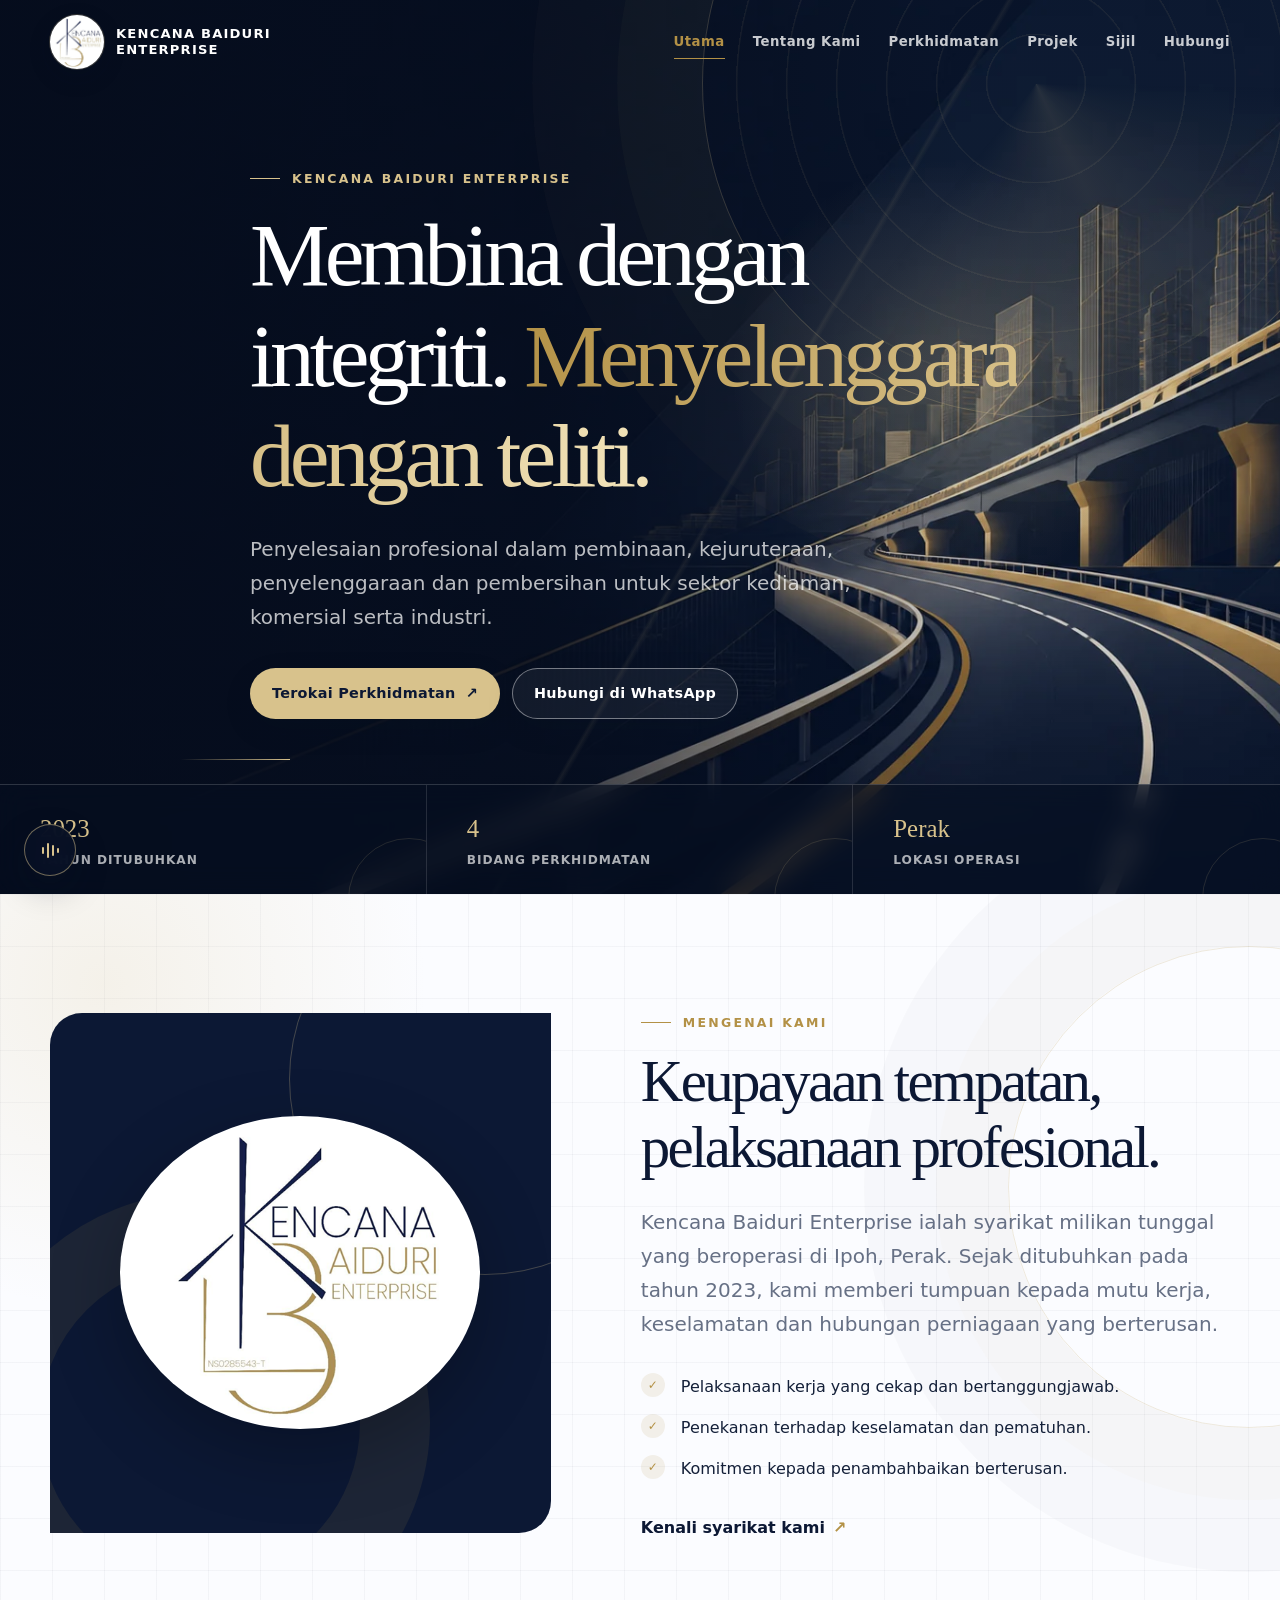
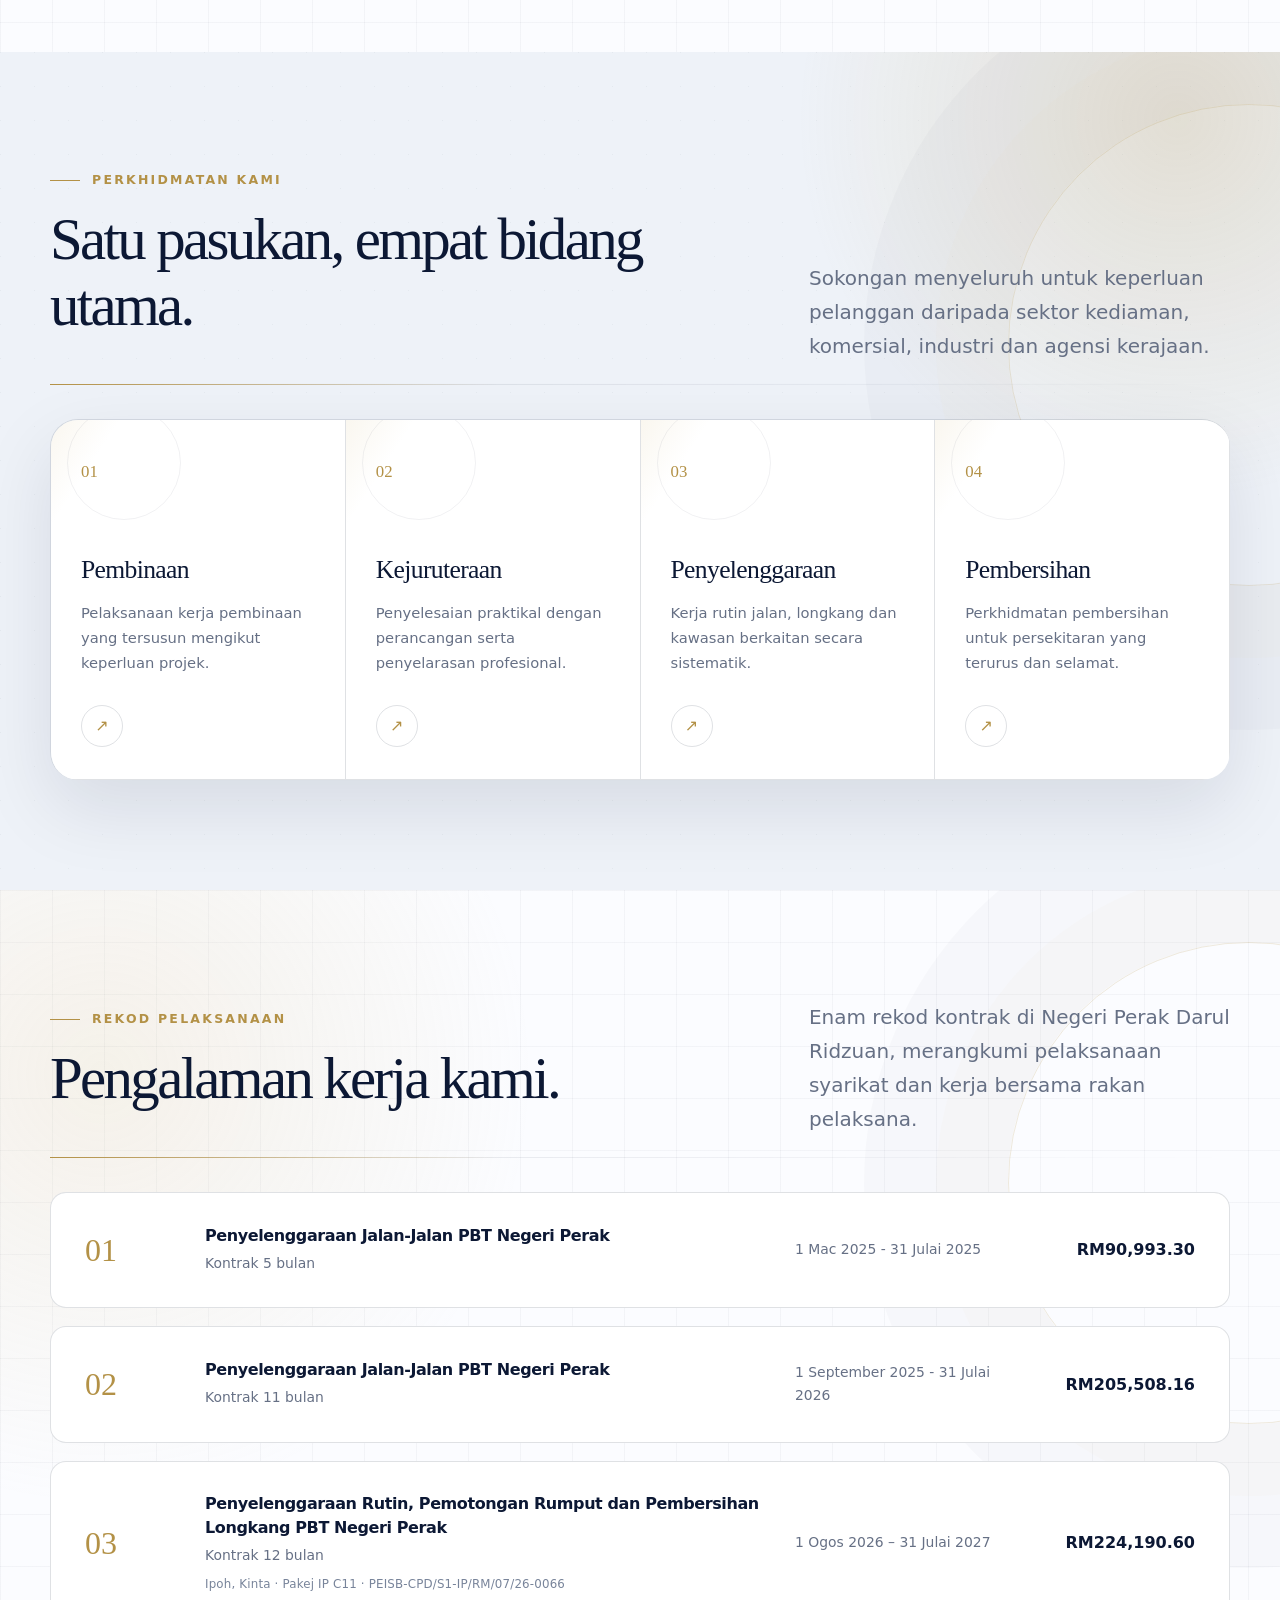
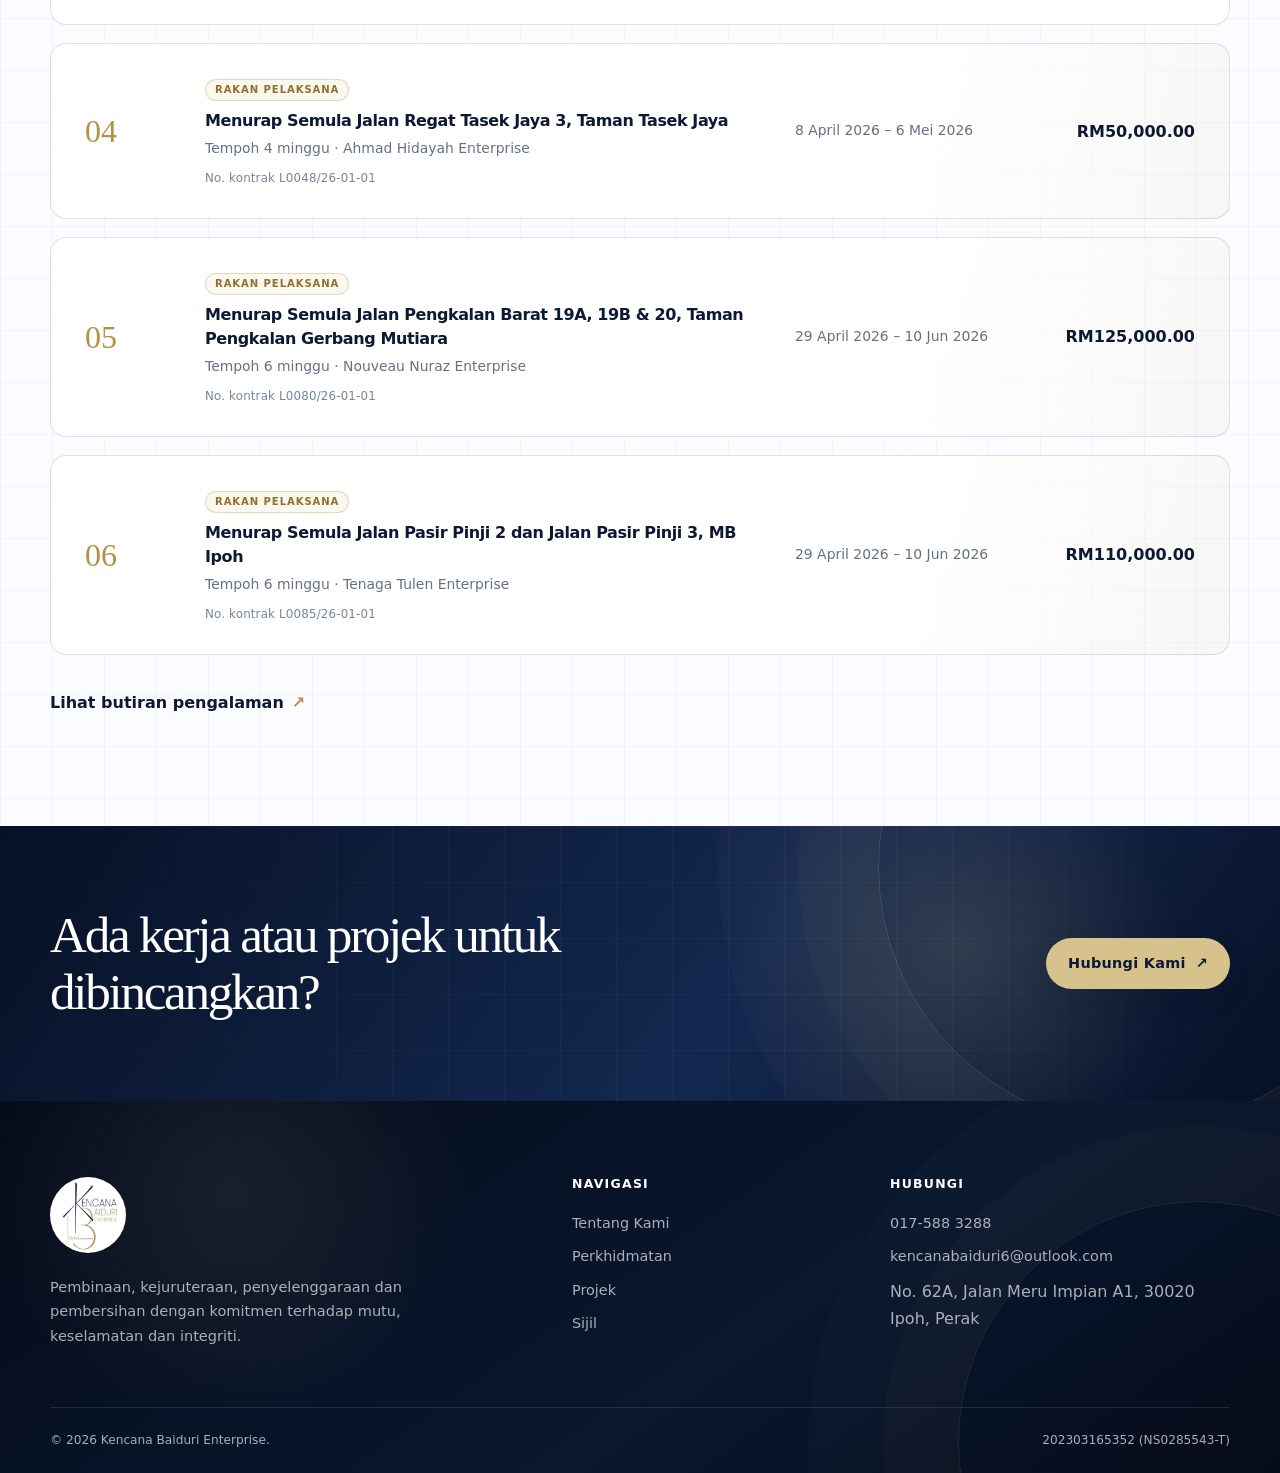
==== commit 92844d60: "Tambah rekod kontrak dan kemaskan profil pengurusan" ====
--- a/index.html
+++ b/index.html
@@ -8,8 +8,8 @@
   <title>Kencana Baiduri Enterprise | Pembinaan &amp; Penyelenggaraan</title>
   <link rel="icon" type="image/png" href="assets/images/kencana-baiduri-logo-asal-rasmi.png">
   <link rel="preload" as="image" href="assets/images/hero-infrastructure.webp" type="image/webp">
-  <link rel="stylesheet" href="assets/css/style.css">
-  <script src="assets/js/main.js?v=autoplay-2" defer></script>
+  <link rel="stylesheet" href="assets/css/style.css?v=rekod-kontrak-1">
+  <script src="assets/js/main.js?v=bunga-melur-1" defer></script>
 </head>
 <body>
   <a class="skip-link" href="#kandungan">Langkau ke kandungan</a>
@@ -98,7 +98,7 @@
       <div class="container">
         <div class="section-heading reveal">
           <div><p class="eyebrow">Rekod pelaksanaan</p><h2>Pengalaman kerja kami.</h2></div>
-          <p class="lead">Tiga kontrak penyelenggaraan jalan Pihak Berkuasa Tempatan di Negeri Perak Darul Ridzuan.</p>
+          <p class="lead">Enam rekod kontrak di Negeri Perak Darul Ridzuan, merangkumi pelaksanaan syarikat dan kerja bersama rakan pelaksana.</p>
         </div>
         <div class="project-list">
           <article class="project-row reveal">
@@ -108,10 +108,19 @@
             <span class="project-index">02</span><div><h3>Penyelenggaraan Jalan-Jalan PBT Negeri Perak</h3><p>Kontrak 11 bulan</p></div><span class="project-period">1 September 2025 - 31 Julai 2026</span><strong class="project-value">RM205,508.16</strong>
           </article>
           <article class="project-row reveal reveal-delay-2">
-            <span class="project-index">03</span><div><h3>Penyelenggaraan Jalan-Jalan PBT Negeri Perak</h3><p>Kontrak 12 bulan</p></div><span class="project-period">1 Ogos 2026 - 31 Julai 2027</span><strong class="project-value">RM224,190.60</strong>
+            <span class="project-index">03</span><div><h3>Penyelenggaraan Rutin, Pemotongan Rumput dan Pembersihan Longkang PBT Negeri Perak</h3><p>Kontrak 12 bulan</p><p class="project-reference">Ipoh, Kinta · Pakej IP C11 · PEISB-CPD/S1-IP/RM/07/26-0066</p></div><span class="project-period">1 Ogos 2026 – 31 Julai 2027</span><strong class="project-value">RM224,190.60</strong>
+          </article>
+          <article class="project-row project-row-partner reveal">
+            <span class="project-index">04</span><div><span class="project-tag">Rakan pelaksana</span><h3>Menurap Semula Jalan Regat Tasek Jaya 3, Taman Tasek Jaya</h3><p>Tempoh 4 minggu · Ahmad Hidayah Enterprise</p><p class="project-reference">No. kontrak L0048/26-01-01</p></div><span class="project-period">8 April 2026 – 6 Mei 2026</span><strong class="project-value">RM50,000.00</strong>
+          </article>
+          <article class="project-row project-row-partner reveal reveal-delay-1">
+            <span class="project-index">05</span><div><span class="project-tag">Rakan pelaksana</span><h3>Menurap Semula Jalan Pengkalan Barat 19A, 19B &amp; 20, Taman Pengkalan Gerbang Mutiara</h3><p>Tempoh 6 minggu · Nouveau Nuraz Enterprise</p><p class="project-reference">No. kontrak L0080/26-01-01</p></div><span class="project-period">29 April 2026 – 10 Jun 2026</span><strong class="project-value">RM125,000.00</strong>
+          </article>
+          <article class="project-row project-row-partner reveal reveal-delay-2">
+            <span class="project-index">06</span><div><span class="project-tag">Rakan pelaksana</span><h3>Menurap Semula Jalan Pasir Pinji 2 dan Jalan Pasir Pinji 3, MB Ipoh</h3><p>Tempoh 6 minggu · Tenaga Tulen Enterprise</p><p class="project-reference">No. kontrak L0085/26-01-01</p></div><span class="project-period">29 April 2026 – 10 Jun 2026</span><strong class="project-value">RM110,000.00</strong>
           </article>
         </div>
-        <div style="margin-top: 34px" class="reveal"><a class="text-link" href="projek.html">Lihat pengalaman dan galeri</a></div>
+        <div style="margin-top: 34px" class="reveal"><a class="text-link" href="projek.html">Lihat butiran pengalaman</a></div>
       </div>
     </section>
 
--- a/assets/css/style.css
+++ b/assets/css/style.css
@@ -51,6 +51,24 @@
   overflow: hidden;
 }
 
+body.nav-open {
+  position: fixed;
+  top: var(--nav-scroll-offset, 0px);
+  left: 0;
+  right: 0;
+  width: 100%;
+}
+
+body.nav-open .site-header {
+  background: var(--white);
+}
+
+body.nav-open .floating-contact,
+body.nav-open .music-control {
+  visibility: hidden;
+  pointer-events: none;
+}
+
 body.nav-open .site-header .brand-text,
 body.nav-open .site-header .nav-toggle {
   color: var(--navy);
@@ -832,6 +850,34 @@
   margin-bottom: 0;
   color: var(--muted);
   font-size: 0.87rem;
+}
+
+.project-row .project-reference {
+  margin-top: 7px;
+  color: #78849a;
+  font-size: 0.74rem;
+  letter-spacing: 0.015em;
+  overflow-wrap: anywhere;
+}
+
+.project-row .project-tag {
+  display: inline-flex;
+  width: fit-content;
+  margin-bottom: 8px;
+  padding: 5px 9px;
+  border: 1px solid rgba(179, 145, 70, 0.3);
+  border-radius: 999px;
+  background: rgba(216, 194, 140, 0.12);
+  color: #927126;
+  font-size: 0.63rem;
+  font-weight: 800;
+  letter-spacing: 0.09em;
+  line-height: 1;
+  text-transform: uppercase;
+}
+
+.project-row-partner {
+  background: linear-gradient(105deg, #fff 0%, #fff 72%, rgba(216, 194, 140, 0.09) 100%);
 }
 
 .project-value {
@@ -883,6 +929,11 @@
 
 .metric:last-child strong {
   font-size: clamp(1.55rem, 2.5vw, 2.65rem);
+}
+
+.metric:nth-child(2) strong {
+  font-size: clamp(1.35rem, 2.15vw, 2.25rem);
+  white-space: normal;
 }
 
 @keyframes metric-flow {
@@ -1106,16 +1157,16 @@
 /* Interactive company profile */
 .company-profile-stage {
   position: relative;
-  min-height: 760px;
-  display: grid;
-  grid-template-columns: minmax(230px, 1fr) minmax(290px, 360px) minmax(230px, 1fr);
+  min-height: 880px;
+  display: grid;
+  grid-template-columns: minmax(230px, 1fr) minmax(380px, 430px) minmax(230px, 1fr);
   grid-template-rows: repeat(4, minmax(130px, auto));
   grid-template-areas:
     "name core register"
     "type core year"
     "address core email"
     "address core phone";
-  gap: 24px 64px;
+  gap: 24px 44px;
   align-items: stretch;
   padding: 54px;
   border: 1px solid rgba(216, 194, 140, 0.24);
@@ -1172,7 +1223,7 @@
   align-self: center;
   display: grid;
   justify-items: center;
-  padding: 30px 24px;
+  padding: 30px 28px;
   border: 1px solid rgba(216, 194, 140, 0.42);
   border-radius: 28px;
   background: linear-gradient(180deg, rgba(255, 255, 255, 0.13), rgba(255, 255, 255, 0.045));
@@ -1219,28 +1270,7 @@
   width: 100%;
   height: 100%;
   object-fit: cover;
-}
-
-.founder-photo img.founder-photo-placeholder {
-  padding: 48px;
-  object-fit: contain;
-}
-
-.founder-photo span {
-  position: absolute;
-  right: 14px;
-  bottom: 14px;
-  left: 14px;
-  padding: 9px 12px;
-  border: 1px solid rgba(255, 255, 255, 0.42);
-  border-radius: 999px;
-  color: var(--white);
-  background: rgba(7, 18, 40, 0.82);
-  backdrop-filter: blur(10px);
-  font-size: 0.68rem;
-  font-weight: 800;
-  letter-spacing: 0.1em;
-  text-transform: uppercase;
+  object-position: 50% 32%;
 }
 
 .company-profile-core > p {
@@ -1260,6 +1290,65 @@
 
 .company-profile-core small {
   color: rgba(255, 255, 255, 0.58);
+}
+
+.founder-credentials {
+  width: 100%;
+  display: grid;
+  gap: 9px;
+  margin: 22px 0 0;
+  padding: 18px 0 0;
+  border-top: 1px solid rgba(216, 194, 140, 0.24);
+  list-style: none;
+  text-align: left;
+}
+
+.founder-credentials li {
+  display: grid;
+  grid-template-columns: minmax(0, 1fr) max-content;
+  gap: 5px 16px;
+  align-items: center;
+  min-width: 0;
+  padding: 12px 14px;
+  border: 1px solid rgba(255, 255, 255, 0.09);
+  border-radius: 13px;
+  background: rgba(255, 255, 255, 0.045);
+}
+
+.founder-credentials span {
+  color: var(--gold-light);
+  font-size: 0.65rem;
+  font-weight: 800;
+  letter-spacing: 0.09em;
+  text-transform: uppercase;
+}
+
+.founder-credentials strong {
+  min-width: 0;
+  color: var(--white);
+  font-size: 0.78rem;
+  line-height: 1.45;
+  text-align: right;
+  overflow-wrap: anywhere;
+}
+
+.founder-credentials small {
+  grid-column: 1 / -1;
+  color: rgba(255, 255, 255, 0.62);
+  font-size: 0.72rem;
+  line-height: 1.4;
+  text-align: right;
+}
+
+.founder-credentials li:first-child {
+  grid-template-columns: 1fr;
+  gap: 5px;
+}
+
+.founder-credentials li:first-child strong,
+.founder-credentials li:first-child small {
+  grid-column: auto;
+  text-align: left;
 }
 
 .company-detail {
@@ -2538,7 +2627,7 @@
 
   .company-profile-core {
     width: 100%;
-    max-width: 380px;
+    max-width: 430px;
     justify-self: center;
     margin-bottom: 16px;
   }
@@ -2630,6 +2719,14 @@
     min-height: 74px;
   }
 
+  /* A filtered ancestor would contain the fixed mobile menu inside the header. */
+  .site-header.scrolled,
+  .site-header.inner-header {
+    background: var(--white);
+    -webkit-backdrop-filter: none;
+    backdrop-filter: none;
+  }
+
   .brand img {
     width: 47px;
     height: 47px;
@@ -2646,24 +2743,32 @@
   .nav-menu {
     position: fixed;
     z-index: 101;
-    inset: 0;
+    inset: var(--nav-header-height, 75px) 0 0;
+    height: calc(100vh - var(--nav-header-height, 75px));
+    height: calc(100dvh - var(--nav-header-height, 75px));
     display: flex;
     flex-direction: column;
     align-items: flex-start;
-    justify-content: center;
+    justify-content: flex-start;
+    justify-content: safe center;
     gap: 6px;
-    padding: 100px max(30px, 8vw);
-    background: rgba(255, 255, 255, 0.98);
+    padding: 24px max(30px, 8vw) max(24px, env(safe-area-inset-bottom));
+    overflow-y: auto;
+    overscroll-behavior: contain;
+    background: var(--white);
+    visibility: hidden;
     opacity: 0;
     pointer-events: none;
     transform: translateY(-12px);
-    transition: opacity var(--transition), transform var(--transition);
+    transition: opacity var(--transition), transform var(--transition), visibility 0s linear 240ms;
   }
 
   .nav-menu.open {
+    visibility: visible;
     opacity: 1;
     pointer-events: auto;
     transform: none;
+    transition-delay: 0s;
   }
 
   .nav-menu a,
@@ -2674,6 +2779,9 @@
     font-size: clamp(1.8rem, 8vw, 3rem);
     font-weight: 400;
     letter-spacing: -0.03em;
+    line-height: 1.25;
+    flex-shrink: 0;
+    min-height: 48px;
   }
 
   .hero {
@@ -2847,6 +2955,19 @@
     padding: 24px 16px;
   }
 
+  .founder-credentials li {
+    grid-template-columns: 1fr;
+  }
+
+  .founder-credentials strong,
+  .founder-credentials small {
+    text-align: left;
+  }
+
+  .founder-credentials small {
+    grid-column: auto;
+  }
+
   .founder-photo-shell {
     width: min(80%, 220px);
   }
